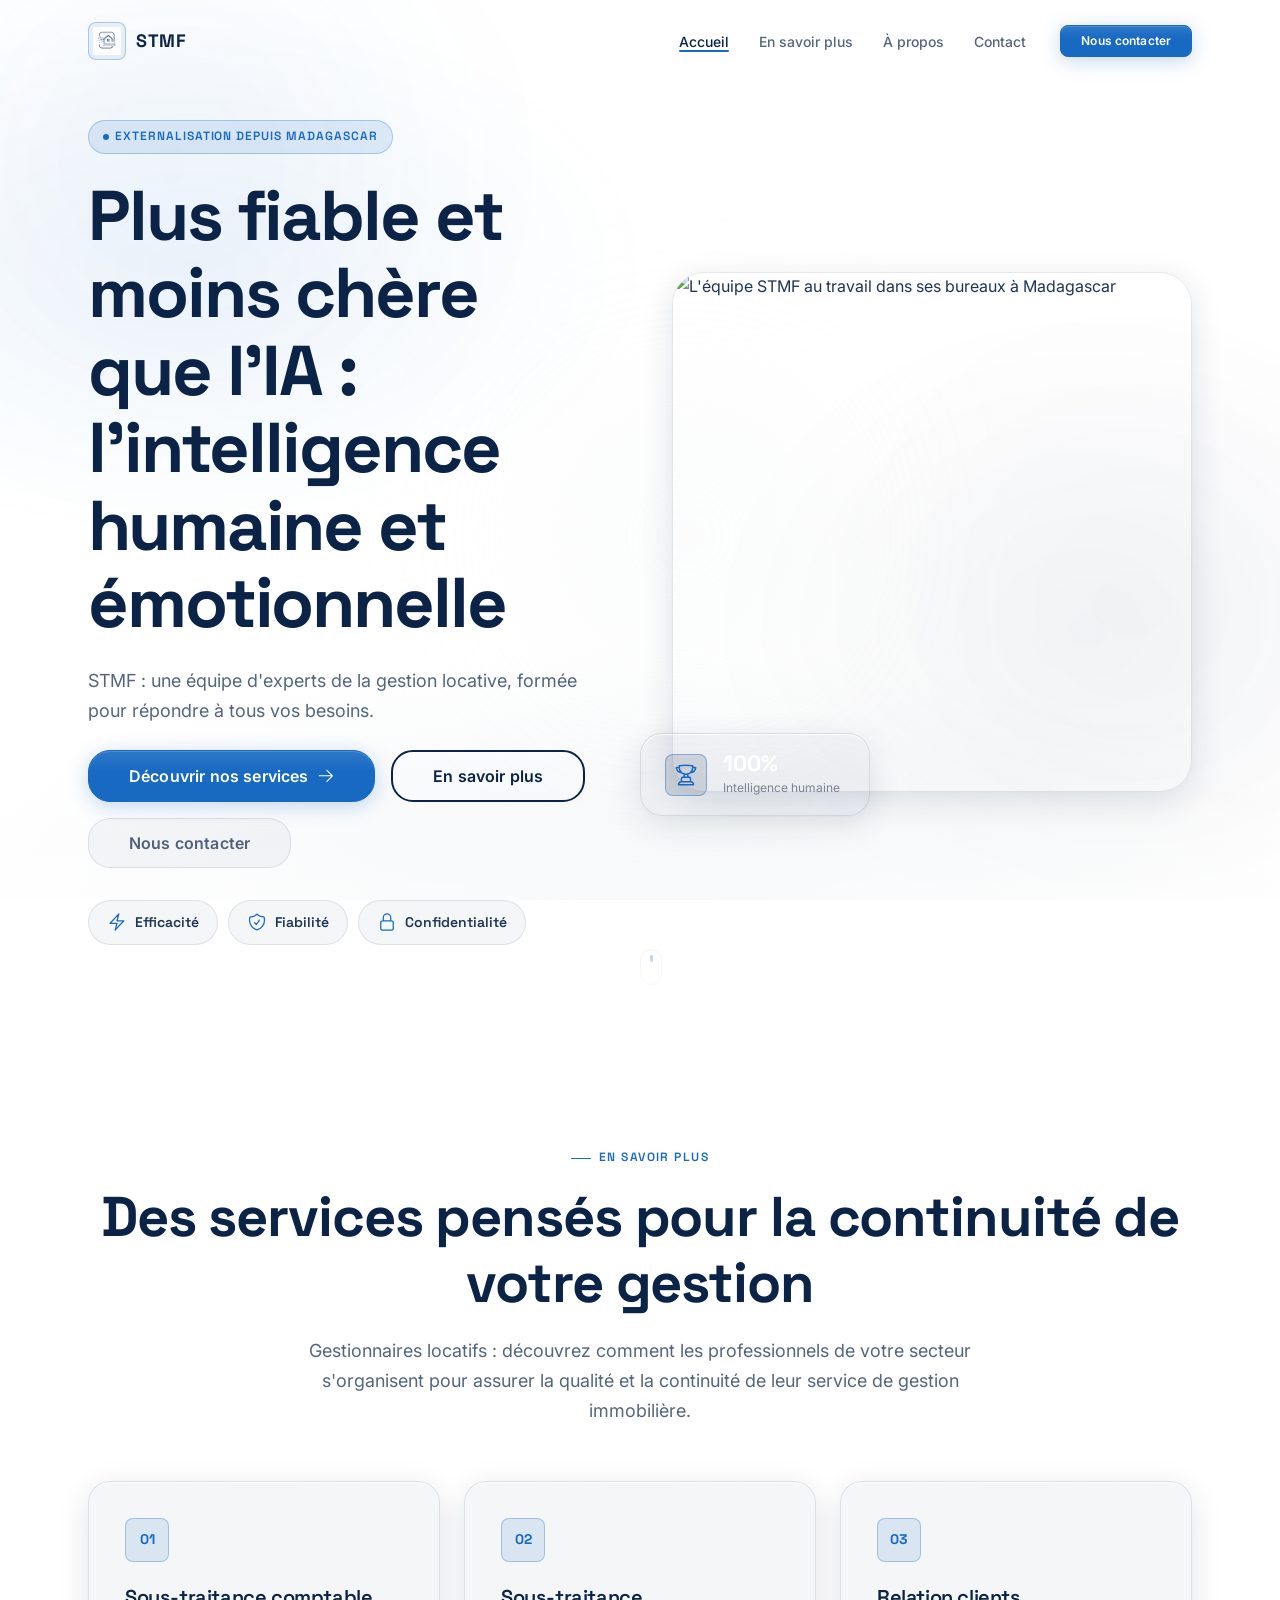
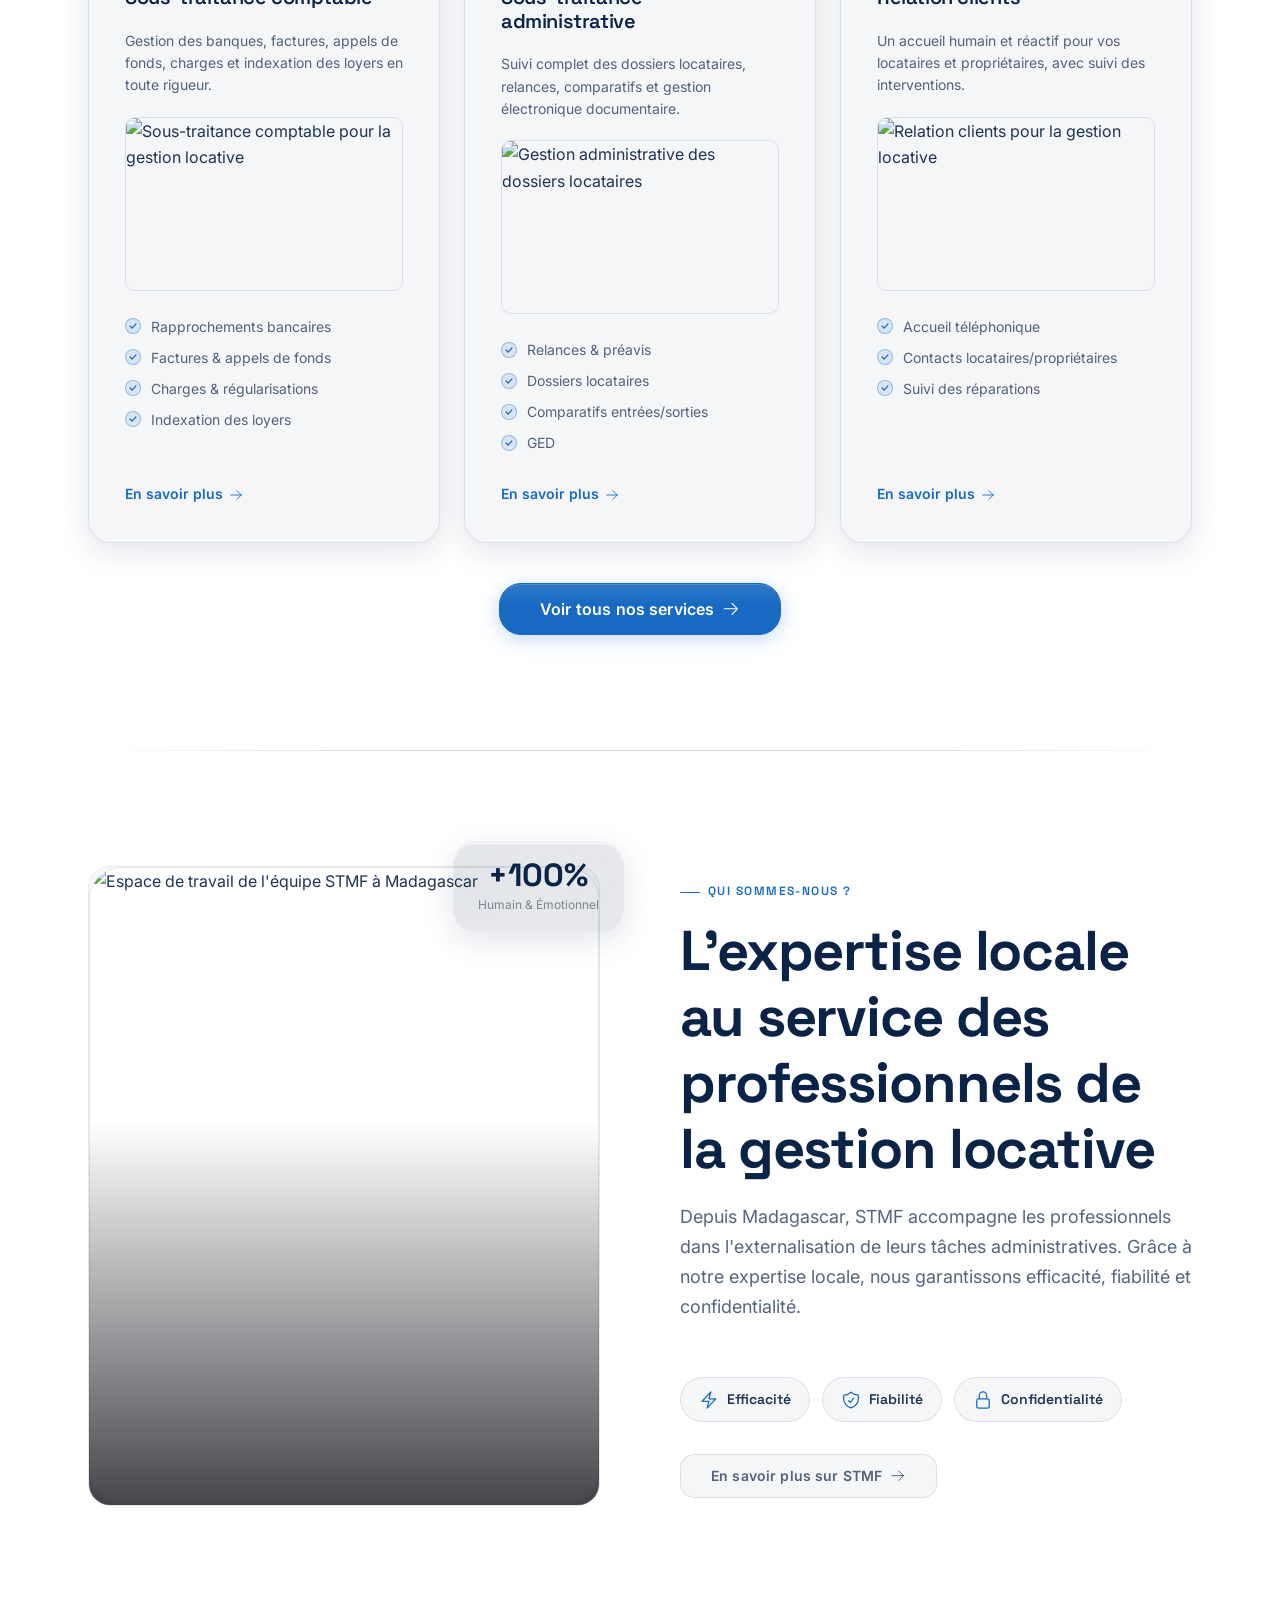
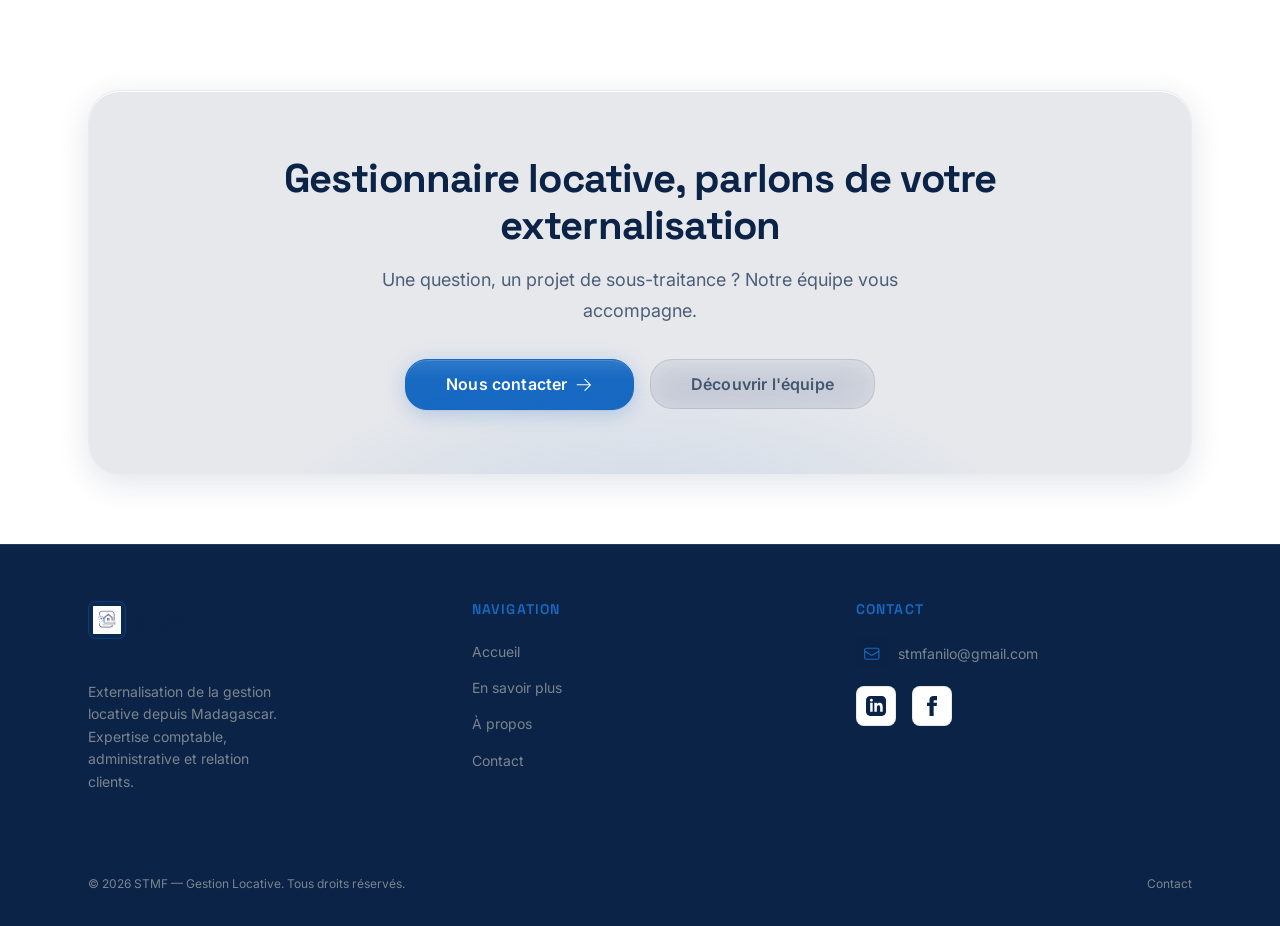
==== index.html @ 400646bc "Site STMF v2 - nouvelle charte graphique" ====
<!DOCTYPE html>
<html lang="fr">
<head>
  <meta charset="UTF-8" />
  <meta name="viewport" content="width=device-width, initial-scale=1.0" />
  <meta http-equiv="X-UA-Compatible" content="IE=edge" />

  <!-- ─── SEO ─── -->
  <title>STMF — Externalisation Gestion Locative | Comptabilité &amp; Administration depuis Madagascar</title>
  <meta name="description" content="STMF accompagne les professionnels de la gestion locative en France avec une équipe d'experts basée à Madagascar. Sous-traitance comptable, administrative et relation clients — efficace, fiable, confidentielle." />
  <meta name="keywords" content="externalisation gestion locative, sous-traitance gestion locative, gestion locative Madagascar, administrateur de biens, externalisation comptable immobilière, sous-traitance administrative, STMF gestion locative" />
  <meta name="robots" content="index, follow, max-snippet:-1, max-image-preview:large, max-video-preview:-1" />
  <meta name="author" content="STMF — Gestion Locative" />
  <link rel="canonical" href="https://stmf-gestion-locative.com/" />

  <!-- ─── Open Graph ─── -->
  <meta property="og:type"         content="website" />
  <meta property="og:site_name"    content="STMF — Gestion Locative" />
  <meta property="og:url"          content="https://stmf-gestion-locative.com/" />
  <meta property="og:title"        content="STMF — Externalisation de la Gestion Locative depuis Madagascar" />
  <meta property="og:description"  content="STMF accompagne les professionnels de la gestion locative avec expertise comptable, administrative et relation clients depuis Madagascar." />
  <!-- 📸 OG IMAGE: Créer une image 1200×630px et remplacer l'URL ci-dessous par URL Cloudflare -->
  <meta property="og:image"        content="CLOUDFLARE_URL_OG_IMAGE" />
  <meta property="og:image:width"  content="1200" />
  <meta property="og:image:height" content="630" />
  <meta property="og:image:alt"    content="STMF — Externalisation de la gestion locative depuis Madagascar" />
  <meta property="og:locale"       content="fr_FR" />

  <!-- ─── Twitter Card ─── -->
  <meta name="twitter:card"        content="summary_large_image" />
  <meta name="twitter:title"       content="STMF — Externalisation de la Gestion Locative" />
  <meta name="twitter:description" content="Externalisation comptable et administrative pour la gestion locative depuis Madagascar." />
  <meta name="twitter:image"       content="CLOUDFLARE_URL_OG_IMAGE" />

  <!-- ─── Structured Data — Organisation & WebSite ─── -->
  <script type="application/ld+json">
  {
    "@context": "https://schema.org",
    "@type": "ProfessionalService",
    "@id": "https://stmf-gestion-locative.com/#organisation",
    "name": "STMF — Gestion Locative",
    "description": "STMF accompagne les professionnels de la gestion locative française avec une équipe d'experts basée à Madagascar. Services de sous-traitance comptable, administrative et relation clients.",
    "url": "https://stmf-gestion-locative.com",
    "email": "stmfanilo@gmail.com",
    "address": {
      "@type": "PostalAddress",
      "addressCountry": "MG",
      "addressLocality": "Madagascar"
    },
    "areaServed": [
      {"@type": "Country", "name": "France"},
      {"@type": "Country", "name": "Belgique"},
      {"@type": "Country", "name": "Suisse"}
    ],
    "serviceType": [
      "Externalisation gestion locative",
      "Sous-traitance comptable immobilière",
      "Sous-traitance administrative",
      "Relation clients gestion locative"
    ],
    "hasOfferCatalog": {
      "@type": "OfferCatalog",
      "name": "Services d'externalisation STMF",
      "itemListElement": [
        {
          "@type": "Offer",
          "itemOffered": {"@type": "Service", "name": "Sous-traitance comptable", "description": "Rapprochements bancaires, factures, appels de fonds, charges et indexation des loyers."}
        },
        {
          "@type": "Offer",
          "itemOffered": {"@type": "Service", "name": "Sous-traitance administrative", "description": "Gestion des dossiers locataires, relances, comparatifs entrées/sorties et GED."}
        },
        {
          "@type": "Offer",
          "itemOffered": {"@type": "Service", "name": "Relation clients", "description": "Accueil téléphonique, contacts locataires et propriétaires, suivi des réparations."}
        }
      ]
    }
  }
  </script>
  <script type="application/ld+json">
  {
    "@context": "https://schema.org",
    "@type": "WebSite",
    "name": "STMF — Gestion Locative",
    "url": "https://stmf-gestion-locative.com",
    "description": "Site officiel de STMF, spécialiste de l'externalisation de la gestion locative depuis Madagascar.",
    "inLanguage": "fr-FR",
    "publisher": {"@id": "https://stmf-gestion-locative.com/#organisation"}
  }
  </script>

  <!-- ─── Favicons ─── -->
  <link rel="icon"             type="image/x-icon" href="assets/favicon/favicon.ico" />
  <link rel="icon"             type="image/png"    href="assets/favicon/favicon-32x32.png" sizes="32x32" />
  <link rel="icon"             type="image/png"    href="assets/favicon/favicon-16x16.png" sizes="16x16" />
  <link rel="apple-touch-icon"                     href="assets/favicon/apple-touch-icon.png" />
  <link rel="manifest"                             href="site.webmanifest" />
  <meta name="theme-color"    content="#0B2346" />

  <!-- ─── Preconnect fonts ─── -->
  <link rel="preconnect" href="https://fonts.googleapis.com" />
  <link rel="preconnect" href="https://fonts.gstatic.com" crossorigin />

  <!-- ─── Styles ─── -->
  <link rel="stylesheet" href="css/global.css" />
  <link rel="stylesheet" href="css/layout.css" />
  <link rel="stylesheet" href="css/components.css" />
  <link rel="stylesheet" href="css/animations.css" />
  <link rel="stylesheet" href="css/pages.css" />
</head>
<body>

<!-- Filtre SVG pour l'effet liquid glass (progressive enhancement) -->
<svg class="svg-filters" aria-hidden="true" focusable="false">
  <defs>
    <filter id="glass-distort" color-interpolation-filters="sRGB" x="-20%" y="-20%" width="140%" height="140%">
      <feTurbulence type="fractalNoise" baseFrequency="0.015 0.012" numOctaves="2" seed="4" result="noise"/>
      <feDisplacementMap in="SourceGraphic" in2="noise" scale="5" xChannelSelector="R" yChannelSelector="G"/>
    </filter>
  </defs>
</svg>

<!-- Orbes de fond animés -->
<div class="bg-orbs" aria-hidden="true">
  <div class="bg-orb bg-orb-1"></div>
  <div class="bg-orb bg-orb-2"></div>
  <div class="bg-orb bg-orb-3"></div>
</div>

<div class="site-wrap">

  <!-- ════════════════════════════════════
       NAVBAR
  ════════════════════════════════════ -->
  <header>
    <nav class="navbar" id="navbar" role="navigation" aria-label="Navigation principale">
      <div class="container navbar__inner">

        <a href="index.html" class="navbar__brand" aria-label="STMF — Retour à l'accueil">
          <div class="brand-logo">
            <img src="assets/favicon/favicon-32x32.png" alt="Logo STMF" width="28" height="28" />
          </div>
          <span class="brand-name">STMF</span>
        </a>

        <div class="navbar__menu" role="menubar" aria-label="Liens de navigation">
          <ul class="nav-links" role="none">
            <li role="none"><a href="index.html"          class="nav-link" role="menuitem">Accueil</a></li>
            <li role="none"><a href="en-savoir-plus.html" class="nav-link" role="menuitem">En savoir plus</a></li>
            <li role="none"><a href="a-propos.html"       class="nav-link" role="menuitem">À propos</a></li>
            <li role="none"><a href="contact.html"        class="nav-link" role="menuitem">Contact</a></li>
          </ul>
          <div class="navbar__cta">
            <a href="contact.html" class="btn btn--primary btn--sm">Nous contacter</a>
          </div>
        </div>

        <button class="navbar__toggle" id="navToggle"
                aria-label="Ouvrir le menu de navigation"
                aria-expanded="false"
                aria-controls="navOverlay">
          <span class="toggle-bar"></span>
          <span class="toggle-bar"></span>
          <span class="toggle-bar"></span>
        </button>
      </div>
    </nav>

    <!-- Menu mobile overlay -->
    <div class="nav-overlay" id="navOverlay" role="dialog" aria-modal="true" aria-label="Menu de navigation">
      <ul>
        <li><a href="index.html"          class="nav-link">Accueil</a></li>
        <li><a href="en-savoir-plus.html" class="nav-link">En savoir plus</a></li>
        <li><a href="a-propos.html"       class="nav-link">À propos</a></li>
        <li><a href="contact.html"        class="nav-link">Contact</a></li>
      </ul>
      <a href="contact.html" class="btn btn--primary btn--lg" style="margin-top:2rem;">Nous contacter</a>
    </div>
  </header>

  <!-- ════════════════════════════════════
       MAIN
  ════════════════════════════════════ -->
  <main class="page" id="main" tabindex="-1">

    <!-- ── HERO ────────────────────────── -->
    <section class="hero" aria-labelledby="hero-title">
      <div class="container">
        <div class="hero__inner">

          <!-- Contenu texte -->
          <div class="hero__content">
            <div class="hero__eyebrow">
              <span class="badge badge--red">
                <span class="badge__dot" aria-hidden="true"></span>
                Externalisation depuis Madagascar
              </span>
            </div>

            <h1 class="hero__title" id="hero-title">
              Plus fiable et moins chère que l'IA&nbsp;: <mark>l'intelligence humaine et émotionnelle</mark>
            </h1>

            <p class="hero__subtitle">
              STMF&nbsp;: une équipe d'experts de la gestion locative, formée pour répondre à tous vos besoins.
            </p>

            <div class="hero__actions">
              <a href="en-savoir-plus.html" class="btn btn--primary btn--lg">
                Découvrir nos services
                <span class="btn__icon" aria-hidden="true"><svg class="icon-svg" xmlns="http://www.w3.org/2000/svg" fill="none" viewBox="0 0 24 24" stroke-width="1.5" stroke="currentColor" aria-hidden="true"><path stroke-linecap="round" stroke-linejoin="round" d="M13.5 4.5L21 12m0 0l-7.5 7.5M21 12H3"/></svg></span>
              </a>
              <a href="a-propos.html" class="btn btn--outline btn--lg">En savoir plus</a>
              <a href="contact.html" class="btn btn--ghost btn--lg">Nous contacter</a>
            </div>

            <div class="hero__values" role="list" aria-label="Nos engagements">
              <div class="value-pill" role="listitem">
                <span class="value-pill__icon" aria-hidden="true"><svg class="icon-svg" xmlns="http://www.w3.org/2000/svg" fill="none" viewBox="0 0 24 24" stroke-width="1.5" stroke="currentColor" aria-hidden="true"><path stroke-linecap="round" stroke-linejoin="round" d="M3.75 13.5l10.5-11.25L12 10.5h8.25L9.75 21.75 12 13.5H3.75z"/></svg></span>
                <span class="value-pill__label">Efficacité</span>
              </div>
              <div class="value-pill" role="listitem">
                <span class="value-pill__icon" aria-hidden="true"><svg class="icon-svg" xmlns="http://www.w3.org/2000/svg" fill="none" viewBox="0 0 24 24" stroke-width="1.5" stroke="currentColor" aria-hidden="true"><path stroke-linecap="round" stroke-linejoin="round" d="M9 12.75L11.25 15 15 9.75m-3-7.036A11.959 11.959 0 013.598 6 11.99 11.99 0 003 9.749c0 5.592 3.824 10.29 9 11.623 5.176-1.332 9-6.03 9-11.622 0-1.31-.21-2.571-.598-3.751h-.152c-3.196 0-6.1-1.248-8.25-3.285z"/></svg></span>
                <span class="value-pill__label">Fiabilité</span>
              </div>
              <div class="value-pill" role="listitem">
                <span class="value-pill__icon" aria-hidden="true"><svg class="icon-svg" xmlns="http://www.w3.org/2000/svg" fill="none" viewBox="0 0 24 24" stroke-width="1.5" stroke="currentColor" aria-hidden="true"><path stroke-linecap="round" stroke-linejoin="round" d="M16.5 10.5V6.75a4.5 4.5 0 10-9 0v3.75m-.75 11.25h10.5a2.25 2.25 0 002.25-2.25v-6.75a2.25 2.25 0 00-2.25-2.25H6.75a2.25 2.25 0 00-2.25 2.25v6.75a2.25 2.25 0 002.25 2.25z"/></svg></span>
                <span class="value-pill__label">Confidentialité</span>
              </div>
            </div>
          </div>

          <!-- Média (desktop) -->
          <div class="hero__media" aria-hidden="true">
            <div class="hero__media-stack">
              <div class="hero__img-main">
                <!-- 📸 IMAGE HERO: bureau 1.png | Remplacer src par votre URL Cloudflare -->
                <img
                  src="CLOUDFLARE_URL_BUREAU_1"
                  alt="L'équipe STMF au travail dans ses bureaux à Madagascar"
                  width="600"
                  height="520"
                  loading="eager"
                  decoding="sync"
                />
              </div>
              <div class="hero__float-card glass-card float-anim">
                <div class="hero__float-card-icon" aria-hidden="true"><svg class="icon-svg" xmlns="http://www.w3.org/2000/svg" fill="none" viewBox="0 0 24 24" stroke-width="1.5" stroke="currentColor" aria-hidden="true"><path stroke-linecap="round" stroke-linejoin="round" d="M16.5 18.75h-9m9 0a3 3 0 013 3h-15a3 3 0 013-3m9 0v-3.375c0-.621-.503-1.125-1.125-1.125h-.871M7.5 18.75v-3.375c0-.621.504-1.125 1.125-1.125h.872m5.007 0H9.497m5.007 0a7.454 7.454 0 01-.982-3.172M9.497 14.25a7.454 7.454 0 00.981-3.172M5.25 4.236c-.982.143-1.954.317-2.916.52A6.003 6.003 0 007.73 9.728M5.25 4.236V4.5c0 2.108.966 3.99 2.48 5.228M5.25 4.236V2.721C7.456 2.41 9.71 2.25 12 2.25c2.291 0 4.545.16 6.75.47v1.516M7.73 9.728a6.726 6.726 0 002.748 1.35m8.272-6.842V4.5c0 2.108-.966 3.99-2.48 5.228m2.48-5.492a46.32 46.32 0 012.916.52 6.003 6.003 0 01-5.395 4.972m0 0a6.726 6.726 0 01-2.749 1.35m0 0a6.772 6.772 0 01-3.044 0"/></svg></div>
                <div>
                  <div class="hero__float-card-val">100%</div>
                  <div class="hero__float-card-label">Intelligence humaine</div>
                </div>
              </div>
            </div>
          </div>

        </div>
      </div>

      <!-- Scroll indicator -->
      <div class="hero__scroll" aria-hidden="true">
        <div class="scroll-indicator">
          <div class="scroll-indicator__mouse">
            <div class="scroll-indicator__wheel"></div>
          </div>
        </div>
      </div>
    </section>

    <!-- ── NOS SERVICES (EN SAVOIR PLUS) ───────────────── -->
    <section class="section" aria-labelledby="services-title">
      <div class="container">

        <div class="section__header" data-reveal="up">
          <span class="section__eyebrow">En savoir plus</span>
          <h2 class="section__title" id="services-title">Des services pensés pour la continuité de votre gestion</h2>
          <p class="section__subtitle">
            Gestionnaires locatifs&nbsp;: découvrez comment les professionnels de votre secteur s'organisent pour assurer la qualité et la continuité de leur service de gestion immobilière.
          </p>
        </div>

        <div class="services-grid">

          <!-- Service 1 — Comptabilité -->
          <article class="glass-card glass-card--red service-card" data-reveal="up" data-reveal-delay="100">
            <div class="service-card__num" aria-hidden="true">01</div>
            <h3 class="service-card__title">Sous-traitance comptable</h3>
            <p class="service-card__desc">
              Gestion des banques, factures, appels de fonds, charges et indexation des loyers en toute rigueur.
            </p>
            <div class="service-card__img" style="overflow:hidden;border-radius:10px;">
              <!-- 📸 IMAGE SERVICE 1: stmf comptabilité.jpg | Remplacer src par votre URL Cloudflare -->
              <img
                src="CLOUDFLARE_URL_COMPTABILITE"
                alt="Sous-traitance comptable pour la gestion locative"
                width="400"
                height="250"
                loading="lazy"
                decoding="async"
                style="width:100%;height:100%;object-fit:cover;display:block;"
              />
            </div>
            <ul class="service-card__features" aria-label="Prestations de sous-traitance comptable">
              <li class="service-card__feature">Rapprochements bancaires</li>
              <li class="service-card__feature">Factures &amp; appels de fonds</li>
              <li class="service-card__feature">Charges &amp; régularisations</li>
              <li class="service-card__feature">Indexation des loyers</li>
            </ul>
            <a href="en-savoir-plus.html#comptable" class="service-card__link">
              En savoir plus <span aria-hidden="true"><svg class="icon-svg" xmlns="http://www.w3.org/2000/svg" fill="none" viewBox="0 0 24 24" stroke-width="1.5" stroke="currentColor" aria-hidden="true"><path stroke-linecap="round" stroke-linejoin="round" d="M13.5 4.5L21 12m0 0l-7.5 7.5M21 12H3"/></svg></span>
            </a>
          </article>

          <!-- Service 2 — Administration -->
          <article class="glass-card glass-card--red service-card" data-reveal="up" data-reveal-delay="200">
            <div class="service-card__num" aria-hidden="true">02</div>
            <h3 class="service-card__title">Sous-traitance administrative</h3>
            <p class="service-card__desc">
              Suivi complet des dossiers locataires, relances, comparatifs et gestion électronique documentaire.
            </p>
            <div class="service-card__img" style="overflow:hidden;border-radius:10px;">
              <!-- 📸 IMAGE SERVICE 2: dossiers locataires 2.jpeg | Remplacer src par votre URL Cloudflare -->
              <img
                src="CLOUDFLARE_URL_DOSSIERS_LOCATAIRES"
                alt="Gestion administrative des dossiers locataires"
                width="400"
                height="250"
                loading="lazy"
                decoding="async"
                style="width:100%;height:100%;object-fit:cover;display:block;"
              />
            </div>
            <ul class="service-card__features" aria-label="Prestations de sous-traitance administrative">
              <li class="service-card__feature">Relances &amp; préavis</li>
              <li class="service-card__feature">Dossiers locataires</li>
              <li class="service-card__feature">Comparatifs entrées/sorties</li>
              <li class="service-card__feature">GED</li>
            </ul>
            <a href="en-savoir-plus.html#administrative" class="service-card__link">
              En savoir plus <span aria-hidden="true"><svg class="icon-svg" xmlns="http://www.w3.org/2000/svg" fill="none" viewBox="0 0 24 24" stroke-width="1.5" stroke="currentColor" aria-hidden="true"><path stroke-linecap="round" stroke-linejoin="round" d="M13.5 4.5L21 12m0 0l-7.5 7.5M21 12H3"/></svg></span>
            </a>
          </article>

          <!-- Service 3 — Relation clients -->
          <article class="glass-card glass-card--red service-card" data-reveal="up" data-reveal-delay="300">
            <div class="service-card__num" aria-hidden="true">03</div>
            <h3 class="service-card__title">Relation clients</h3>
            <p class="service-card__desc">
              Un accueil humain et réactif pour vos locataires et propriétaires, avec suivi des interventions.
            </p>
            <div class="service-card__img" style="overflow:hidden;border-radius:10px;">
              <!-- 📸 IMAGE SERVICE 3: Relation clients.jpg | Remplacer src par votre URL Cloudflare -->
              <img
                src="CLOUDFLARE_URL_RELATION_CLIENTS"
                alt="Relation clients pour la gestion locative"
                width="400"
                height="250"
                loading="lazy"
                decoding="async"
                style="width:100%;height:100%;object-fit:cover;display:block;"
              />
            </div>
            <ul class="service-card__features" aria-label="Prestations de relation clients">
              <li class="service-card__feature">Accueil téléphonique</li>
              <li class="service-card__feature">Contacts locataires/propriétaires</li>
              <li class="service-card__feature">Suivi des réparations</li>
            </ul>
            <a href="en-savoir-plus.html#relation-clients" class="service-card__link">
              En savoir plus <span aria-hidden="true"><svg class="icon-svg" xmlns="http://www.w3.org/2000/svg" fill="none" viewBox="0 0 24 24" stroke-width="1.5" stroke="currentColor" aria-hidden="true"><path stroke-linecap="round" stroke-linejoin="round" d="M13.5 4.5L21 12m0 0l-7.5 7.5M21 12H3"/></svg></span>
            </a>
          </article>

        </div>

        <div class="services-cta" data-reveal="up">
          <a href="en-savoir-plus.html" class="btn btn--primary btn--lg">
            Voir tous nos services
            <span class="btn__icon" aria-hidden="true"><svg class="icon-svg" xmlns="http://www.w3.org/2000/svg" fill="none" viewBox="0 0 24 24" stroke-width="1.5" stroke="currentColor" aria-hidden="true"><path stroke-linecap="round" stroke-linejoin="round" d="M13.5 4.5L21 12m0 0l-7.5 7.5M21 12H3"/></svg></span>
          </a>
        </div>

      </div>
    </section>

    <div class="container"><div class="divider"></div></div>

    <!-- ── QUI SOMMES-NOUS ────────────── -->
    <section class="section" aria-labelledby="qui-title">
      <div class="container">
        <div class="who-grid">

          <!-- Média -->
          <div class="who-media" aria-hidden="true" data-reveal="left">
            <div class="img-card">
              <!-- 📸 IMAGE QUI: bureau 5.png | Remplacer src par votre URL Cloudflare -->
              <img
                class="who-img-primary"
                src="CLOUDFLARE_URL_BUREAU_5"
                alt="Espace de travail de l'équipe STMF à Madagascar"
                width="480"
                height="600"
                loading="lazy"
                decoding="async"
              />
              <div class="img-card__overlay" aria-hidden="true"></div>
            </div>
            <div class="who-img-badge glass-card glass-card--strong">
              <div class="who-img-badge__val">+100%</div>
              <div class="who-img-badge__label">Humain &amp; Émotionnel</div>
            </div>
          </div>

          <!-- Contenu -->
          <div data-reveal="right">
            <div class="section__header section__header--left">
              <span class="section__eyebrow">Qui sommes-nous ?</span>
              <h2 class="section__title" id="qui-title">
                L'expertise locale au service des professionnels de la gestion locative
              </h2>
              <p class="section__subtitle section__subtitle--left">
                Depuis Madagascar, STMF accompagne les professionnels dans l'externalisation de leurs tâches administratives. Grâce à notre expertise locale, nous garantissons efficacité, fiabilité et confidentialité.
              </p>
            </div>

            <div class="who-values-row" role="list" aria-label="Nos valeurs">
              <div class="value-pill" role="listitem" data-reveal="up" data-reveal-delay="100">
                <span class="value-pill__icon" aria-hidden="true"><svg class="icon-svg" xmlns="http://www.w3.org/2000/svg" fill="none" viewBox="0 0 24 24" stroke-width="1.5" stroke="currentColor" aria-hidden="true"><path stroke-linecap="round" stroke-linejoin="round" d="M3.75 13.5l10.5-11.25L12 10.5h8.25L9.75 21.75 12 13.5H3.75z"/></svg></span>
                <span class="value-pill__label">Efficacité</span>
              </div>
              <div class="value-pill" role="listitem" data-reveal="up" data-reveal-delay="200">
                <span class="value-pill__icon" aria-hidden="true"><svg class="icon-svg" xmlns="http://www.w3.org/2000/svg" fill="none" viewBox="0 0 24 24" stroke-width="1.5" stroke="currentColor" aria-hidden="true"><path stroke-linecap="round" stroke-linejoin="round" d="M9 12.75L11.25 15 15 9.75m-3-7.036A11.959 11.959 0 013.598 6 11.99 11.99 0 003 9.749c0 5.592 3.824 10.29 9 11.623 5.176-1.332 9-6.03 9-11.622 0-1.31-.21-2.571-.598-3.751h-.152c-3.196 0-6.1-1.248-8.25-3.285z"/></svg></span>
                <span class="value-pill__label">Fiabilité</span>
              </div>
              <div class="value-pill" role="listitem" data-reveal="up" data-reveal-delay="300">
                <span class="value-pill__icon" aria-hidden="true"><svg class="icon-svg" xmlns="http://www.w3.org/2000/svg" fill="none" viewBox="0 0 24 24" stroke-width="1.5" stroke="currentColor" aria-hidden="true"><path stroke-linecap="round" stroke-linejoin="round" d="M16.5 10.5V6.75a4.5 4.5 0 10-9 0v3.75m-.75 11.25h10.5a2.25 2.25 0 002.25-2.25v-6.75a2.25 2.25 0 00-2.25-2.25H6.75a2.25 2.25 0 00-2.25 2.25v6.75a2.25 2.25 0 002.25 2.25z"/></svg></span>
                <span class="value-pill__label">Confidentialité</span>
              </div>
            </div>

            <div style="margin-top:2rem;">
              <a href="a-propos.html" class="btn btn--ghost">
                En savoir plus sur STMF
                <span class="btn__icon" aria-hidden="true"><svg class="icon-svg" xmlns="http://www.w3.org/2000/svg" fill="none" viewBox="0 0 24 24" stroke-width="1.5" stroke="currentColor" aria-hidden="true"><path stroke-linecap="round" stroke-linejoin="round" d="M13.5 4.5L21 12m0 0l-7.5 7.5M21 12H3"/></svg></span>
              </a>
            </div>
          </div>

        </div>
      </div>
    </section>

    <!-- ── CTA BAND ──────────────────── -->
    <section class="section section--sm" aria-labelledby="cta-home-title">
      <div class="container">
        <div class="glass-card glass-card--strong cta-band" data-reveal="scale">
          <h2 class="cta-band__title" id="cta-home-title">Gestionnaire locative, parlons de votre externalisation</h2>
          <p class="cta-band__desc">
            Une question, un projet de sous-traitance&nbsp;? Notre équipe vous accompagne.
          </p>
          <div class="cta-band__actions">
            <a href="contact.html" class="btn btn--primary btn--lg glow-pulse">
              Nous contacter
              <span class="btn__icon" aria-hidden="true"><svg class="icon-svg" xmlns="http://www.w3.org/2000/svg" fill="none" viewBox="0 0 24 24" stroke-width="1.5" stroke="currentColor" aria-hidden="true"><path stroke-linecap="round" stroke-linejoin="round" d="M13.5 4.5L21 12m0 0l-7.5 7.5M21 12H3"/></svg></span>
            </a>
            <a href="a-propos.html" class="btn btn--ghost btn--lg">
              Découvrir l'équipe
            </a>
          </div>
        </div>
      </div>
    </section>

  </main>

  <!-- ════════════════════════════════════
       FOOTER
  ════════════════════════════════════ -->
  <footer class="footer" role="contentinfo">
    <div class="container">
      <div class="footer__grid">

        <div class="footer__brand">
          <a href="index.html" style="display:inline-flex;gap:0.625rem;align-items:center;margin-bottom:0.875rem;text-decoration:none;" aria-label="STMF — Accueil">
            <div class="brand-logo">
              <img src="assets/favicon/favicon-32x32.png" alt="Logo STMF" width="28" height="28" />
            </div>
            <span class="brand-name">STMF</span>
          </a>
          <p class="footer__desc">Externalisation de la gestion locative depuis Madagascar. Expertise comptable, administrative et relation clients.</p>
        </div>

        <nav aria-label="Liens secondaires">
          <h3 class="footer__heading">Navigation</h3>
          <ul class="footer__links">
            <li><a href="index.html"          class="footer__link">Accueil</a></li>
            <li><a href="en-savoir-plus.html" class="footer__link">En savoir plus</a></li>
            <li><a href="a-propos.html"       class="footer__link">À propos</a></li>
            <li><a href="contact.html"        class="footer__link">Contact</a></li>
          </ul>
        </nav>

        <div>
          <h3 class="footer__heading">Contact</h3>
          <a href="mailto:stmfanilo@gmail.com" class="footer__contact-item">
            <span class="footer__contact-icon" aria-hidden="true"><svg class="icon-svg" xmlns="http://www.w3.org/2000/svg" fill="none" viewBox="0 0 24 24" stroke-width="1.5" stroke="currentColor" aria-hidden="true"><path stroke-linecap="round" stroke-linejoin="round" d="M21.75 6.75v10.5a2.25 2.25 0 01-2.25 2.25h-15a2.25 2.25 0 01-2.25-2.25V6.75m19.5 0A2.25 2.25 0 0019.5 4.5h-15a2.25 2.25 0 00-2.25 2.25m19.5 0v.243a2.25 2.25 0 01-1.07 1.916l-7.5 4.615a2.25 2.25 0 01-2.36 0L3.32 8.91a2.25 2.25 0 01-1.07-1.916V6.75"/></svg></span>
            <span>stmfanilo@gmail.com</span>
          </a>
          <div class="footer__socials" style="margin-top: 1rem; display: flex; gap: 1rem;">
            <a href="https://www.linkedin.com/in/stmf-fanilo-374832287/" target="_blank" rel="noopener noreferrer" class="footer__social-link" aria-label="LinkedIn STMF" style="display: inline-flex; align-items: center; justify-content: center; width: 40px; height: 40px; background: #ffffff; border-radius: 8px; border: 1px solid rgba(11, 35, 70, 0.1); transition: all 0.3s ease;">
              <svg xmlns="http://www.w3.org/2000/svg" width="20" height="20" viewBox="0 0 24 24" fill="#0B2346"><path d="M19 0h-14c-2.761 0-5 2.239-5 5v14c0 2.761 2.239 5 5 5h14c2.762 0 5-2.239 5-5v-14c0-2.761-2.238-5-5-5zm-11 19h-3v-11h3v11zm-1.5-12.268c-.966 0-1.75-.79-1.75-1.764s.784-1.764 1.75-1.764 1.75.79 1.75 1.764-.783 1.764-1.75 1.764zm13.5 12.268h-3v-5.604c0-3.368-4-3.113-4 0v5.604h-3v-11h3v1.765c1.396-2.586 7-2.777 7 2.476v6.759z"/></svg>
            </a>
            <a href="https://www.facebook.com/profile.php?id=61573559982621" target="_blank" rel="noopener noreferrer" class="footer__social-link" aria-label="Facebook STMF" style="display: inline-flex; align-items: center; justify-content: center; width: 40px; height: 40px; background: #ffffff; border-radius: 8px; border: 1px solid rgba(11, 35, 70, 0.1); transition: all 0.3s ease;">
              <svg xmlns="http://www.w3.org/2000/svg" width="20" height="20" viewBox="0 0 24 24" fill="#0B2346"><path d="M9 8h-3v4h3v12h5v-12h3.642l.358-4h-4v-1.667c0-.955.192-1.333 1.115-1.333h2.885v-5h-3.808c-3.596 0-5.192 1.583-5.192 4.615v3.385z"/></svg>
            </a>
          </div>
        </div>

      </div>

      <div class="footer__bottom">
        <p class="footer__copy">© 2026 STMF — Gestion Locative. Tous droits réservés.</p>
        <div class="footer__legal">
          <a href="contact.html">Contact</a>
        </div>
      </div>
    </div>
  </footer>

</div><!-- /site-wrap -->

<!-- Scripts — defer garantit l'exécution après le parsing HTML -->
<script src="js/app.js" defer></script>
<script src="js/ui.js"  defer></script>

</body>
</html>
---- css/global.css ----
/* ============================================================
   STMF — GESTION LOCATIVE | global.css
   Design tokens, reset, typography
   © 2026 STMF — Architecture: Andry / Dev
   ============================================================ */

/* ─── Google Fonts ─── */
@import url('https://fonts.googleapis.com/css2?family=Space+Grotesk:wght@400;500;600;700&family=Inter:wght@400;500;600&display=swap');

/* ─── Design Tokens ─── */
:root {
  /* Palette STMF - Charte graphique */
  --c-bg:          #ffffff;
  --c-bg-2:        #EEF1F4;
  --c-bg-3:        #f8f9fa;
  --c-primary:     #0B2346;
  --c-primary-light: #1769C2;
  --c-primary-dim: rgba(11, 35, 70, 0.14);
  --c-primary-glow: rgba(23, 105, 194, 0.28);
  --c-white:       #ffffff;
  --c-text:        rgba(11, 35, 70, 0.92);
  --c-text-sec:    rgba(11, 35, 70, 0.70);
  --c-text-muted:  #7B858F;

  /* Legacy aliases for compatibility */
  --c-red:         #0B2346;
  --c-red-light:   #1769C2;
  --c-red-dim:     rgba(11, 35, 70, 0.14);
  --c-red-glow:    rgba(23, 105, 194, 0.28);

  /* Glass system - Light mode */
  --g-bg:          rgba(11, 35, 70, 0.04);
  --g-bg-hover:    rgba(11, 35, 70, 0.08);
  --g-bg-strong:   rgba(11, 35, 70, 0.10);
  --g-border:      rgba(11, 35, 70, 0.10);
  --g-border-h:    rgba(11, 35, 70, 0.18);
  --g-border-red:  rgba(23, 105, 194, 0.40);
  --g-blur:        blur(28px) saturate(160%);
  --g-blur-sm:     blur(16px) saturate(140%);
  --g-shadow:      0 8px 32px rgba(11, 35, 70, 0.12), inset 0 1px 0 rgba(255,255,255,0.9);
  --g-shadow-h:    0 20px 56px rgba(11, 35, 70, 0.18), inset 0 1px 0 rgba(255,255,255,0.95);
  --g-shadow-red:  0 0 40px rgba(23, 105, 194, 0.15);

  /* Typography */
  --ff-display:    'Space Grotesk', -apple-system, sans-serif;
  --ff-body:       'Inter', -apple-system, sans-serif;

  /* Scale */
  --ts-xs:   0.75rem;   /* 12px */
  --ts-sm:   0.875rem;  /* 14px */
  --ts-base: 1rem;      /* 16px */
  --ts-lg:   1.125rem;  /* 18px */
  --ts-xl:   1.25rem;   /* 20px */
  --ts-2xl:  1.5rem;    /* 24px */
  --ts-3xl:  1.875rem;  /* 30px */
  --ts-4xl:  clamp(2rem, 3.5vw, 2.5rem);
  --ts-5xl:  clamp(2.5rem, 4.5vw, 3.5rem);
  --ts-hero: clamp(2.75rem, 5.5vw, 4.5rem);

  /* Radius */
  --r-sm:   8px;
  --r-md:   14px;
  --r-lg:   22px;
  --r-xl:   32px;
  --r-pill: 9999px;

  /* Spacing */
  --sp-section: clamp(5rem, 9vw, 8rem);
  --sp-nav:     88px; /* navbar height compensation */

  /* Transitions */
  --t-fast:   0.18s ease;
  --t-base:   0.30s cubic-bezier(0.4, 0, 0.2, 1);
  --t-slow:   0.55s cubic-bezier(0.4, 0, 0.2, 1);

  /* Container */
  --max-w: 1200px;
  --gutter: clamp(1.25rem, 5vw, 3rem);
}

/* ─── Reset ─── */
*,
*::before,
*::after {
  box-sizing: border-box;
  margin: 0;
  padding: 0;
}

html {
  scroll-behavior: smooth;
  -webkit-text-size-adjust: 100%;
  text-size-adjust: 100%;
}

body {
  font-family: var(--ff-body);
  font-size: var(--ts-base);
  line-height: 1.65;
  color: var(--c-text);
  background-color: var(--c-bg);
  min-height: 100vh;
  overflow-x: hidden;
  -webkit-font-smoothing: antialiased;
  -moz-osx-font-smoothing: grayscale;
}

/* ─── Animated background ─── */
body::before {
  content: '';
  position: fixed;
  inset: 0;
  z-index: 0;
  pointer-events: none;
  background:
    radial-gradient(ellipse 60% 50% at 15% 30%,  rgba(23, 105, 194, 0.06)  0%, transparent 60%),
    radial-gradient(ellipse 50% 60% at 85% 70%,  rgba(11, 35, 70, 0.04)   0%, transparent 60%),
    radial-gradient(ellipse 80% 40% at 50% 100%, rgba(238, 241, 244, 0.8) 0%, transparent 70%);
}

/* ─── Global layout wrapper ─── */
.site-wrap {
  position: relative;
  z-index: 1;
  min-height: 100vh;
}

/* ─── Typography ─── */
h1, h2, h3, h4, h5, h6 {
  font-family: var(--ff-display);
  font-weight: 700;
  line-height: 1.18;
  letter-spacing: -0.02em;
  color: var(--c-primary);
}

h1 { font-size: var(--ts-hero); }
h2 { font-size: var(--ts-5xl); }
h3 { font-size: var(--ts-3xl); }
h4 { font-size: var(--ts-2xl); }
h5 { font-size: var(--ts-xl);  }
h6 { font-size: var(--ts-lg);  }

p {
  color: var(--c-text-sec);
  line-height: 1.70;
}

a {
  color: inherit;
  text-decoration: none;
}

img, picture, video, canvas, svg {
  display: block;
  max-width: 100%;
}

ul, ol { list-style: none; }

button, input, textarea, select {
  font-family: var(--ff-body);
  font-size: var(--ts-base);
}

button { cursor: pointer; border: none; background: none; }

/* ─── Utilities ─── */
.sr-only {
  position: absolute;
  width: 1px; height: 1px;
  padding: 0; margin: -1px;
  overflow: hidden;
  clip: rect(0,0,0,0);
  white-space: nowrap;
  border: 0;
}

.container {
  width: 100%;
  max-width: var(--max-w);
  margin-inline: auto;
  padding-inline: var(--gutter);
}

/* Text utilities */
.text-red     { color: var(--c-red); }
.text-muted   { color: var(--c-text-muted); }
.text-center  { text-align: center; }
.font-display { font-family: var(--ff-display); }

/* SVG filter for liquid glass distortion (progressive enhancement) */
.svg-filters {
  position: absolute;
  width: 0;
  height: 0;
  overflow: hidden;
  pointer-events: none;
}

/* ─── Focus / Accessibility ─── */
:focus-visible {
  outline: 2px solid var(--c-primary-light);
  outline-offset: 3px;
  border-radius: 4px;
}

/* ─── Selection ─── */
::selection {
  background: var(--c-primary-dim);
  color: var(--c-primary);
}

/* ─── Scrollbar (Webkit) ─── */
::-webkit-scrollbar { width: 6px; }
::-webkit-scrollbar-track { background: var(--c-bg); }
::-webkit-scrollbar-thumb { background: rgba(23, 105, 194, 0.4); border-radius: var(--r-pill); }
::-webkit-scrollbar-thumb:hover { background: var(--c-primary-light); }

/* ─── Reduced motion ─── */
@media (prefers-reduced-motion: reduce) {
  *, *::before, *::after {
    animation-duration: 0.01ms !important;
    animation-iteration-count: 1 !important;
    transition-duration: 0.01ms !important;
  }
  html { scroll-behavior: auto; }
}
---- css/layout.css ----
/* ============================================================
   STMF — GESTION LOCATIVE | layout.css
   Navigation, footer, section structure, grid, breadcrumb
   ============================================================ */

/* ─── Background orbs (decorative, fixed) ─── */
.bg-orbs {
  position: fixed;
  inset: 0;
  z-index: 0;
  pointer-events: none;
  overflow: hidden;
}

.bg-orb {
  position: absolute;
  border-radius: 50%;
  filter: blur(90px);
  will-change: transform;
  animation: orb-drift 25s ease-in-out infinite alternate;
}

.bg-orb-1 {
  width: min(600px, 60vw);
  height: min(600px, 60vw);
  background: radial-gradient(circle, rgba(23, 105, 194, 0.06) 0%, transparent 70%);
  top: -15%;
  left: -10%;
  animation-duration: 28s;
}

.bg-orb-2 {
  width: min(500px, 50vw);
  height: min(500px, 50vw);
  background: radial-gradient(circle, rgba(11, 35, 70, 0.04) 0%, transparent 70%);
  bottom: 5%;
  right: -8%;
  animation-duration: 22s;
  animation-delay: -10s;
}

.bg-orb-3 {
  width: min(350px, 35vw);
  height: min(350px, 35vw);
  background: radial-gradient(circle, rgba(238, 241, 244, 0.5) 0%, transparent 70%);
  top: 40%;
  left: 40%;
  animation-duration: 32s;
  animation-delay: -18s;
}

/* ─── NAVBAR ─── */
.navbar {
  position: fixed;
  top: 0;
  left: 0;
  right: 0;
  z-index: 1000;
  padding-block: 1.375rem;
  background: transparent;
  border-bottom: 1px solid transparent;
  transition:
    background var(--t-base),
    border-color var(--t-base),
    padding-block var(--t-base),
    backdrop-filter var(--t-base);
}

.navbar.is-scrolled {
  background: rgba(255, 255, 255, 0.95);
  backdrop-filter: var(--g-blur);
  -webkit-backdrop-filter: var(--g-blur);
  border-bottom-color: var(--g-border);
  padding-block: 1rem;
  box-shadow: 0 2px 8px rgba(11, 35, 70, 0.08);
}

.navbar__inner {
  display: flex;
  align-items: center;
  justify-content: space-between;
  gap: 2rem;
}

/* Brand */
.navbar__brand {
  display: flex;
  align-items: center;
  gap: 0.625rem;
  flex-shrink: 0;
}

.brand-logo {
  display: flex;
  align-items: center;
  justify-content: center;
  width: 38px;
  height: 38px;
  border-radius: var(--r-sm);
  overflow: hidden;
  border: 1px solid rgba(23, 105, 194, 0.3);
  background: rgba(23, 105, 194, 0.08);
}

.brand-logo img {
  width: 28px;
  height: 28px;
  object-fit: contain;
}

.brand-name {
  font-family: var(--ff-display);
  font-weight: 700;
  font-size: 1.125rem;
  letter-spacing: 0.04em;
  color: #0B2346;
}

.brand-tagline {
  font-size: var(--ts-xs);
  color: var(--c-text-muted);
  letter-spacing: 0.02em;
  display: none;
}

/* Nav links */
.navbar__menu {
  display: flex;
  align-items: center;
  gap: 0.25rem;
}

.nav-links {
  display: flex;
  align-items: center;
  gap: 0.125rem;
}

.nav-link {
  position: relative;
  padding: 0.5rem 0.875rem;
  font-size: var(--ts-sm);
  font-weight: 500;
  color: var(--c-text-sec);
  border-radius: var(--r-sm);
  transition: color var(--t-fast), background var(--t-fast);
}

.nav-link::after {
  content: '';
  position: absolute;
  bottom: 6px;
  left: 50%;
  transform: translateX(-50%) scaleX(0);
  width: calc(100% - 1.75rem);
  height: 1.5px;
  background: #1769C2;
  border-radius: var(--r-pill);
  transition: transform var(--t-base);
  transform-origin: center;
}

.nav-link:hover {
  color: #0B2346;
  background: rgba(11, 35, 70, 0.05);
}

.nav-link:hover::after,
.nav-link.is-active::after {
  transform: translateX(-50%) scaleX(1);
}

.nav-link.is-active {
  color: #0B2346;
}

.navbar__cta {
  margin-left: 1rem;
}

/* Hamburger toggle */
.navbar__toggle {
  display: none;
  flex-direction: column;
  justify-content: center;
  gap: 5px;
  width: 40px;
  height: 40px;
  padding: 0.5rem;
  border-radius: var(--r-sm);
  background: var(--g-bg);
  border: 1px solid var(--g-border);
  cursor: pointer;
  transition: background var(--t-fast);
}

.navbar__toggle:hover {
  background: var(--g-bg-hover);
}

.toggle-bar {
  display: block;
  width: 100%;
  height: 1.5px;
  background: var(--c-text);
  border-radius: var(--r-pill);
  transition: transform var(--t-base), opacity var(--t-fast), width var(--t-fast);
  transform-origin: center;
}

.navbar__toggle[aria-expanded="true"] .toggle-bar:nth-child(1) {
  transform: translateY(6.5px) rotate(45deg);
}

.navbar__toggle[aria-expanded="true"] .toggle-bar:nth-child(2) {
  opacity: 0;
  width: 0;
}

.navbar__toggle[aria-expanded="true"] .toggle-bar:nth-child(3) {
  transform: translateY(-6.5px) rotate(-45deg);
}

/* Mobile nav overlay */
.nav-overlay {
  display: none;
  position: fixed;
  inset: 0;
  background: rgba(255, 255, 255, 0.98);
  backdrop-filter: var(--g-blur);
  -webkit-backdrop-filter: var(--g-blur);
  z-index: 999;
  flex-direction: column;
  align-items: center;
  justify-content: center;
  gap: 0.5rem;
  opacity: 0;
  transition: opacity var(--t-base);
}

.nav-overlay.is-open {
  display: flex;
  opacity: 1;
}

.nav-overlay .nav-link {
  font-size: var(--ts-2xl);
  font-family: var(--ff-display);
  font-weight: 600;
  padding: 0.75rem 2rem;
  color: var(--c-text-sec);
}

.nav-overlay .nav-link:hover,
.nav-overlay .nav-link.is-active {
  color: #0B2346;
}

.nav-overlay .btn {
  margin-top: 1rem;
  font-size: var(--ts-lg);
}

/* ─── FOOTER ─── */
.footer {
  position: relative;
  z-index: 1;
  background: #0B2346;
  border-top: 1px solid rgba(255, 255, 255, 0.1);
  padding-block: 3.5rem 2rem;
}

.footer__grid {
  display: grid;
  grid-template-columns: 1fr 1fr 1fr;
  gap: 3rem;
  margin-bottom: 3rem;
}

.footer__brand .brand-logo {
  margin-bottom: 1rem;
}

.footer__brand .brand-name {
  margin-bottom: 0.375rem;
}

.footer__desc {
  font-size: var(--ts-sm);
  color: var(--c-text-muted);
  line-height: 1.6;
  margin-top: 0.75rem;
  max-width: 22ch;
}

.footer__heading {
  font-family: var(--ff-display);
  font-size: var(--ts-sm);
  font-weight: 600;
  letter-spacing: 0.08em;
  text-transform: uppercase;
  color: #1769C2;
  margin-bottom: 1.25rem;
}

.footer__links {
  display: flex;
  flex-direction: column;
  gap: 0.625rem;
}

.footer__link {
  font-size: var(--ts-sm);
  color: var(--c-text-muted);
  transition: color var(--t-fast);
}

.footer__link:hover { color: #ffffff; }

.footer__contact-item {
  display: flex;
  align-items: center;
  gap: 0.625rem;
  font-size: var(--ts-sm);
  color: var(--c-text-muted);
  margin-bottom: 0.625rem;
  transition: color var(--t-fast);
}

.footer__contact-item:hover { color: #ffffff; }

.footer__contact-icon {
  flex-shrink: 0;
  width: 32px;
  height: 32px;
  display: flex;
  align-items: center;
  justify-content: center;
  background: var(--g-bg);
  border: 1px solid var(--g-border);
  border-radius: var(--r-sm);
  font-size: 0.875rem;
}

.footer__bottom {
  display: flex;
  align-items: center;
  justify-content: space-between;
  gap: 1rem;
  padding-top: 2rem;
  border-top: 1px solid var(--g-border);
}

.footer__copy {
  font-size: var(--ts-xs);
  color: var(--c-text-muted);
}

.footer__legal {
  display: flex;
  gap: 1.5rem;
}

.footer__legal a {
  font-size: var(--ts-xs);
  color: var(--c-text-muted);
  transition: color var(--t-fast);
}

.footer__legal a:hover { color: #ffffff; }

/* ─── PAGE WRAPPER (content below fixed nav) ─── */
.page {
  position: relative;
  z-index: 1;
  min-height: 100vh;
}

.page-content {
  padding-top: var(--sp-nav);
}

/* ─── SECTION BASE ─── */
.section {
  padding-block: var(--sp-section);
}

.section--sm { padding-block: calc(var(--sp-section) * 0.6); }
.section--lg { padding-block: calc(var(--sp-section) * 1.25); }

.section__header {
  text-align: center;
  margin-bottom: 3.5rem;
}

.section__header--left { text-align: left; }

.section__eyebrow {
  display: inline-flex;
  align-items: center;
  gap: 0.5rem;
  font-family: var(--ff-display);
  font-size: var(--ts-xs);
  font-weight: 600;
  letter-spacing: 0.12em;
  text-transform: uppercase;
  color: #1769C2;
  margin-bottom: 1rem;
}

.section__eyebrow::before {
  content: '';
  display: block;
  width: 20px;
  height: 1.5px;
  background: #1769C2;
  border-radius: var(--r-pill);
}

.section__title {
  margin-bottom: 1.25rem;
}

.section__subtitle {
  font-size: var(--ts-lg);
  color: var(--c-text-sec);
  max-width: 62ch;
  line-height: 1.65;
  margin-inline: auto;
}

.section__subtitle--left { margin-inline: 0; }

/* ─── BREADCRUMB ─── */
.breadcrumb {
  padding-block: 1.25rem;
  border-bottom: 1px solid var(--g-border);
  margin-bottom: 0;
  background: rgba(238, 241, 244, 0.8);
  backdrop-filter: blur(12px);
  -webkit-backdrop-filter: blur(12px);
}

.breadcrumb__list {
  display: flex;
  align-items: center;
  gap: 0.5rem;
  flex-wrap: wrap;
}

.breadcrumb__item {
  display: flex;
  align-items: center;
  gap: 0.5rem;
  font-size: var(--ts-sm);
  color: var(--c-text-muted);
}

.breadcrumb__item a {
  color: var(--c-text-muted);
  transition: color var(--t-fast);
}

.breadcrumb__item a:hover { color: #1769C2; }

.breadcrumb__item--active { color: var(--c-text-sec); }

.breadcrumb__sep {
  color: var(--c-text-muted);
  font-size: 0.625rem;
}

/* ─── PAGE HERO BANNER (sub-pages) ─── */
.page-hero {
  padding-block: 5rem 4rem;
  text-align: center;
}

.page-hero__title {
  font-size: clamp(2rem, 4vw, 3rem);
  margin-bottom: 1.25rem;
}

.page-hero__desc {
  font-size: var(--ts-lg);
  color: var(--c-text-sec);
  max-width: 60ch;
  margin-inline: auto;
}

/* ─── RESPONSIVE ─── */
@media (max-width: 960px) {
  .navbar__menu {
    display: none;
  }

  .navbar__toggle {
    display: flex;
  }

  .footer__grid {
    grid-template-columns: 1fr 1fr;
    gap: 2rem;
  }

  .footer__brand {
    grid-column: 1 / -1;
  }
}

@media (max-width: 600px) {
  .footer__grid {
    grid-template-columns: 1fr;
  }

  .footer__bottom {
    flex-direction: column;
    text-align: center;
    gap: 0.75rem;
  }

  .footer__legal {
    justify-content: center;
  }
}
---- css/components.css ----
/* ============================================================
   STMF — GESTION LOCATIVE | components.css
   Buttons, glass cards, badges, form, icons, feature lists
   ============================================================ */

/* ═══════════════════════════════════════════════
   BUTTONS
═══════════════════════════════════════════════ */

.btn {
  display: inline-flex;
  align-items: center;
  justify-content: center;
  gap: 0.5rem;
  padding: 0.8125rem 1.875rem;
  font-family: var(--ff-body);
  font-size: var(--ts-sm);
  font-weight: 600;
  line-height: 1;
  border-radius: var(--r-md);
  text-decoration: none;
  white-space: nowrap;
  cursor: pointer;
  transition: all var(--t-base);
  position: relative;
  overflow: hidden;
  letter-spacing: 0.01em;
}

.btn::before {
  content: '';
  position: absolute;
  top: 0;
  left: 0;
  right: 0;
  height: 42%;
  background: linear-gradient(180deg, rgba(255,255,255,0.10), transparent);
  pointer-events: none;
  transition: opacity var(--t-fast);
}

/* Primary: Blue STMF */
.btn--primary {
  background: #1769C2;
  border: 1px solid #1769C2;
  color: #ffffff;
  backdrop-filter: var(--g-blur-sm);
  -webkit-backdrop-filter: var(--g-blur-sm);
  box-shadow: 0 4px 20px rgba(23, 105, 194, 0.25), inset 0 1px 0 rgba(255,255,255,0.15);
}

.btn--primary:hover {
  background: #0B2346;
  border-color: #0B2346;
  box-shadow: 0 8px 32px rgba(11, 35, 70, 0.35), inset 0 1px 0 rgba(255,255,255,0.18);
  transform: translateY(-2px);
}

.btn--primary:active {
  transform: translateY(0);
}

/* Outline: Border style */
.btn--outline {
  background: transparent;
  border: 2px solid #0B2346;
  color: #0B2346;
}

.btn--outline:hover {
  background: #0B2346;
  color: #ffffff;
  transform: translateY(-2px);
}

/* Ghost: transparent glass */
.btn--ghost {
  background: var(--g-bg);
  border: 1px solid var(--g-border);
  color: var(--c-text-sec);
  backdrop-filter: var(--g-blur-sm);
  -webkit-backdrop-filter: var(--g-blur-sm);
}

.btn--ghost:hover {
  background: var(--g-bg-hover);
  border-color: var(--g-border-h);
  color: var(--c-primary);
  transform: translateY(-2px);
}

/* Sizes */
.btn--sm {
  padding: 0.5625rem 1.25rem;
  font-size: var(--ts-xs);
  border-radius: var(--r-sm);
}

.btn--lg {
  padding: 1rem 2.5rem;
  font-size: var(--ts-base);
  border-radius: var(--r-lg);
}

/* Icon inside button */
.btn__icon {
  display: inline-flex;
  align-items: center;
  font-style: normal;
  transition: transform var(--t-fast);
}

.btn:hover .btn__icon { transform: translateX(3px); }

/* ═══════════════════════════════════════════════
   GLASS CARD
═══════════════════════════════════════════════ */

.glass-card {
  position: relative;
  background: var(--g-bg);
  backdrop-filter: var(--g-blur);
  -webkit-backdrop-filter: var(--g-blur);
  border: 1px solid var(--g-border);
  border-radius: var(--r-lg);
  box-shadow: var(--g-shadow);
  transition: all var(--t-base);
  overflow: hidden;
}

/* Top inner highlight line */
.glass-card::before {
  content: '';
  position: absolute;
  top: 0;
  left: 0;
  right: 0;
  height: 1px;
  background: linear-gradient(90deg, transparent 0%, rgba(255,255,255,0.18) 40%, rgba(255,255,255,0.18) 60%, transparent 100%);
  pointer-events: none;
}

.glass-card:hover {
  background: var(--g-bg-hover);
  border-color: var(--g-border-h);
  box-shadow: var(--g-shadow-h);
  transform: translateY(-5px);
}

/* Red accent variant */
.glass-card--red:hover {
  border-color: var(--g-border-red);
  box-shadow: var(--g-shadow-h), var(--g-shadow-red);
}

/* Stronger variant */
.glass-card--strong {
  background: var(--g-bg-strong);
  border-color: rgba(255,255,255,0.12);
}

/* Static (no hover transform) */
.glass-card--static:hover {
  transform: none;
  background: var(--g-bg-hover);
}

/* ═══════════════════════════════════════════════
   BADGE / PILL
═══════════════════════════════════════════════ */

.badge {
  display: inline-flex;
  align-items: center;
  gap: 0.375rem;
  padding: 0.375rem 0.875rem;
  font-family: var(--ff-display);
  font-size: var(--ts-xs);
  font-weight: 600;
  letter-spacing: 0.08em;
  text-transform: uppercase;
  border-radius: var(--r-pill);
  border: 1px solid;
}

.badge--red {
  color: #1769C2;
  background: rgba(23, 105, 194, 0.12);
  border-color: rgba(23, 105, 194, 0.28);
}

.badge--glass {
  color: var(--c-text-sec);
  background: var(--g-bg);
  border-color: var(--g-border);
}

.badge__dot {
  width: 6px;
  height: 6px;
  border-radius: 50%;
  background: currentColor;
  animation: pulse-dot 2.4s ease-in-out infinite;
}

/* ═══════════════════════════════════════════════
   SERVICE CARD
═══════════════════════════════════════════════ */

.service-card {
  padding: 2.25rem;
  display: flex;
  flex-direction: column;
  gap: 1.25rem;
}

.service-card__num {
  display: flex;
  align-items: center;
  justify-content: center;
  width: 44px;
  height: 44px;
  border-radius: var(--r-sm);
  background: rgba(23, 105, 194, 0.12);
  border: 1px solid rgba(23, 105, 194, 0.30);
  font-family: var(--ff-display);
  font-size: var(--ts-sm);
  font-weight: 700;
  color: #1769C2;
  flex-shrink: 0;
  margin-bottom: 0.25rem;
}

.service-card__title {
  font-size: var(--ts-xl);
  font-weight: 600;
  color: #0B2346;
  margin: 0;
}

.service-card__desc {
  font-size: var(--ts-sm);
  color: var(--c-text-sec);
  line-height: 1.6;
  margin: 0;
}

.service-card__img {
  width: 100%;
  aspect-ratio: 16 / 10;
  object-fit: cover;
  border-radius: var(--r-md);
  border: 1px solid var(--g-border);
  transition: transform var(--t-slow);
  overflow: hidden;
}

.glass-card:hover .service-card__img {
  transform: scale(1.03);
}

.service-card__features {
  display: flex;
  flex-direction: column;
  gap: 0.5rem;
  margin-top: 0.25rem;
}

.service-card__feature {
  display: flex;
  align-items: center;
  gap: 0.625rem;
  font-size: var(--ts-sm);
  color: var(--c-text-sec);
}

.service-card__feature::before {
  content: '';
  display: block;
  width: 16px;
  height: 16px;
  flex-shrink: 0;
  border-radius: 50%;
  background: rgba(23, 105, 194, 0.12);
  border: 1px solid rgba(23, 105, 194, 0.35);
  background-image: url("data:image/svg+xml,%3Csvg xmlns='http://www.w3.org/2000/svg' viewBox='0 0 12 12' fill='none'%3E%3Cpath d='M2.5 6L5 8.5L9.5 3.5' stroke='%231769C2' stroke-width='1.5' stroke-linecap='round' stroke-linejoin='round'/%3E%3C/svg%3E");
  background-size: 10px;
  background-position: center;
  background-repeat: no-repeat;
}

.service-card__link {
  display: inline-flex;
  align-items: center;
  gap: 0.375rem;
  font-size: var(--ts-sm);
  font-weight: 600;
  color: #1769C2;
  margin-top: auto;
  padding-top: 0.5rem;
  transition: gap var(--t-fast), color var(--t-fast);
}

.service-card__link:hover {
  gap: 0.625rem;
  color: #0B2346;
}

/* ═══════════════════════════════════════════════
   VALUE PILL (efficacité / fiabilité / confidentielle)
═══════════════════════════════════════════════ */

.value-pill {
  display: inline-flex;
  align-items: center;
  gap: 0.5rem;
  padding: 0.625rem 1.125rem;
  background: var(--g-bg);
  border: 1px solid var(--g-border);
  border-radius: var(--r-pill);
  backdrop-filter: var(--g-blur-sm);
  -webkit-backdrop-filter: var(--g-blur-sm);
  transition: all var(--t-fast);
}

.value-pill:hover {
  background: var(--g-bg-hover);
  border-color: var(--g-border-red);
  box-shadow: 0 0 16px var(--c-red-dim);
}

.value-pill__icon {
  font-size: 1.125rem;
}

.value-pill__label {
  font-family: var(--ff-display);
  font-size: var(--ts-sm);
  font-weight: 600;
  color: var(--c-text);
}

/* ═══════════════════════════════════════════════
   STAT BLOCK
═══════════════════════════════════════════════ */

.stats-row {
  display: flex;
  align-items: center;
  justify-content: center;
  gap: 0.5rem;
  flex-wrap: wrap;
  margin-top: 2.5rem;
}

.stat {
  padding: 1.25rem 2rem;
  text-align: center;
}

.stat__val {
  font-family: var(--ff-display);
  font-size: var(--ts-4xl);
  font-weight: 700;
  color: var(--c-white);
  line-height: 1;
  margin-bottom: 0.375rem;
}

.stat__val span {
  color: #1769C2;
}

.stat__label {
  font-size: var(--ts-xs);
  color: var(--c-text-muted);
  letter-spacing: 0.04em;
}

/* ═══════════════════════════════════════════════
   IMAGE CARD (photo with glass overlay)
═══════════════════════════════════════════════ */

.img-card {
  position: relative;
  border-radius: var(--r-lg);
  overflow: hidden;
  border: 1px solid var(--g-border);
}

.img-card img {
  width: 100%;
  height: 100%;
  object-fit: cover;
  display: block;
  transition: transform var(--t-slow);
}

.img-card:hover img {
  transform: scale(1.04);
}

.img-card__overlay {
  position: absolute;
  inset: 0;
  background: linear-gradient(180deg, transparent 40%, rgba(7,8,15,0.75) 100%);
}

.img-card__caption {
  position: absolute;
  bottom: 0;
  left: 0;
  right: 0;
  padding: 1.25rem;
}

.img-card__caption-label {
  display: inline-block;
  padding: 0.25rem 0.625rem;
  background: rgba(23, 105, 194, 0.12);
  border: 1px solid rgba(23, 105, 194, 0.40);
  border-radius: var(--r-pill);
  font-size: var(--ts-xs);
  font-weight: 600;
  color: #1769C2;
  margin-bottom: 0.375rem;
}

.img-card__caption-text {
  font-size: var(--ts-sm);
  font-weight: 600;
  color: var(--c-white);
}

/* ═══════════════════════════════════════════════
   CONTACT FORM
═══════════════════════════════════════════════ */

.form-group {
  display: flex;
  flex-direction: column;
  gap: 0.5rem;
}

.form-label {
  font-size: var(--ts-sm);
  font-weight: 500;
  color: var(--c-text-sec);
}

.form-label span {
  color: var(--c-text-muted);
  font-weight: 400;
}

.form-control {
  width: 100%;
  padding: 0.8125rem 1.125rem;
  background: var(--g-bg);
  border: 1px solid var(--g-border);
  border-radius: var(--r-md);
  color: var(--c-white);
  font-size: var(--ts-base);
  font-family: var(--ff-body);
  transition: border-color var(--t-fast), box-shadow var(--t-fast), background var(--t-fast);
  appearance: none;
  -webkit-appearance: none;
  backdrop-filter: blur(8px);
  -webkit-backdrop-filter: blur(8px);
}

.form-control::placeholder {
  color: var(--c-text-muted);
}

.form-control:focus {
  outline: none;
  border-color: #1769C2;
  background: rgba(23, 105, 194, 0.06);
  box-shadow: 0 0 0 3px rgba(23, 105, 194, 0.12), 0 4px 16px rgba(0,0,0,0.1);
}

.form-control.has-error {
  border-color: #dc2626;
  box-shadow: 0 0 0 2px rgba(220, 38, 38, 0.15);
}

.form-error {
  font-size: var(--ts-xs);
  color: var(--c-red);
  min-height: 1rem;
}

textarea.form-control {
  resize: vertical;
  min-height: 140px;
}

.form-row {
  display: grid;
  grid-template-columns: 1fr 1fr;
  gap: 1rem;
}

.form-status {
  padding: 1rem 1.25rem;
  border-radius: var(--r-md);
  font-size: var(--ts-sm);
  font-weight: 500;
  display: none;
}

.form-status.success {
  display: block;
  background: rgba(0, 160, 60, 0.12);
  border: 1px solid rgba(0, 160, 60, 0.30);
  color: #4ade80;
}

.form-status.error {
  display: block;
  background: rgba(220, 38, 38, 0.1);
  border: 1px solid rgba(220, 38, 38, 0.35);
  color: #dc2626;
}

/* ═══════════════════════════════════════════════
   DIVIDER
═══════════════════════════════════════════════ */

.divider {
  height: 1px;
  background: linear-gradient(90deg, transparent, var(--g-border-h) 30%, var(--g-border-h) 70%, transparent);
  margin-block: 0;
}

/* ═══════════════════════════════════════════════
   CTA BAND
═══════════════════════════════════════════════ */

.cta-band {
  position: relative;
  border-radius: var(--r-xl);
  padding: clamp(2.5rem, 5vw, 4rem) clamp(2rem, 5vw, 4rem);
  text-align: center;
  overflow: hidden;
}

.cta-band::after {
  content: '';
  position: absolute;
  inset: 0;
  background: radial-gradient(ellipse 60% 80% at 50% 120%, rgba(23, 105, 194, 0.12) 0%, transparent 60%);
  pointer-events: none;
}

.cta-band__title {
  font-size: clamp(1.75rem, 3.5vw, 2.5rem);
  margin-bottom: 1rem;
}

.cta-band__desc {
  font-size: var(--ts-lg);
  color: var(--c-text-sec);
  max-width: 55ch;
  margin-inline: auto;
  margin-bottom: 2rem;
}

.cta-band__actions {
  display: flex;
  align-items: center;
  justify-content: center;
  gap: 1rem;
  flex-wrap: wrap;
}

/* ═══════════════════════════════════════════════
   SCROLL INDICATOR
═══════════════════════════════════════════════ */

.scroll-indicator {
  display: flex;
  flex-direction: column;
  align-items: center;
  gap: 0.5rem;
  color: var(--c-text-muted);
  font-size: var(--ts-xs);
  letter-spacing: 0.06em;
  text-transform: uppercase;
  cursor: default;
}

.scroll-indicator__mouse {
  width: 22px;
  height: 36px;
  border: 1.5px solid var(--g-border-h);
  border-radius: 12px;
  position: relative;
  display: flex;
  justify-content: center;
  padding-top: 5px;
}

.scroll-indicator__wheel {
  width: 3px;
  height: 7px;
  border-radius: var(--r-pill);
  background: #1769C2;
  animation: scroll-wheel 2s ease-in-out infinite;
}

/* ═══════════════════════════════════════════════
   ICON CIRCLE (for features/benefits)
═══════════════════════════════════════════════ */

.icon-circle {
  display: flex;
  align-items: center;
  justify-content: center;
  width: 48px;
  height: 48px;
  border-radius: 50%;
  background: rgba(23, 105, 194, 0.12);
  border: 1px solid rgba(23, 105, 194, 0.28);
  flex-shrink: 0;
  font-size: 1.25rem;
}

/* ═══════════════════════════════════════════════
   SEPARATOR — visual red line
═══════════════════════════════════════════════ */

.sep {
  display: flex;
  align-items: center;
  gap: 0.75rem;
  margin-block: 2rem;
}

.sep::before,
.sep::after {
  content: '';
  flex: 1;
  height: 1px;
  background: var(--g-border);
}

.sep__dot {
  width: 6px;
  height: 6px;
  border-radius: 50%;
  background: #1769C2;
}

/* ═══════════════════════════════════════════════
   ICONES SVG HEROICONS (outline, style iPhone)
═══════════════════════════════════════════════ */

/* Icône inline dans un conteneur texte */
.icon-svg {
  display: inline-block;
  width: 1em;
  height: 1em;
  vertical-align: -0.15em;
  flex-shrink: 0;
}

/* Icône dans un btn__icon (flèche) */
.btn__icon .icon-svg {
  width: 1.1em;
  height: 1.1em;
  transition: transform var(--t-fast);
}

.btn:hover .btn__icon .icon-svg {
  transform: translateX(3px);
}

/* Icône dans value-pill */
.value-pill__icon .icon-svg,
.value-pill__icon {
  display: flex;
  align-items: center;
  justify-content: center;
  width: 1.25rem;
  height: 1.25rem;
  color: #1769C2;
}

/* Icône dans icon-circle */
.icon-circle .icon-svg {
  width: 1.4rem;
  height: 1.4rem;
  color: #1769C2;
}

/* Icône dans value-card__icon */
.value-card__icon .icon-svg {
  width: 2rem;
  height: 2rem;
  color: #1769C2;
}

/* Icône dans footer__contact-icon */
.footer__contact-icon .icon-svg,
.contact-channel__icon .icon-svg {
  width: 1.1rem;
  height: 1.1rem;
  color: #1769C2;
}

/* hero float card icon */
.hero__float-card-icon .icon-svg {
  width: 1.5rem;
  height: 1.5rem;
  color: #1769C2;
}

/* icon-inline dans contact.html (remplace les spans inline-style) */
.icon-inline {
  display: inline-flex;
  align-items: center;
  color: #1769C2;
  flex-shrink: 0;
}

.icon-inline .icon-svg {
  width: 1rem;
  height: 1rem;
}

/* ═══════════════════════════════════════════════
   LOADER spinner (form submit)
═══════════════════════════════════════════════ */

.spinner {
  display: inline-block;
  width: 16px;
  height: 16px;
  border: 2px solid rgba(255,255,255,0.25);
  border-top-color: white;
  border-radius: 50%;
  animation: spin 0.7s linear infinite;
}

/* ═══════════════════════════════════════════════
   RESPONSIVE
═══════════════════════════════════════════════ */

@media (max-width: 640px) {
  .form-row {
    grid-template-columns: 1fr;
  }

  .btn--lg {
    padding: 0.875rem 1.75rem;
    font-size: var(--ts-sm);
  }

  .service-card { padding: 1.5rem; }
  .cta-band { padding: 2rem 1.5rem; }
}
---- css/animations.css ----
/* ============================================================
   STMF — GESTION LOCATIVE | animations.css
   Keyframes, scroll-reveal, entrance effects
   ============================================================ */

/* ─── Keyframes ─── */

@keyframes orb-drift {
  0%   { transform: translate(0, 0) scale(1); }
  50%  { transform: translate(40px, -30px) scale(1.06); }
  100% { transform: translate(-20px, 25px) scale(0.96); }
}

@keyframes pulse-dot {
  0%, 100% { opacity: 1; transform: scale(1); }
  50%       { opacity: 0.5; transform: scale(0.75); }
}

@keyframes scroll-wheel {
  0%   { transform: translateY(0); opacity: 1; }
  100% { transform: translateY(14px); opacity: 0; }
}

@keyframes spin {
  to { transform: rotate(360deg); }
}

@keyframes fade-in-up {
  from { opacity: 0; transform: translateY(24px); }
  to   { opacity: 1; transform: translateY(0); }
}

@keyframes fade-in-left {
  from { opacity: 0; transform: translateX(-24px); }
  to   { opacity: 1; transform: translateX(0); }
}

@keyframes fade-in-right {
  from { opacity: 0; transform: translateX(24px); }
  to   { opacity: 1; transform: translateX(0); }
}

@keyframes fade-in-scale {
  from { opacity: 0; transform: scale(0.95); }
  to   { opacity: 1; transform: scale(1); }
}

@keyframes hero-line-draw {
  from { width: 0; }
  to   { width: 100%; }
}

@keyframes float-y {
  0%, 100% { transform: translateY(0); }
  50%       { transform: translateY(-10px); }
}

@keyframes glow-pulse {
  0%, 100% { box-shadow: 0 0 20px rgba(212,0,9,0.20); }
  50%       { box-shadow: 0 0 40px rgba(212,0,9,0.38); }
}

@keyframes timeline-grow {
  from { height: 0; }
  to   { height: 100%; }
}

/* ─── Scroll-Reveal System ─── */
/* Elements with [data-reveal] start hidden and animate in when visible */

[data-reveal] {
  opacity: 0;
  will-change: opacity, transform;
}

[data-reveal="up"]      { transform: translateY(32px); }
[data-reveal="left"]    { transform: translateX(-32px); }
[data-reveal="right"]   { transform: translateX(32px); }
[data-reveal="scale"]   { transform: scale(0.94); }
[data-reveal="fade"]    { transform: none; }

[data-reveal].is-visible {
  opacity: 1;
  transform: none;
  transition:
    opacity  0.65s cubic-bezier(0.4, 0, 0.2, 1),
    transform 0.65s cubic-bezier(0.4, 0, 0.2, 1);
}

/* Stagger delays */
[data-reveal-delay="100"].is-visible { transition-delay: 100ms; }
[data-reveal-delay="150"].is-visible { transition-delay: 150ms; }
[data-reveal-delay="200"].is-visible { transition-delay: 200ms; }
[data-reveal-delay="300"].is-visible { transition-delay: 300ms; }
[data-reveal-delay="400"].is-visible { transition-delay: 400ms; }
[data-reveal-delay="500"].is-visible { transition-delay: 500ms; }
[data-reveal-delay="600"].is-visible { transition-delay: 600ms; }

/* ─── Hero entrance (immediate, no scroll) ─── */

.hero__eyebrow  { animation: fade-in-up   0.55s 0.10s both cubic-bezier(0.4,0,0.2,1); }
.hero__title    { animation: fade-in-up   0.65s 0.20s both cubic-bezier(0.4,0,0.2,1); }
.hero__subtitle { animation: fade-in-up   0.65s 0.35s both cubic-bezier(0.4,0,0.2,1); }
.hero__actions  { animation: fade-in-up   0.65s 0.48s both cubic-bezier(0.4,0,0.2,1); }
.hero__values   { animation: fade-in-up   0.65s 0.60s both cubic-bezier(0.4,0,0.2,1); }
.hero__media    { animation: fade-in-scale 0.75s 0.30s both cubic-bezier(0.4,0,0.2,1); }
.hero__scroll   { animation: fade-in-up   0.65s 0.80s both cubic-bezier(0.4,0,0.2,1); }

/* ─── Floating image animation ─── */
.float-anim { animation: float-y 5s ease-in-out infinite; }

/* ─── Glow pulse (CTA buttons with red glow) ─── */
.glow-pulse { animation: glow-pulse 3s ease-in-out infinite; }

/* ─── Timeline line grow ─── */
.timeline-line-inner { animation: timeline-grow 1.2s var(--t-slow) both; }

/* ─── Page transition ─── */
.page {
  animation: fade-in-scale 0.4s cubic-bezier(0.4,0,0.2,1) both;
}

/* ─── Reduced motion override ─── */
@media (prefers-reduced-motion: reduce) {
  [data-reveal],
  [data-reveal].is-visible {
    opacity: 1;
    transform: none;
    transition: none;
  }

  .hero__eyebrow,
  .hero__title,
  .hero__subtitle,
  .hero__actions,
  .hero__values,
  .hero__media,
  .hero__scroll,
  .float-anim,
  .glow-pulse,
  .page {
    animation: none;
  }
}
---- css/pages.css ----
/* ============================================================
   STMF — GESTION LOCATIVE | pages.css
   Page-specific sections: home, services, about, contact
   ============================================================ */

/* ═══════════════════════════════════════════════
   HOME PAGE
═══════════════════════════════════════════════ */

/* ── Hero ── */
.hero {
  position: relative;
  min-height: 100svh;
  display: flex;
  align-items: center;
  overflow: hidden;
  padding-block: calc(var(--sp-nav) + 2rem) 5rem;
}

.hero__inner {
  display: grid;
  grid-template-columns: 1fr 1fr;
  gap: 4rem;
  align-items: center;
}

.hero__content {
  display: flex;
  flex-direction: column;
  gap: 1.5rem;
  max-width: 580px;
}

.hero__title {
  font-size: var(--ts-hero);
  font-weight: 700;
  letter-spacing: -0.03em;
  line-height: 1.10;
}

.hero__title mark {
  background: none;
  color: var(--c-red);
  display: inline;
}

.hero__subtitle {
  font-size: var(--ts-lg);
  color: var(--c-text-sec);
  max-width: 50ch;
  line-height: 1.65;
}

.hero__actions {
  display: flex;
  align-items: center;
  gap: 1rem;
  flex-wrap: wrap;
}

.hero__values {
  display: flex;
  gap: 0.625rem;
  flex-wrap: wrap;
  margin-top: 0.5rem;
}

.hero__scroll {
  position: absolute;
  bottom: 2.5rem;
  left: 50%;
  transform: translateX(-50%);
}

/* Hero media (right side) */
.hero__media {
  position: relative;
}

.hero__media-stack {
  position: relative;
  height: 520px;
}

.hero__img-main {
  position: absolute;
  top: 0;
  left: 0;
  right: 0;
  height: 100%;
  border-radius: var(--r-xl);
  overflow: hidden;
  border: 1px solid var(--g-border);
  box-shadow: var(--g-shadow);
}

.hero__img-main img {
  width: 100%;
  height: 100%;
  object-fit: cover;
}

/* Floating card over hero image */
.hero__float-card {
  position: absolute;
  bottom: -1.5rem;
  left: -2rem;
  z-index: 2;
  padding: 1.125rem 1.5rem;
  display: flex;
  align-items: center;
  gap: 1rem;
  min-width: 230px;
}

.hero__float-card-icon {
  width: 42px;
  height: 42px;
  border-radius: var(--r-sm);
  background: var(--c-red-dim);
  border: 1px solid var(--g-border-red);
  display: flex;
  align-items: center;
  justify-content: center;
  font-size: 1.25rem;
  flex-shrink: 0;
}

.hero__float-card-val {
  font-family: var(--ff-display);
  font-size: 1.375rem;
  font-weight: 700;
  color: var(--c-white);
  line-height: 1;
}

.hero__float-card-label {
  font-size: var(--ts-xs);
  color: var(--c-text-muted);
  margin-top: 0.25rem;
}

/* Accent gradient on hero background */
.hero::after {
  content: '';
  position: absolute;
  bottom: 0;
  left: 0;
  right: 0;
  height: 25%;
  background: linear-gradient(0deg, var(--c-bg) 0%, transparent 100%);
  pointer-events: none;
  z-index: 0;
}

.hero > .container { position: relative; z-index: 1; }

/* ── Who We Are (home) ── */
.who-grid {
  display: grid;
  grid-template-columns: 1fr 1fr;
  gap: 5rem;
  align-items: center;
}

.who-values-row {
  display: flex;
  gap: 0.75rem;
  flex-wrap: wrap;
  margin-top: 2rem;
}

.who-media {
  position: relative;
}

.who-img-primary {
  width: 100%;
  aspect-ratio: 4 / 5;
  object-fit: cover;
  border-radius: var(--r-xl);
  border: 1px solid var(--g-border);
  box-shadow: var(--g-shadow);
  display: block;
}

.who-img-badge {
  position: absolute;
  top: -1.5rem;
  right: -1.5rem;
  padding: 1rem 1.5rem;
  text-align: center;
  min-width: 120px;
}

.who-img-badge__val {
  font-family: var(--ff-display);
  font-size: 2rem;
  font-weight: 700;
  color: var(--c-red);
  line-height: 1;
}

.who-img-badge__label {
  font-size: var(--ts-xs);
  color: var(--c-text-muted);
  margin-top: 0.25rem;
}

/* ── Services Grid (home) ── */
.services-grid {
  display: grid;
  grid-template-columns: repeat(3, 1fr);
  gap: 1.5rem;
}

.services-cta {
  text-align: center;
  margin-top: 2.5rem;
}

/* ═══════════════════════════════════════════════
   EN SAVOIR PLUS — SERVICES PAGE
═══════════════════════════════════════════════ */

/* Services detail alternating layout */
.service-detail {
  display: grid;
  grid-template-columns: 1fr 1fr;
  gap: 4rem;
  align-items: center;
  padding-block: 4rem;
}

.service-detail:not(:last-child) {
  border-bottom: 1px solid var(--g-border);
}

.service-detail--reverse {
  direction: rtl;
}

.service-detail--reverse > * {
  direction: ltr;
}

.service-detail__content {
  display: flex;
  flex-direction: column;
  gap: 1.5rem;
}

.service-detail__num {
  font-family: var(--ff-display);
  font-size: 4rem;
  font-weight: 700;
  color: rgba(212,0,9,0.15);
  line-height: 1;
  letter-spacing: -0.04em;
}

.service-detail__title {
  font-size: var(--ts-4xl);
  line-height: 1.15;
  margin-top: -0.75rem;
}

.service-detail__desc {
  font-size: var(--ts-lg);
  color: var(--c-text-sec);
  line-height: 1.65;
}

.service-detail__list {
  display: flex;
  flex-direction: column;
  gap: 0.875rem;
}

.service-detail__item {
  display: flex;
  align-items: flex-start;
  gap: 0.875rem;
}

.service-detail__item-icon {
  display: flex;
  align-items: center;
  justify-content: center;
  width: 28px;
  height: 28px;
  flex-shrink: 0;
  border-radius: 50%;
  background: var(--c-red-dim);
  border: 1px solid rgba(212,0,9,0.28);
  margin-top: 2px;
}

.service-detail__item-icon svg {
  width: 12px;
  height: 12px;
  stroke: var(--c-red);
  fill: none;
  stroke-width: 2;
  stroke-linecap: round;
  stroke-linejoin: round;
}

.service-detail__item-text {
  font-size: var(--ts-base);
  color: var(--c-text-sec);
  line-height: 1.5;
}

.service-detail__item-text strong {
  color: var(--c-text);
  font-weight: 600;
}

.service-detail__media {
  position: relative;
  border-radius: var(--r-xl);
  overflow: hidden;
  aspect-ratio: 4/3;
  border: 1px solid var(--g-border);
  box-shadow: var(--g-shadow);
}

.service-detail__media img {
  width: 100%;
  height: 100%;
  object-fit: cover;
  display: block;
  transition: transform var(--t-slow);
}

.service-detail__media:hover img {
  transform: scale(1.04);
}

/* Why STMF benefits grid */
.benefits-grid {
  display: grid;
  grid-template-columns: repeat(2, 1fr);
  gap: 1.25rem;
}

.benefit-item {
  padding: 1.75rem;
  display: flex;
  flex-direction: column;
  gap: 0.875rem;
}

.benefit-item__title {
  font-size: var(--ts-lg);
  font-weight: 600;
  color: var(--c-white);
}

.benefit-item__desc {
  font-size: var(--ts-sm);
  color: var(--c-text-sec);
  line-height: 1.6;
  margin: 0;
}

/* ═══════════════════════════════════════════════
   À PROPOS PAGE
═══════════════════════════════════════════════ */

/* Team grid */
.team-grid {
  display: grid;
  grid-template-columns: repeat(2, 1fr);
  gap: 1.5rem;
}

.team-img {
  position: relative;
  border-radius: var(--r-xl);
  overflow: hidden;
  border: 1px solid var(--g-border);
}

.team-img img {
  width: 100%;
  aspect-ratio: 4/3;
  object-fit: cover;
  display: block;
  transition: transform var(--t-slow);
}

.team-img:hover img {
  transform: scale(1.04);
}

.team-img--featured {
  grid-column: 1 / -1;
}

.team-img--featured img {
  aspect-ratio: 16/7;
}

/* About intro two-col */
.about-intro-grid {
  display: grid;
  grid-template-columns: 1fr 1fr;
  gap: 5rem;
  align-items: center;
}

/* Timeline */
.timeline {
  position: relative;
  padding-left: 2.5rem;
}

.timeline__line {
  position: absolute;
  left: 0;
  top: 0;
  bottom: 0;
  width: 1.5px;
  background: var(--g-border);
  border-radius: var(--r-pill);
  overflow: hidden;
}

.timeline__line-fill {
  position: absolute;
  top: 0;
  left: 0;
  right: 0;
  background: linear-gradient(180deg, var(--c-red) 0%, rgba(212,0,9,0.2) 100%);
  height: 0;
  transition: height 1.2s cubic-bezier(0.4, 0, 0.2, 1);
}

.timeline__line-fill.is-visible {
  height: 100%;
}

.timeline__item {
  position: relative;
  padding-bottom: 2.5rem;
}

.timeline__item:last-child {
  padding-bottom: 0;
}

.timeline__dot {
  position: absolute;
  left: -2.5rem;
  top: 0.25rem;
  transform: translateX(-50%);
  width: 12px;
  height: 12px;
  border-radius: 50%;
  background: var(--c-red);
  border: 2px solid var(--c-bg);
  box-shadow: 0 0 0 2px var(--c-red), 0 0 12px var(--c-red-glow);
  z-index: 1;
}

.timeline__dot--current {
  animation: glow-pulse 3s ease-in-out infinite;
}

.timeline__label {
  display: inline-block;
  font-family: var(--ff-display);
  font-size: var(--ts-xs);
  font-weight: 700;
  letter-spacing: 0.08em;
  text-transform: uppercase;
  color: var(--c-red);
  margin-bottom: 0.5rem;
}

.timeline__title {
  font-size: var(--ts-xl);
  font-weight: 600;
  color: var(--c-white);
  margin-bottom: 0.5rem;
  font-family: var(--ff-display);
}

.timeline__desc {
  font-size: var(--ts-sm);
  color: var(--c-text-sec);
  line-height: 1.6;
  margin: 0;
}

/* Values section (about) */
.values-grid {
  display: grid;
  grid-template-columns: repeat(3, 1fr);
  gap: 1.5rem;
}

.value-card {
  padding: 2rem;
  text-align: center;
  display: flex;
  flex-direction: column;
  align-items: center;
  gap: 1rem;
}

.value-card__icon {
  font-size: 2rem;
  width: 64px;
  height: 64px;
  display: flex;
  align-items: center;
  justify-content: center;
  background: var(--c-red-dim);
  border: 1px solid rgba(212,0,9,0.25);
  border-radius: var(--r-lg);
}

.value-card__title {
  font-size: var(--ts-xl);
  font-weight: 600;
  color: var(--c-white);
  margin: 0;
}

.value-card__desc {
  font-size: var(--ts-sm);
  color: var(--c-text-sec);
  line-height: 1.65;
  margin: 0;
}

/* ═══════════════════════════════════════════════
   CONTACT PAGE
═══════════════════════════════════════════════ */

.contact-grid {
  display: grid;
  grid-template-columns: 1fr 1.6fr;
  gap: 4rem;
  align-items: start;
}

.contact-info {
  display: flex;
  flex-direction: column;
  gap: 1.75rem;
  position: sticky;
  top: calc(var(--sp-nav) + 2rem);
}

.contact-info__title {
  font-size: var(--ts-3xl);
}

.contact-info__desc {
  font-size: var(--ts-base);
  color: var(--c-text-sec);
  line-height: 1.65;
  margin: 0;
}

.contact-channel {
  display: flex;
  align-items: center;
  gap: 1rem;
  padding: 1.125rem 1.25rem;
  border-radius: var(--r-md);
  text-decoration: none;
  color: var(--c-text-sec);
  transition: all var(--t-fast);
}

.contact-channel:hover {
  color: var(--c-white);
  transform: translateX(4px);
}

.contact-channel__icon {
  display: flex;
  align-items: center;
  justify-content: center;
  width: 44px;
  height: 44px;
  border-radius: var(--r-sm);
  background: var(--c-red-dim);
  border: 1px solid rgba(212,0,9,0.28);
  font-size: 1.25rem;
  flex-shrink: 0;
}

.contact-channel__label {
  font-size: var(--ts-xs);
  color: var(--c-text-muted);
  margin-bottom: 0.125rem;
}

.contact-channel__value {
  font-size: var(--ts-sm);
  font-weight: 600;
  color: inherit;
}

.contact-form-wrap {
  padding: 2.5rem;
}

.contact-form-wrap .form-group {
  margin-bottom: 1.25rem;
}

.contact-form-wrap .btn {
  width: 100%;
  justify-content: center;
}

/* ═══════════════════════════════════════════════
   RESPONSIVE — PAGES
═══════════════════════════════════════════════ */

@media (max-width: 1024px) {
  .hero__inner      { grid-template-columns: 1fr; gap: 3rem; }
  .hero__media-stack { height: 380px; }
  .hero__float-card { left: 1rem; bottom: -1rem; }
  .hero__content    { max-width: 100%; }
  .hero__title      { font-size: clamp(2.25rem, 5vw, 3.5rem); }

  .who-grid         { grid-template-columns: 1fr; gap: 3rem; }
  .who-media        { order: -1; }

  .services-grid    { grid-template-columns: 1fr; }

  .service-detail   { grid-template-columns: 1fr; gap: 2.5rem; }
  .service-detail--reverse { direction: ltr; }
  .benefits-grid    { grid-template-columns: 1fr; }

  .about-intro-grid { grid-template-columns: 1fr; gap: 3rem; }
  .team-grid        { grid-template-columns: 1fr; }
  .team-img--featured img { aspect-ratio: 16/9; }
  .values-grid      { grid-template-columns: 1fr; }

  .contact-grid     { grid-template-columns: 1fr; gap: 2.5rem; }
  .contact-info     { position: static; }
}

@media (max-width: 768px) {
  .hero__media      { display: none; }
  .hero             { min-height: auto; padding-block: calc(var(--sp-nav) + 3rem) 4rem; }
  .hero__scroll     { display: none; }
  .services-grid    { grid-template-columns: 1fr; }
  .team-grid        { grid-template-columns: 1fr; }
  .values-grid      { grid-template-columns: 1fr 1fr; }
}

@media (max-width: 500px) {
  .values-grid      { grid-template-columns: 1fr; }
  .contact-form-wrap { padding: 1.5rem; }
}
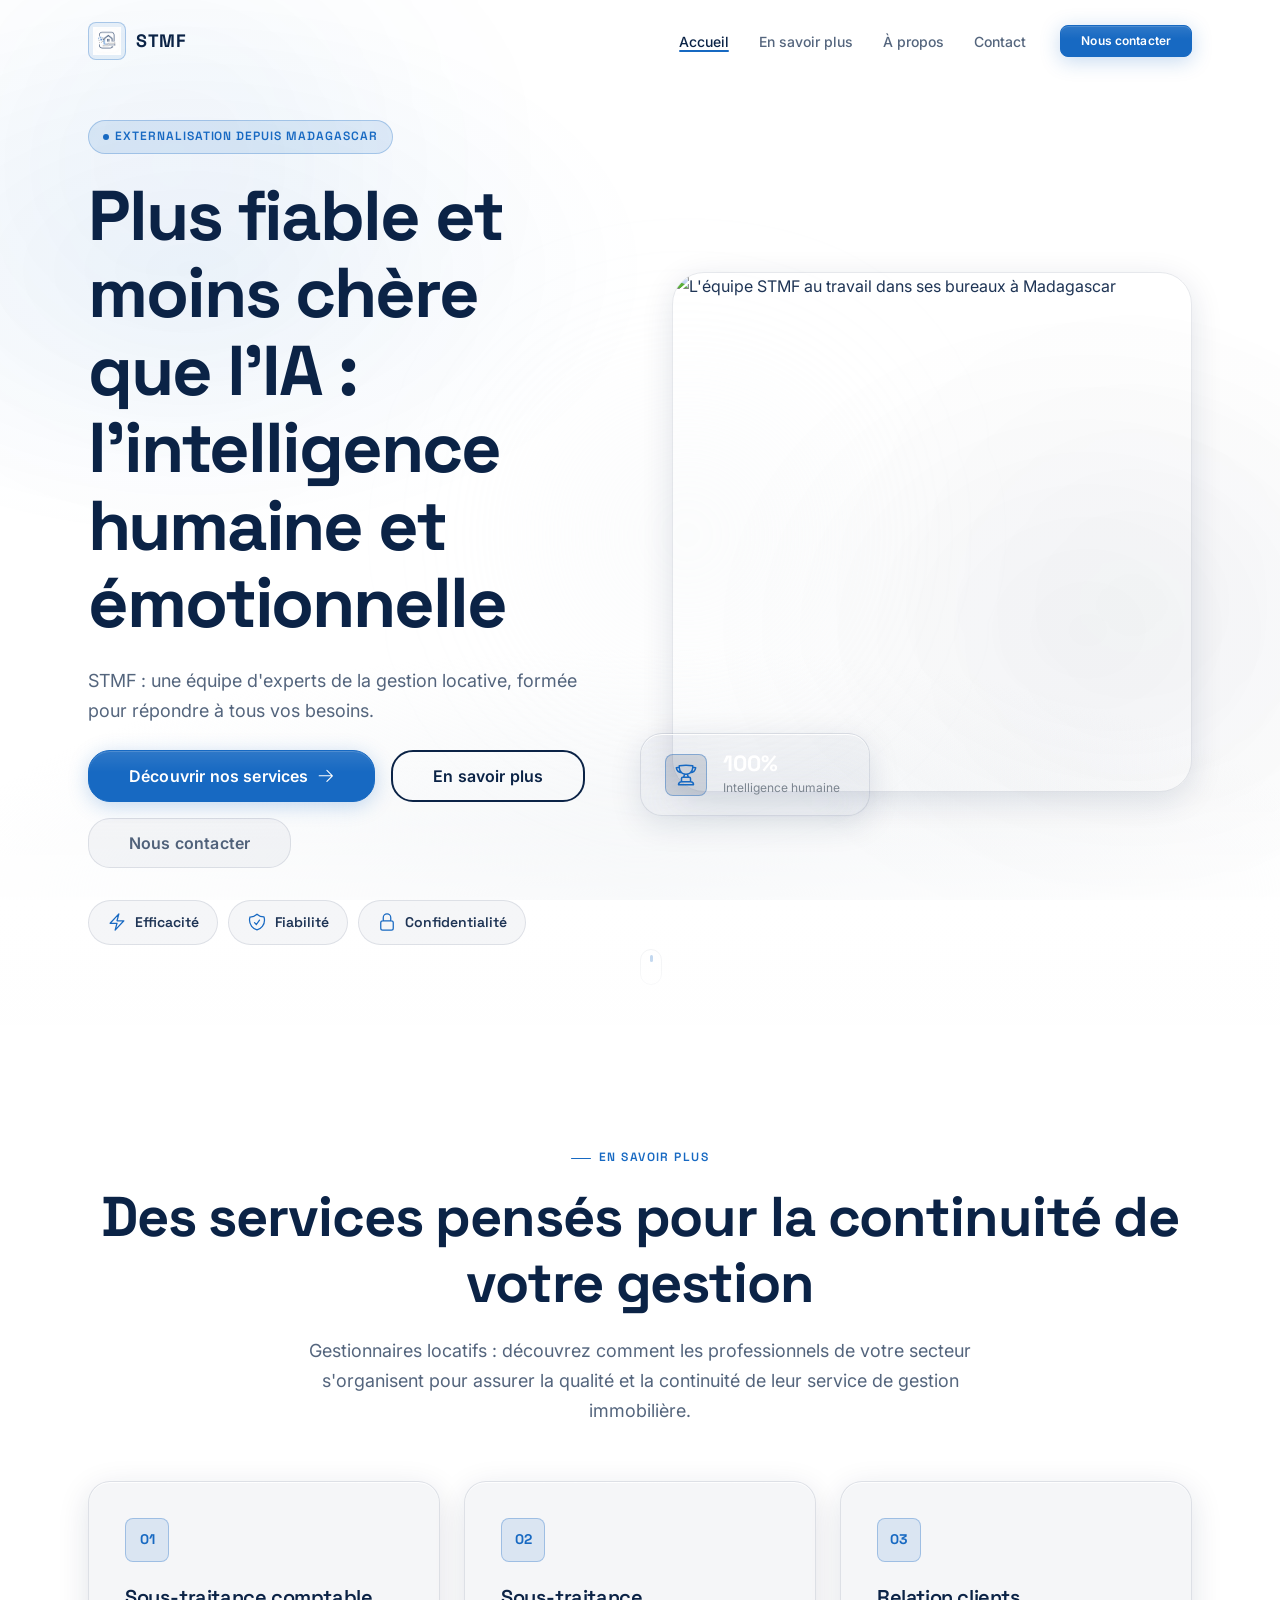
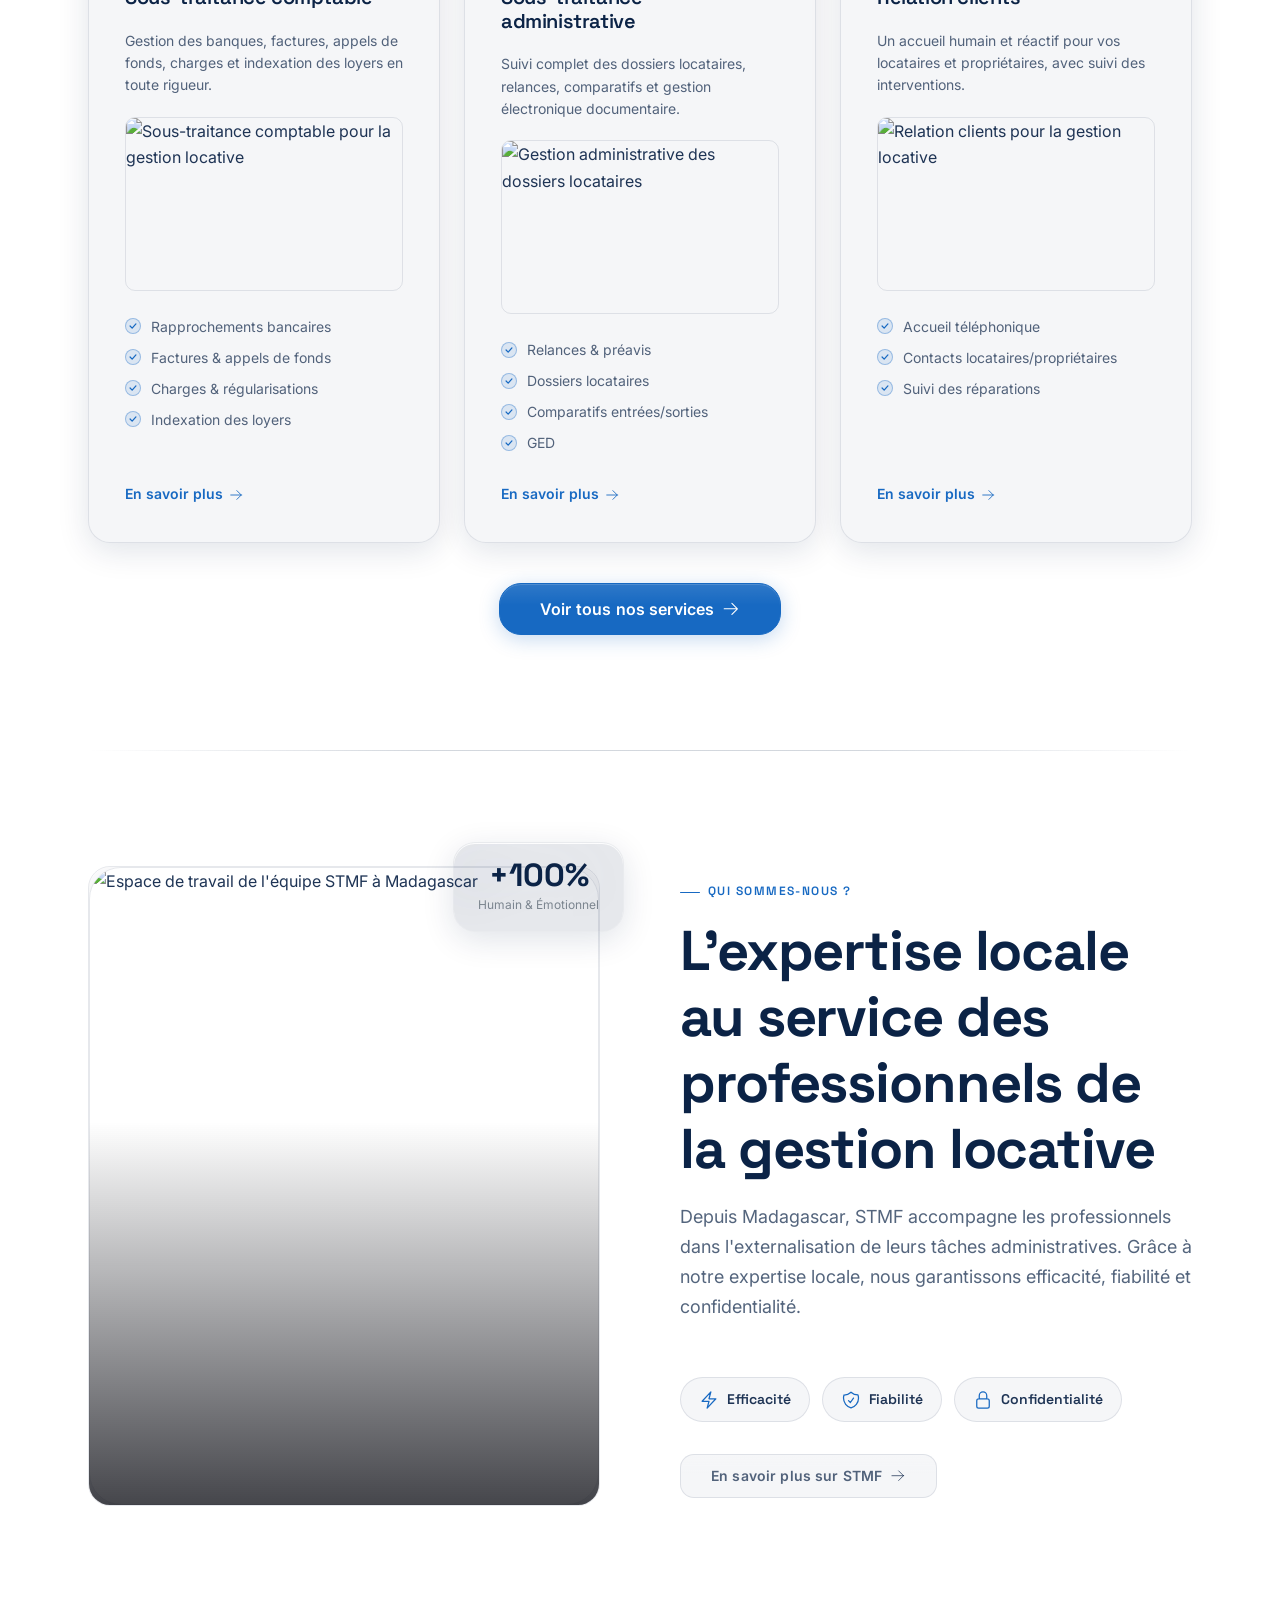
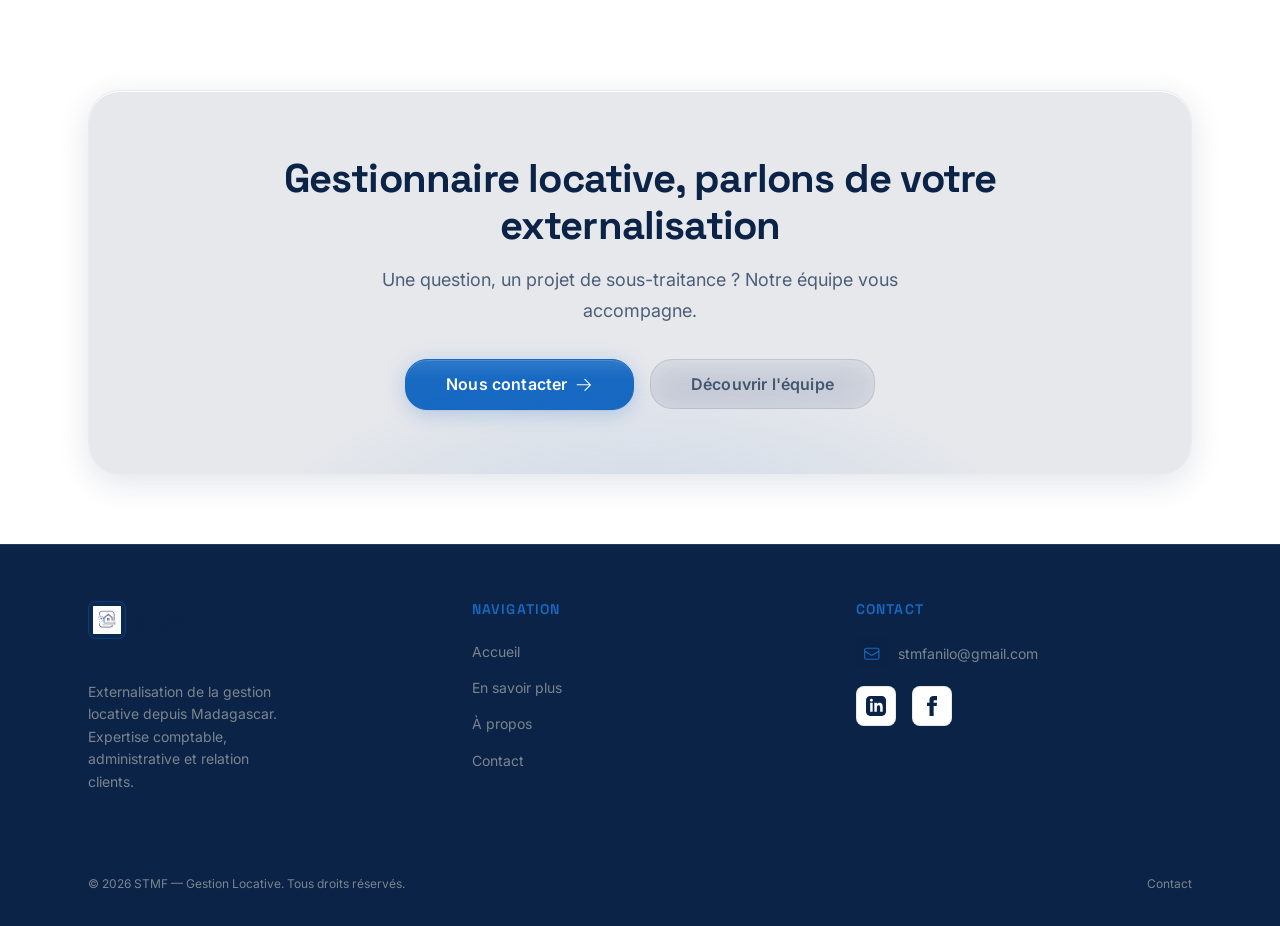
==== commit 627ce1d8: "Update index.html" ====
--- a/index.html
+++ b/index.html
@@ -20,7 +20,7 @@
   <meta property="og:title"        content="STMF — Externalisation de la Gestion Locative depuis Madagascar" />
   <meta property="og:description"  content="STMF accompagne les professionnels de la gestion locative avec expertise comptable, administrative et relation clients depuis Madagascar." />
   <!-- 📸 OG IMAGE: Créer une image 1200×630px et remplacer l'URL ci-dessous par URL Cloudflare -->
-  <meta property="og:image"        content="CLOUDFLARE_URL_OG_IMAGE" />
+  <meta property="og:image"        content="https://res.cloudinary.com/kd5ujryr/image/upload/v1786178468/og-image-stmf_krdywx.png" />
   <meta property="og:image:width"  content="1200" />
   <meta property="og:image:height" content="630" />
   <meta property="og:image:alt"    content="STMF — Externalisation de la gestion locative depuis Madagascar" />
@@ -30,7 +30,7 @@
   <meta name="twitter:card"        content="summary_large_image" />
   <meta name="twitter:title"       content="STMF — Externalisation de la Gestion Locative" />
   <meta name="twitter:description" content="Externalisation comptable et administrative pour la gestion locative depuis Madagascar." />
-  <meta name="twitter:image"       content="CLOUDFLARE_URL_OG_IMAGE" />
+  <meta name="twitter:image"       content="https://res.cloudinary.com/kd5ujryr/image/upload/v1786178468/og-image-stmf_krdywx.png" />
 
   <!-- ─── Structured Data — Organisation & WebSite ─── -->
   <script type="application/ld+json">
@@ -237,7 +237,7 @@
               <div class="hero__img-main">
                 <!-- 📸 IMAGE HERO: bureau 1.png | Remplacer src par votre URL Cloudflare -->
                 <img
-                  src="CLOUDFLARE_URL_BUREAU_1"
+                  src="https://res.cloudinary.com/kd5ujryr/image/upload/v1786176948/bureau_1_omhqzr.png"
                   alt="L'équipe STMF au travail dans ses bureaux à Madagascar"
                   width="600"
                   height="520"
@@ -292,7 +292,7 @@
             <div class="service-card__img" style="overflow:hidden;border-radius:10px;">
               <!-- 📸 IMAGE SERVICE 1: stmf comptabilité.jpg | Remplacer src par votre URL Cloudflare -->
               <img
-                src="CLOUDFLARE_URL_COMPTABILITE"
+                src="https://res.cloudinary.com/kd5ujryr/image/upload/v1786176945/stmf_comptabilit%C3%A9_to2rtd.jpg"
                 alt="Sous-traitance comptable pour la gestion locative"
                 width="400"
                 height="250"
@@ -322,7 +322,7 @@
             <div class="service-card__img" style="overflow:hidden;border-radius:10px;">
               <!-- 📸 IMAGE SERVICE 2: dossiers locataires 2.jpeg | Remplacer src par votre URL Cloudflare -->
               <img
-                src="CLOUDFLARE_URL_DOSSIERS_LOCATAIRES"
+                src="https://res.cloudinary.com/kd5ujryr/image/upload/v1786176944/dossiers_locataires_2_qbofan.jpg"
                 alt="Gestion administrative des dossiers locataires"
                 width="400"
                 height="250"
@@ -352,7 +352,7 @@
             <div class="service-card__img" style="overflow:hidden;border-radius:10px;">
               <!-- 📸 IMAGE SERVICE 3: Relation clients.jpg | Remplacer src par votre URL Cloudflare -->
               <img
-                src="CLOUDFLARE_URL_RELATION_CLIENTS"
+                src="https://res.cloudinary.com/kd5ujryr/image/upload/v1786176943/Relation_clients_uti0rm.jpg"
                 alt="Relation clients pour la gestion locative"
                 width="400"
                 height="250"
@@ -396,7 +396,7 @@
               <!-- 📸 IMAGE QUI: bureau 5.png | Remplacer src par votre URL Cloudflare -->
               <img
                 class="who-img-primary"
-                src="CLOUDFLARE_URL_BUREAU_5"
+                src="https://res.cloudinary.com/kd5ujryr/image/upload/v1786176950/bureau_5_sbch0p.png"
                 alt="Espace de travail de l'équipe STMF à Madagascar"
                 width="480"
                 height="600"
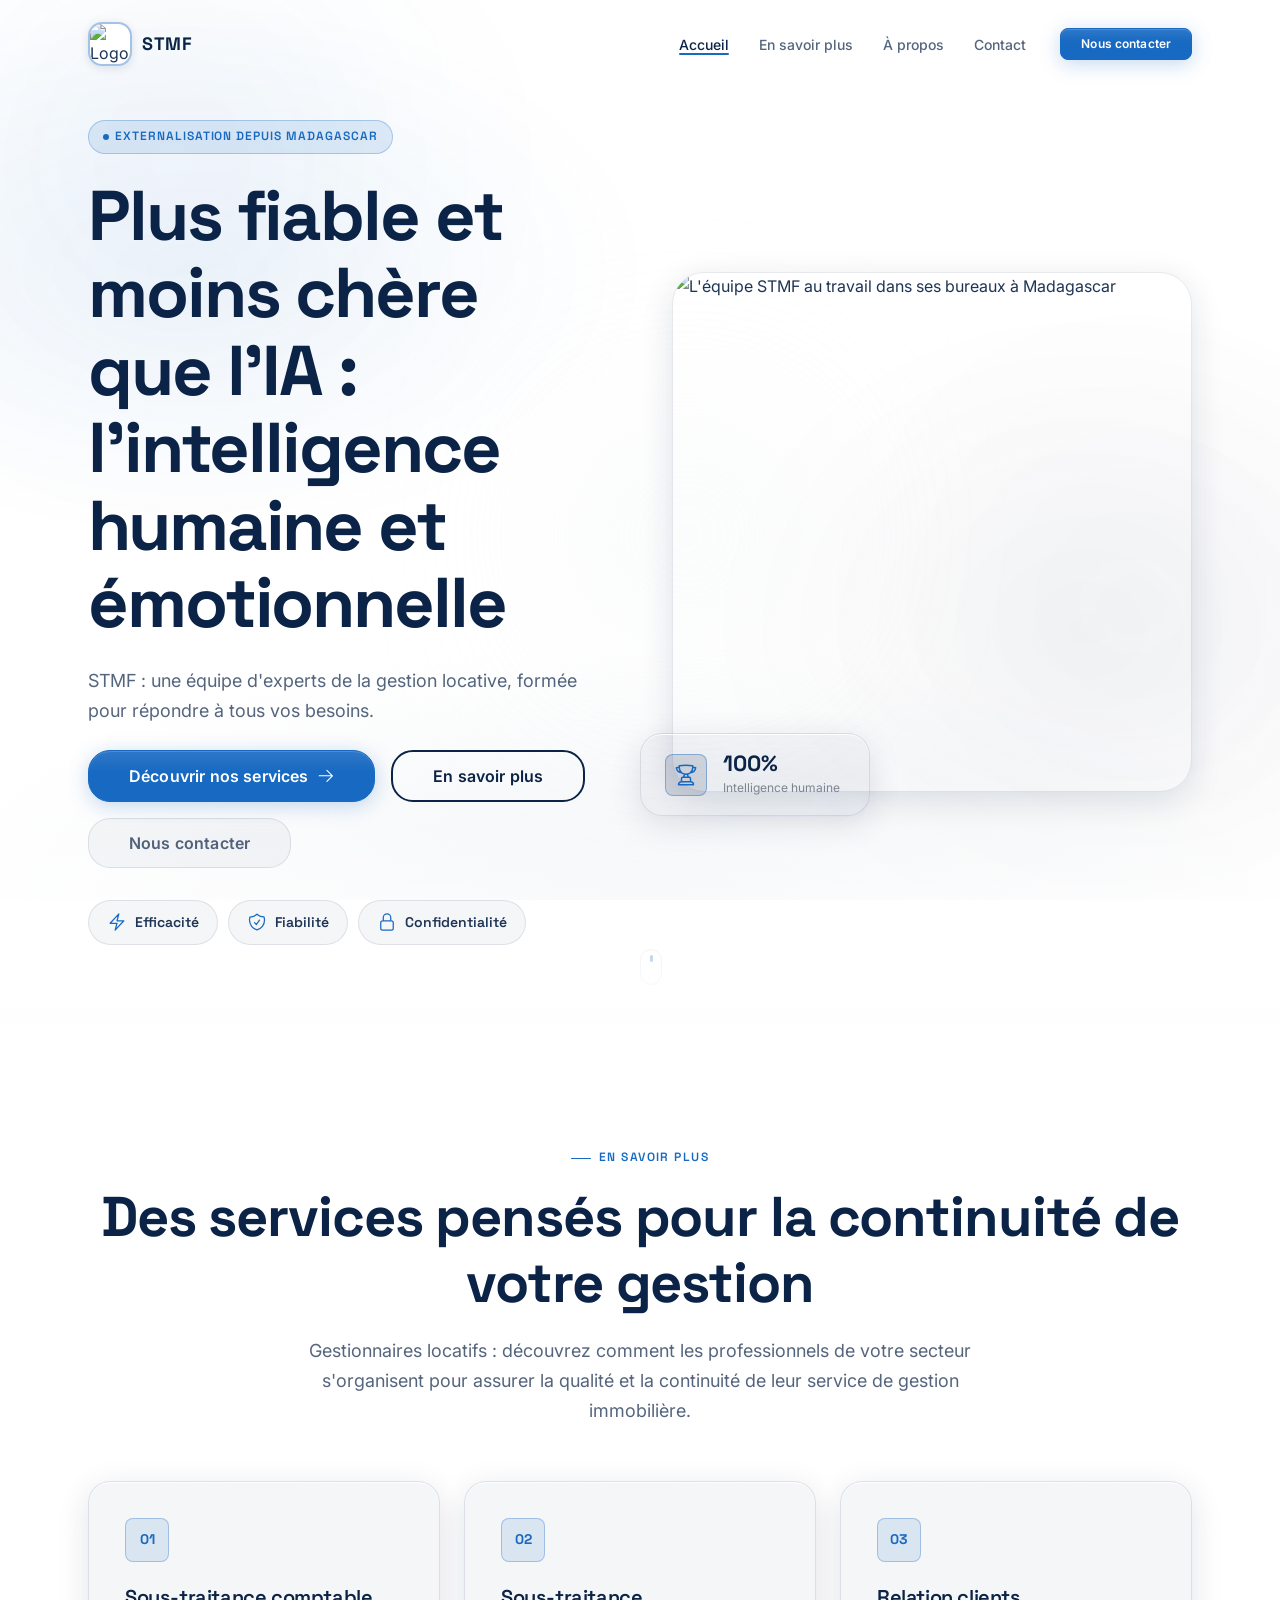
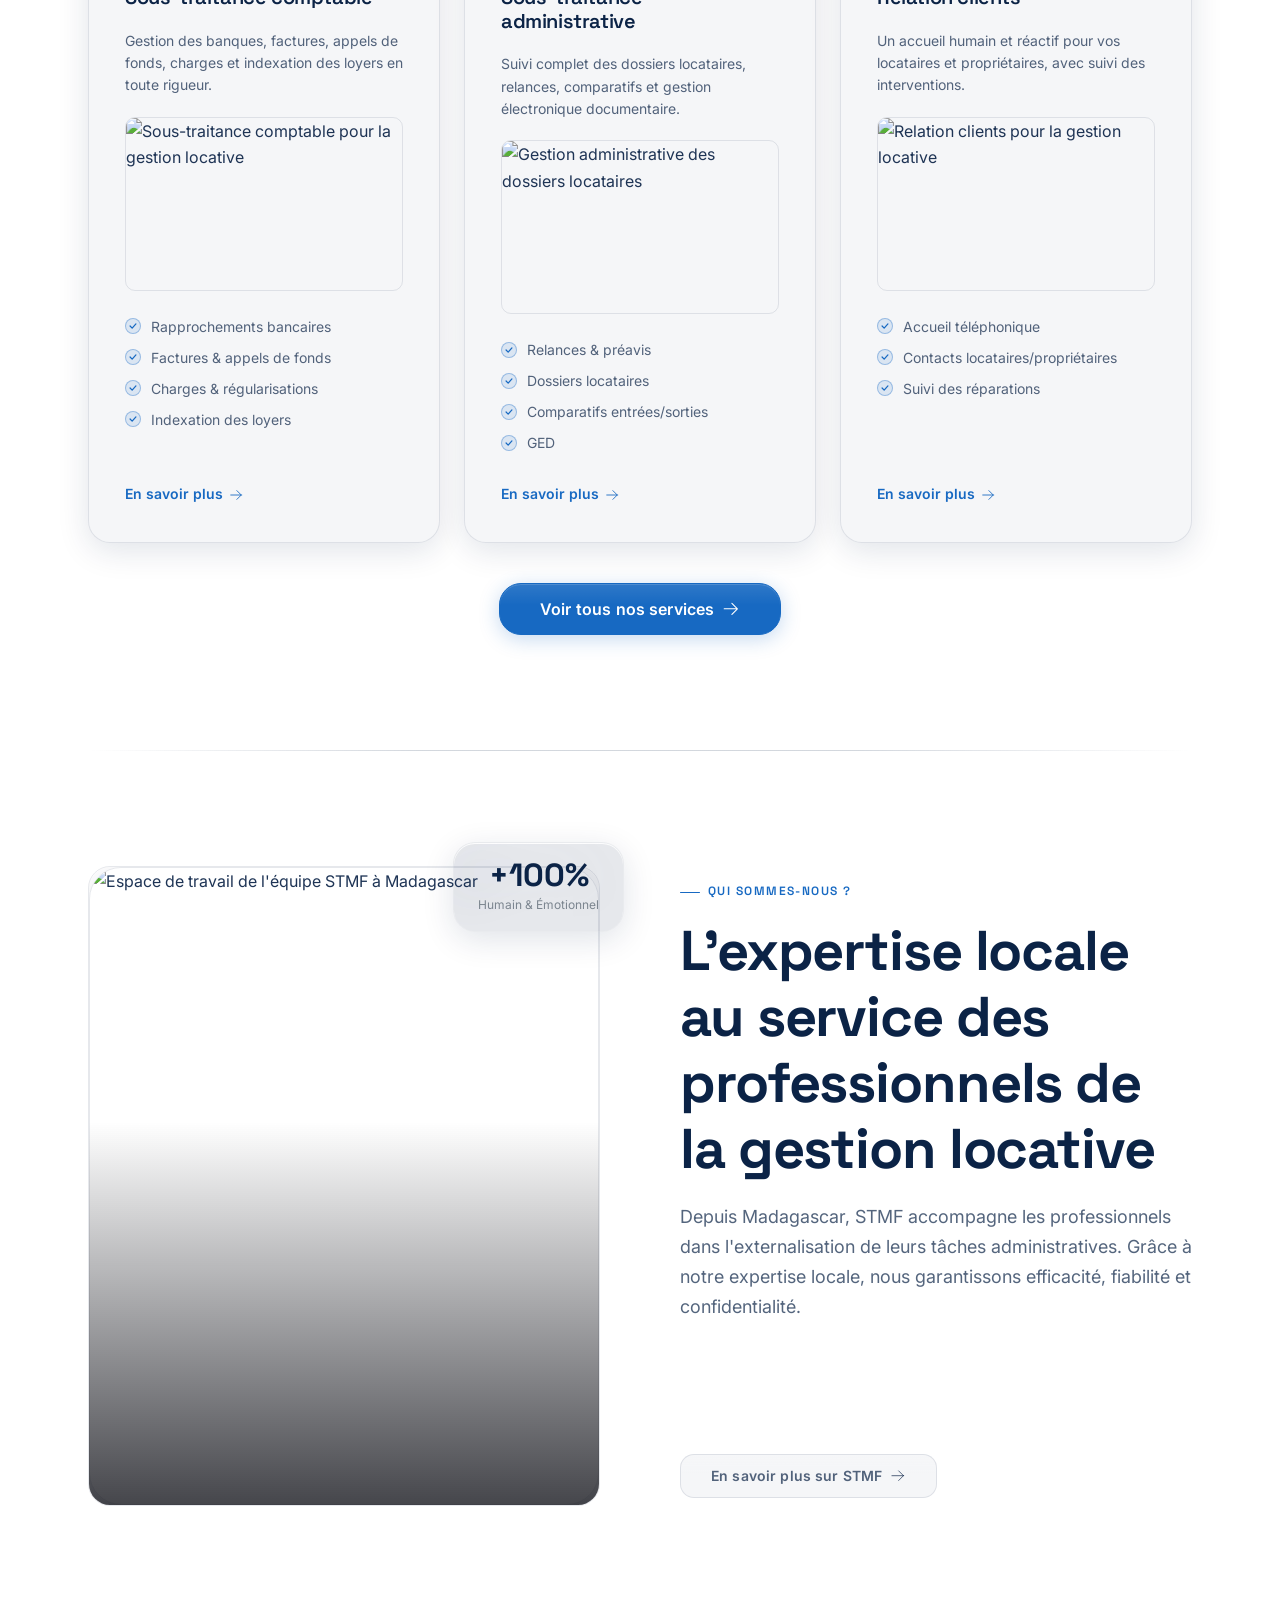
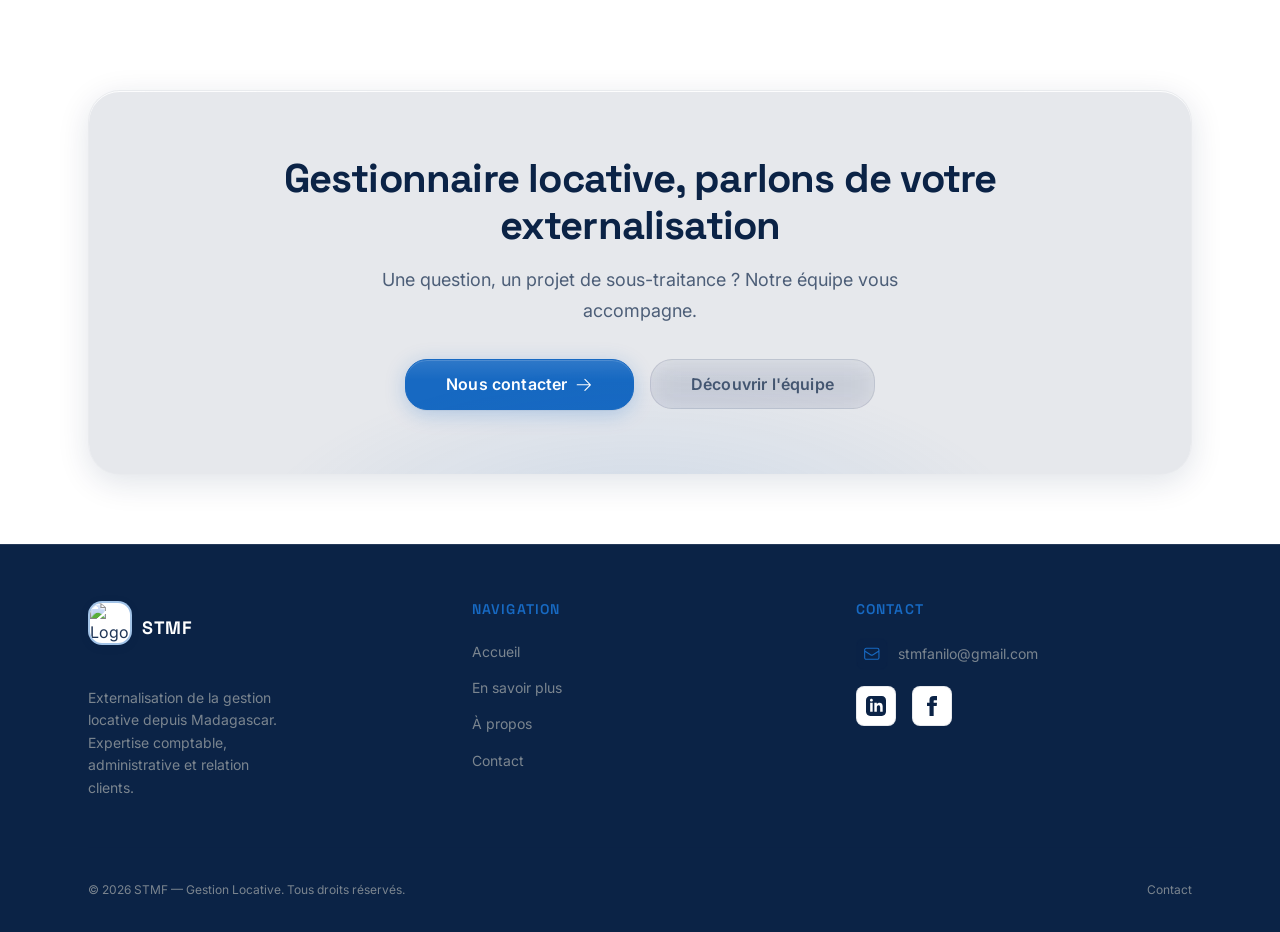
==== commit c9ec5ce5: "fix: Logo Cloudinary visible, texte formulaire lisible, SEO amélioré - Remplacement du favicon par l" ====
--- a/index.html
+++ b/index.html
@@ -6,12 +6,23 @@
   <meta http-equiv="X-UA-Compatible" content="IE=edge" />
 
   <!-- ─── SEO ─── -->
-  <title>STMF — Externalisation Gestion Locative | Comptabilité &amp; Administration depuis Madagascar</title>
-  <meta name="description" content="STMF accompagne les professionnels de la gestion locative en France avec une équipe d'experts basée à Madagascar. Sous-traitance comptable, administrative et relation clients — efficace, fiable, confidentielle." />
-  <meta name="keywords" content="externalisation gestion locative, sous-traitance gestion locative, gestion locative Madagascar, administrateur de biens, externalisation comptable immobilière, sous-traitance administrative, STMF gestion locative" />
+  <title>STMF — Externalisation Gestion Locative | Sous-traitance Comptable &amp; Administrative depuis Madagascar</title>
+  <meta name="description" content="STMF accompagne les professionnels de la gestion locative en France avec une équipe d'experts basée à Madagascar. Sous-traitance comptable, administrative et relation clients — efficace, fiable, confidentielle. Devis gratuit." />
+  <meta name="keywords" content="externalisation gestion locative, sous-traitance gestion locative, gestion locative Madagascar, administrateur de biens, externalisation comptable immobilière, sous-traitance administrative, STMF gestion locative, gestion locative France, syndic de copropriété externalisation" />
   <meta name="robots" content="index, follow, max-snippet:-1, max-image-preview:large, max-video-preview:-1" />
   <meta name="author" content="STMF — Gestion Locative" />
   <link rel="canonical" href="https://stmf-gestion-locative.com/" />
+
+  <!-- ─── SEO Avancé ─── -->
+  <link rel="alternate" hreflang="fr" href="https://stmf-gestion-locative.com/" />
+  <link rel="alternate" hreflang="x-default" href="https://stmf-gestion-locative.com/" />
+  <meta name="geo.region" content="FR" />
+  <meta name="geo.placename" content="France" />
+  <meta name="geo.position" content="46.603354;1.888334" />
+  <meta name="ICBM" content="46.603354, 1.888334" />
+  <meta name="revisit-after" content="7 days" />
+  <meta name="distribution" content="global" />
+  <meta name="rating" content="general" />
 
   <!-- ─── Open Graph ─── -->
   <meta property="og:type"         content="website" />
@@ -91,12 +102,16 @@
   </script>
 
   <!-- ─── Favicons ─── -->
-  <link rel="icon"             type="image/x-icon" href="assets/favicon/favicon.ico" />
-  <link rel="icon"             type="image/png"    href="assets/favicon/favicon-32x32.png" sizes="32x32" />
-  <link rel="icon"             type="image/png"    href="assets/favicon/favicon-16x16.png" sizes="16x16" />
-  <link rel="apple-touch-icon"                     href="assets/favicon/apple-touch-icon.png" />
-  <link rel="manifest"                             href="site.webmanifest" />
-  <meta name="theme-color"    content="#0B2346" />
+  <link rel="icon" href="/favicon.ico" sizes="48x48" />
+  <link rel="icon" type="image/x-icon" href="assets/favicon/favicon.ico" />
+  <link rel="icon" type="image/png" href="assets/favicon/favicon-32x32.png" sizes="32x32" />
+  <link rel="icon" type="image/png" href="assets/favicon/favicon-16x16.png" sizes="16x16" />
+  <link rel="icon" type="image/png" href="assets/favicon/android-chrome-192x192.png" sizes="192x192" />
+  <link rel="icon" type="image/png" href="assets/favicon/android-chrome-512x512.png" sizes="512x512" />
+  <link rel="apple-touch-icon" href="assets/favicon/apple-touch-icon.png" sizes="180x180" />
+  <link rel="manifest" href="site.webmanifest" />
+  <meta name="theme-color" content="#0B2346" />
+  <meta name="msapplication-TileColor" content="#0B2346" />
 
   <!-- ─── Preconnect fonts ─── -->
   <link rel="preconnect" href="https://fonts.googleapis.com" />
@@ -138,8 +153,8 @@
       <div class="container navbar__inner">
 
         <a href="index.html" class="navbar__brand" aria-label="STMF — Retour à l'accueil">
-          <div class="brand-logo">
-            <img src="assets/favicon/favicon-32x32.png" alt="Logo STMF" width="28" height="28" />
+          <div class="brand-logo brand-logo--full">
+            <img src="https://res.cloudinary.com/kd5ujryr/image/upload/v1786551389/4123cb2b-4754-453b-bf59-b930012e9a3b_rtkzir.jpg" alt="Logo STMF" width="38" height="38" />
           </div>
           <span class="brand-name">STMF</span>
         </a>
@@ -482,8 +497,8 @@
 
         <div class="footer__brand">
           <a href="index.html" style="display:inline-flex;gap:0.625rem;align-items:center;margin-bottom:0.875rem;text-decoration:none;" aria-label="STMF — Accueil">
-            <div class="brand-logo">
-              <img src="assets/favicon/favicon-32x32.png" alt="Logo STMF" width="28" height="28" />
+            <div class="brand-logo brand-logo--full">
+              <img src="https://res.cloudinary.com/kd5ujryr/image/upload/v1786551389/4123cb2b-4754-453b-bf59-b930012e9a3b_rtkzir.jpg" alt="Logo STMF" width="38" height="38" />
             </div>
             <span class="brand-name">STMF</span>
           </a>
--- a/css/layout.css
+++ b/css/layout.css
@@ -108,6 +108,23 @@
   object-fit: contain;
 }
 
+/* Full logo variant - visible at page load */
+.brand-logo--full {
+  width: 44px;
+  height: 44px;
+  border-radius: var(--r-md);
+  border: 2px solid rgba(23, 105, 194, 0.4);
+  background: #ffffff;
+  box-shadow: 0 2px 8px rgba(11, 35, 70, 0.12);
+}
+
+.brand-logo--full img {
+  width: 100%;
+  height: 100%;
+  object-fit: cover;
+  border-radius: calc(var(--r-md) - 2px);
+}
+
 .brand-name {
   font-family: var(--ff-display);
   font-weight: 700;
@@ -283,6 +300,12 @@
 
 .footer__brand .brand-name {
   margin-bottom: 0.375rem;
+  color: #ffffff;
+}
+
+/* Footer logo styling */
+.footer .brand-logo--full {
+  background: #ffffff;
 }
 
 .footer__desc {
--- a/css/components.css
+++ b/css/components.css
@@ -362,7 +362,7 @@
   font-family: var(--ff-display);
   font-size: var(--ts-4xl);
   font-weight: 700;
-  color: var(--c-white);
+  color: var(--c-primary);
   line-height: 1;
   margin-bottom: 0.375rem;
 }
@@ -456,10 +456,10 @@
 .form-control {
   width: 100%;
   padding: 0.8125rem 1.125rem;
-  background: var(--g-bg);
+  background: rgba(255, 255, 255, 0.95);
   border: 1px solid var(--g-border);
   border-radius: var(--r-md);
-  color: var(--c-white);
+  color: var(--c-primary);
   font-size: var(--ts-base);
   font-family: var(--ff-body);
   transition: border-color var(--t-fast), box-shadow var(--t-fast), background var(--t-fast);
@@ -476,7 +476,7 @@
 .form-control:focus {
   outline: none;
   border-color: #1769C2;
-  background: rgba(23, 105, 194, 0.06);
+  background: #ffffff;
   box-shadow: 0 0 0 3px rgba(23, 105, 194, 0.12), 0 4px 16px rgba(0,0,0,0.1);
 }
 
--- a/css/pages.css
+++ b/css/pages.css
@@ -130,7 +130,7 @@
   font-family: var(--ff-display);
   font-size: 1.375rem;
   font-weight: 700;
-  color: var(--c-white);
+  color: var(--c-primary);
   line-height: 1;
 }
 
@@ -355,7 +355,7 @@
 .benefit-item__title {
   font-size: var(--ts-lg);
   font-weight: 600;
-  color: var(--c-white);
+  color: var(--c-primary);
 }
 
 .benefit-item__desc {
@@ -483,7 +483,7 @@
 .timeline__title {
   font-size: var(--ts-xl);
   font-weight: 600;
-  color: var(--c-white);
+  color: var(--c-primary);
   margin-bottom: 0.5rem;
   font-family: var(--ff-display);
 }
@@ -526,7 +526,7 @@
 .value-card__title {
   font-size: var(--ts-xl);
   font-weight: 600;
-  color: var(--c-white);
+  color: var(--c-primary);
   margin: 0;
 }
 
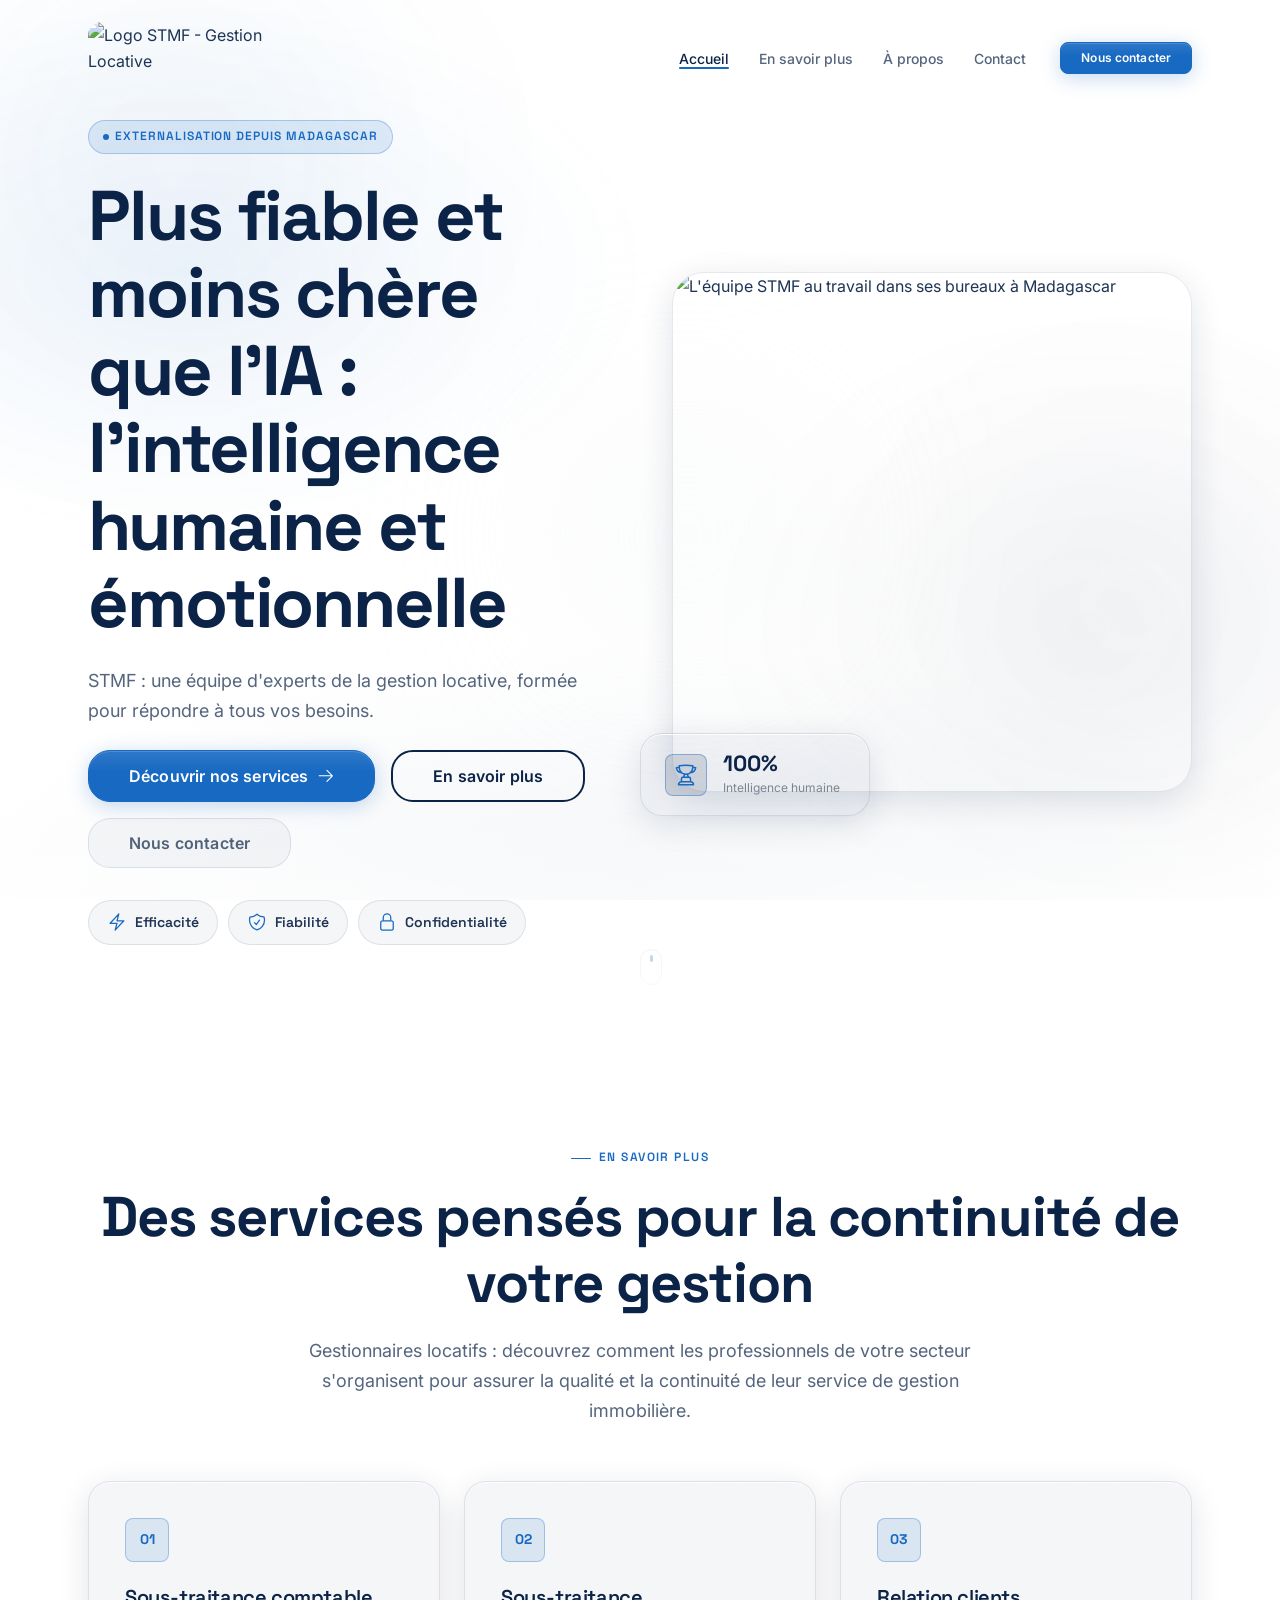
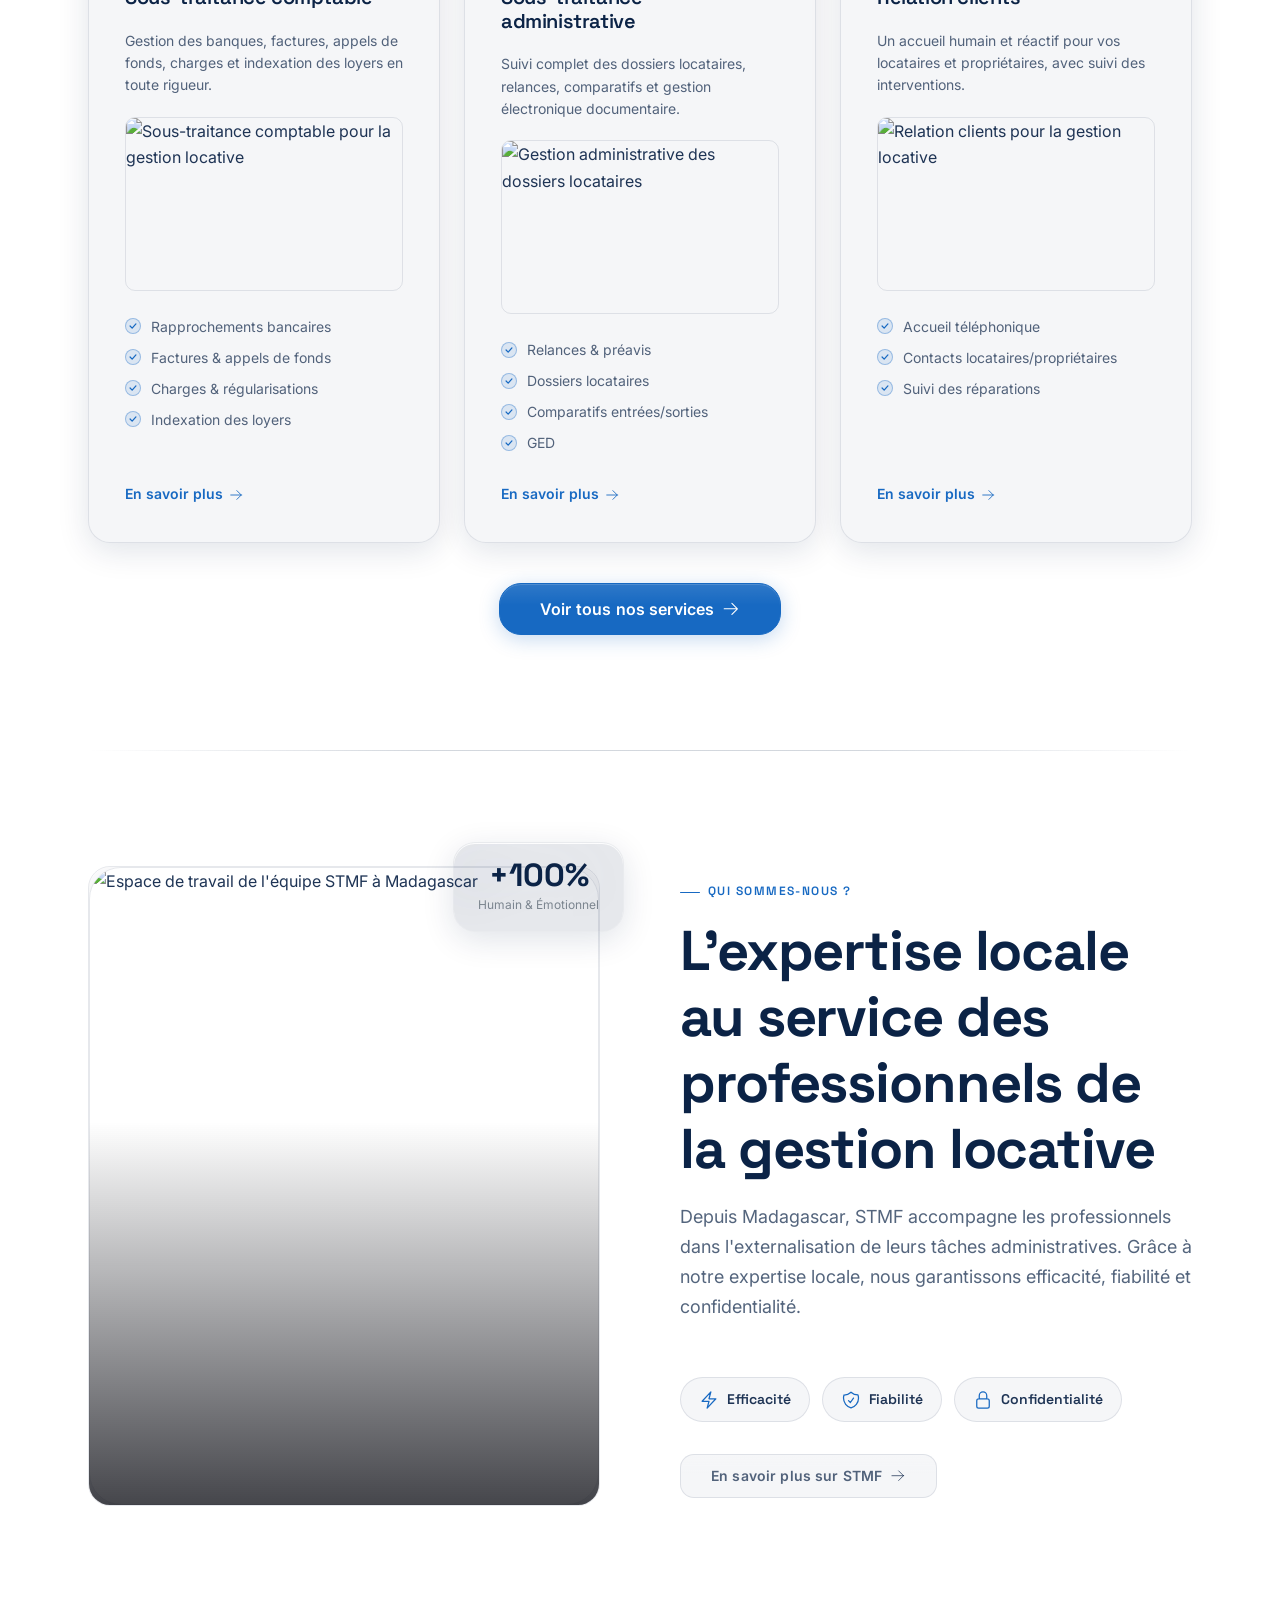
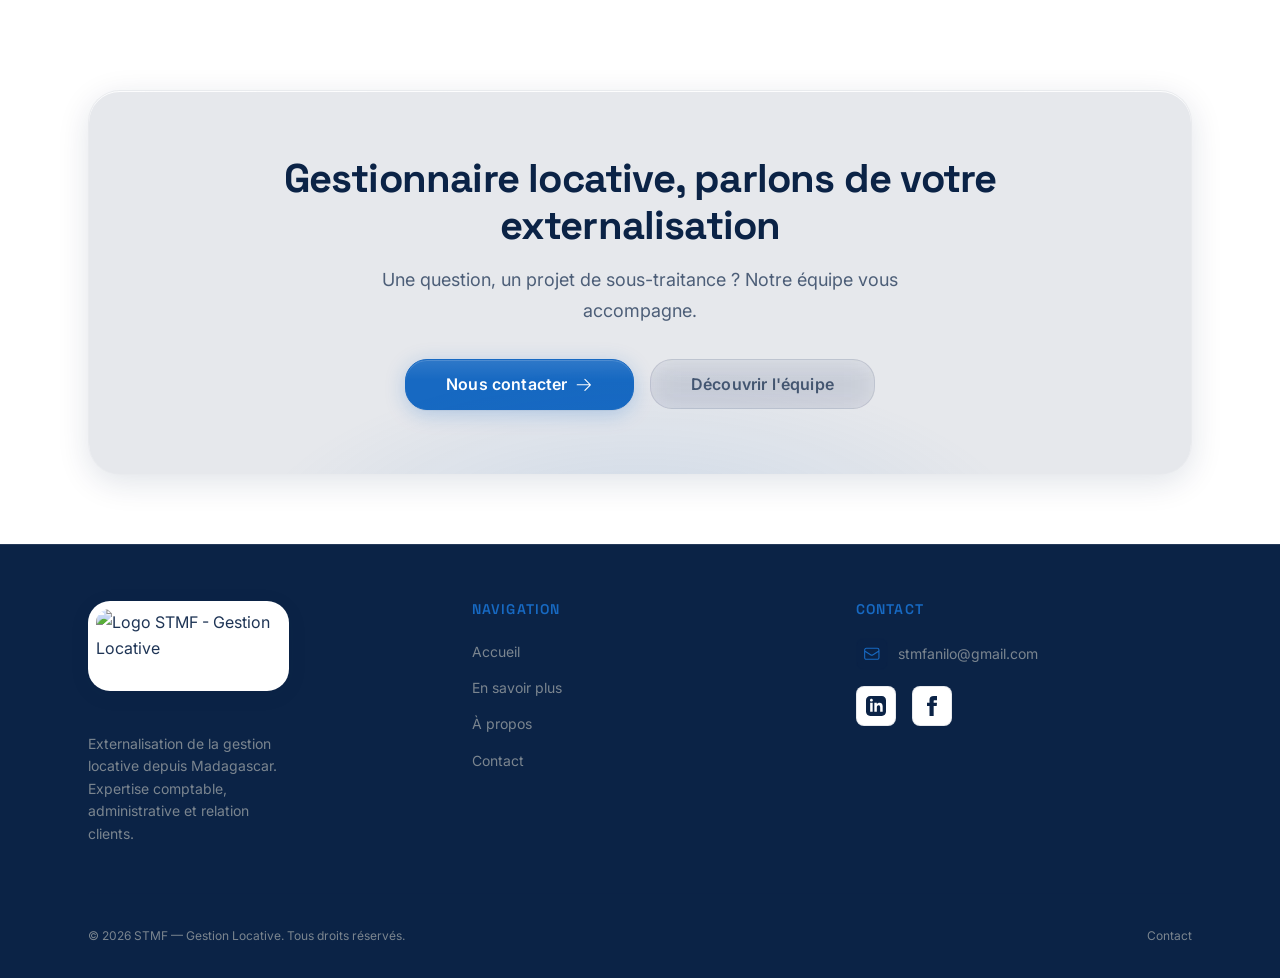
==== commit a0808e68: "fix: Logo agrandi et texte STMF redondant supprimé - Header logo: 72px (au lieu de 56px) - Footer lo" ====
--- a/index.html
+++ b/index.html
@@ -154,9 +154,8 @@
 
         <a href="index.html" class="navbar__brand" aria-label="STMF — Retour à l'accueil">
           <div class="brand-logo brand-logo--full">
-            <img src="https://res.cloudinary.com/kd5ujryr/image/upload/v1786551389/4123cb2b-4754-453b-bf59-b930012e9a3b_rtkzir.jpg" alt="Logo STMF" width="38" height="38" />
-          </div>
-          <span class="brand-name">STMF</span>
+            <img src="https://res.cloudinary.com/kd5ujryr/image/upload/v1786551389/4123cb2b-4754-453b-bf59-b930012e9a3b_rtkzir.jpg" alt="Logo STMF - Gestion Locative" width="180" height="72" />
+          </div>
         </a>
 
         <div class="navbar__menu" role="menubar" aria-label="Liens de navigation">
@@ -496,11 +495,10 @@
       <div class="footer__grid">
 
         <div class="footer__brand">
-          <a href="index.html" style="display:inline-flex;gap:0.625rem;align-items:center;margin-bottom:0.875rem;text-decoration:none;" aria-label="STMF — Accueil">
+          <a href="index.html" style="display:inline-flex;align-items:center;margin-bottom:0.875rem;text-decoration:none;" aria-label="STMF — Accueil">
             <div class="brand-logo brand-logo--full">
-              <img src="https://res.cloudinary.com/kd5ujryr/image/upload/v1786551389/4123cb2b-4754-453b-bf59-b930012e9a3b_rtkzir.jpg" alt="Logo STMF" width="38" height="38" />
-            </div>
-            <span class="brand-name">STMF</span>
+              <img src="https://res.cloudinary.com/kd5ujryr/image/upload/v1786551389/4123cb2b-4754-453b-bf59-b930012e9a3b_rtkzir.jpg" alt="Logo STMF - Gestion Locative" width="225" height="90" />
+            </div>
           </a>
           <p class="footer__desc">Externalisation de la gestion locative depuis Madagascar. Expertise comptable, administrative et relation clients.</p>
         </div>
--- a/css/layout.css
+++ b/css/layout.css
@@ -110,19 +110,38 @@
 
 /* Full logo variant - visible at page load */
 .brand-logo--full {
-  width: 44px;
-  height: 44px;
+  width: auto;
+  height: 72px;
   border-radius: var(--r-md);
-  border: 2px solid rgba(23, 105, 194, 0.4);
+  border: none;
+  background: transparent;
+  box-shadow: none;
+  transition: all var(--t-base);
+}
+
+.brand-logo--full img {
+  width: auto;
+  height: 100%;
+  object-fit: contain;
+  border-radius: var(--r-sm);
+}
+
+/* Logo plus petit au scroll */
+.navbar.is-scrolled .brand-logo--full {
+  height: 52px;
+}
+
+/* Footer logo - plus grand et bien visible */
+.footer .brand-logo--full {
+  height: 90px;
   background: #ffffff;
-  box-shadow: 0 2px 8px rgba(11, 35, 70, 0.12);
-}
-
-.brand-logo--full img {
-  width: 100%;
-  height: 100%;
-  object-fit: cover;
-  border-radius: calc(var(--r-md) - 2px);
+  border-radius: var(--r-lg);
+  padding: 8px;
+  box-shadow: 0 4px 20px rgba(11, 35, 70, 0.08);
+}
+
+.footer .brand-logo--full img {
+  border-radius: calc(var(--r-lg) - 8px);
 }
 
 .brand-name {
@@ -303,11 +322,6 @@
   color: #ffffff;
 }
 
-/* Footer logo styling */
-.footer .brand-logo--full {
-  background: #ffffff;
-}
-
 .footer__desc {
   font-size: var(--ts-sm);
   color: var(--c-text-muted);
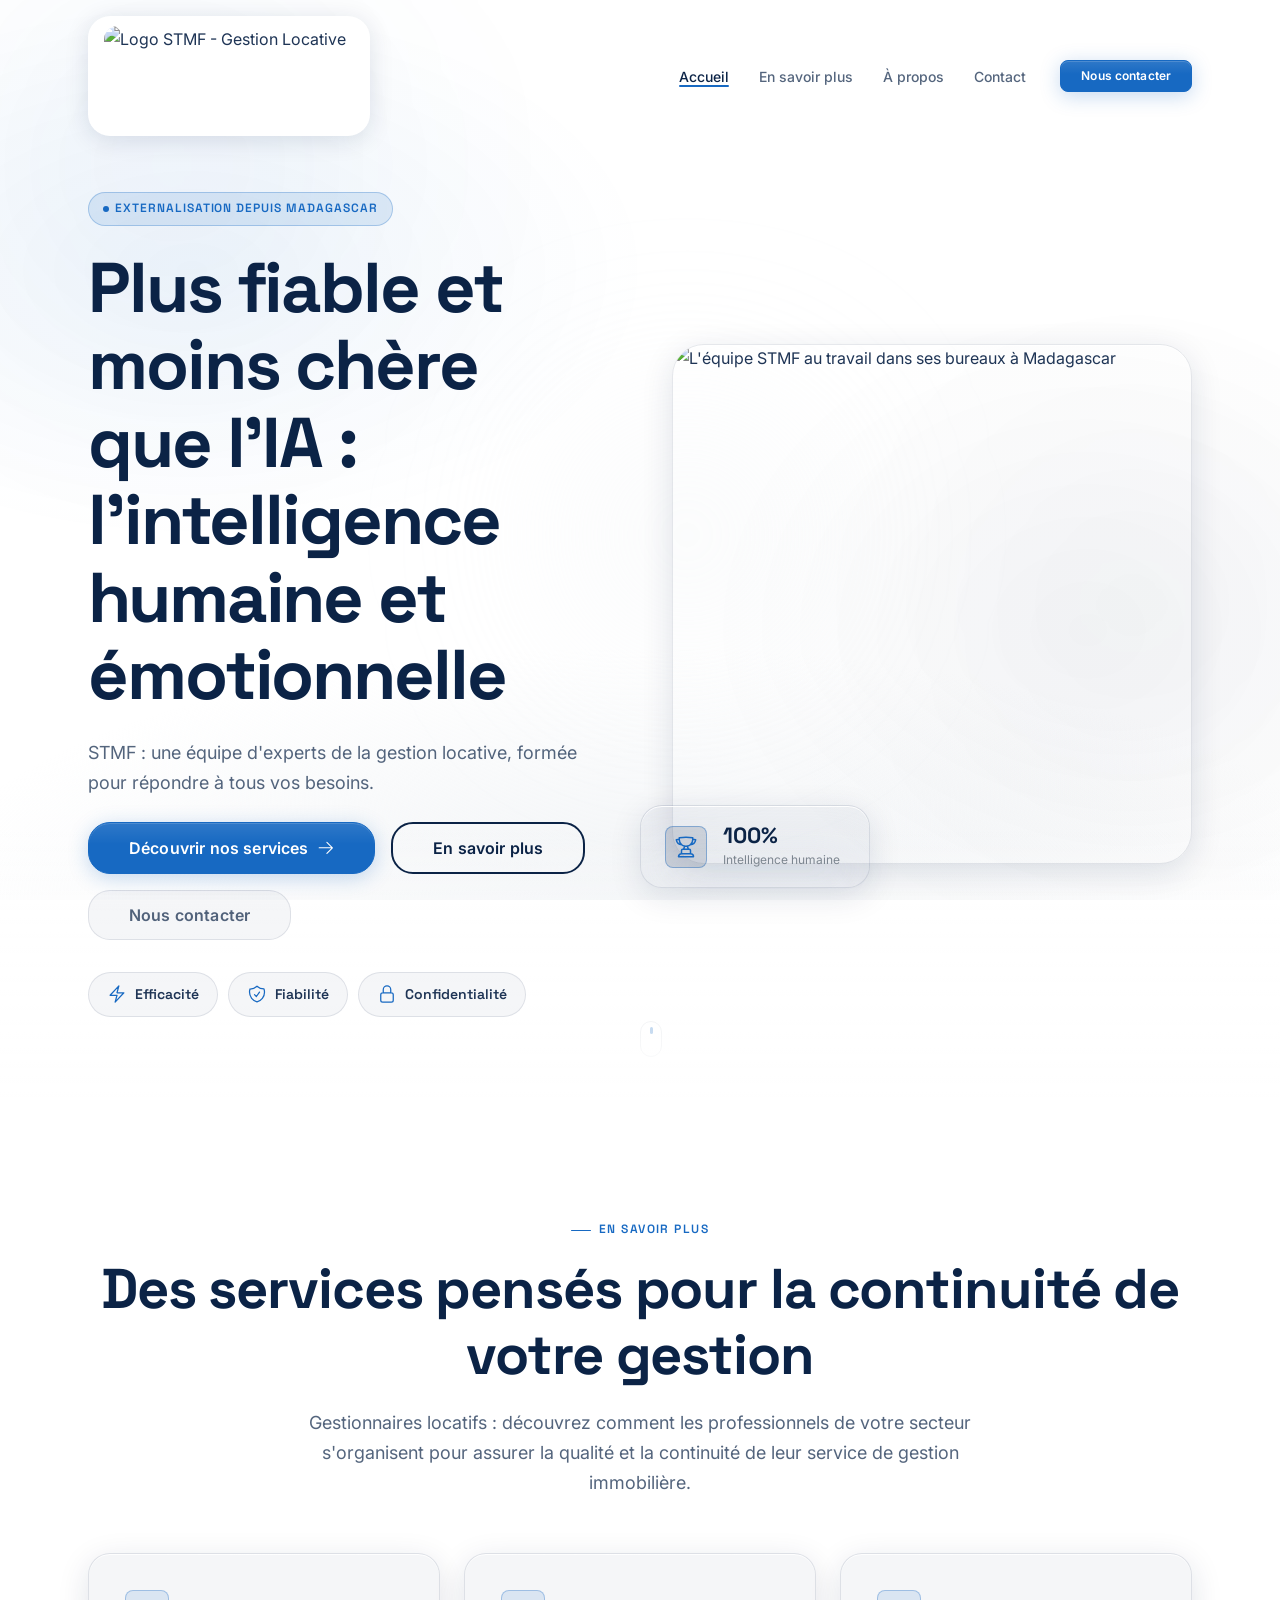
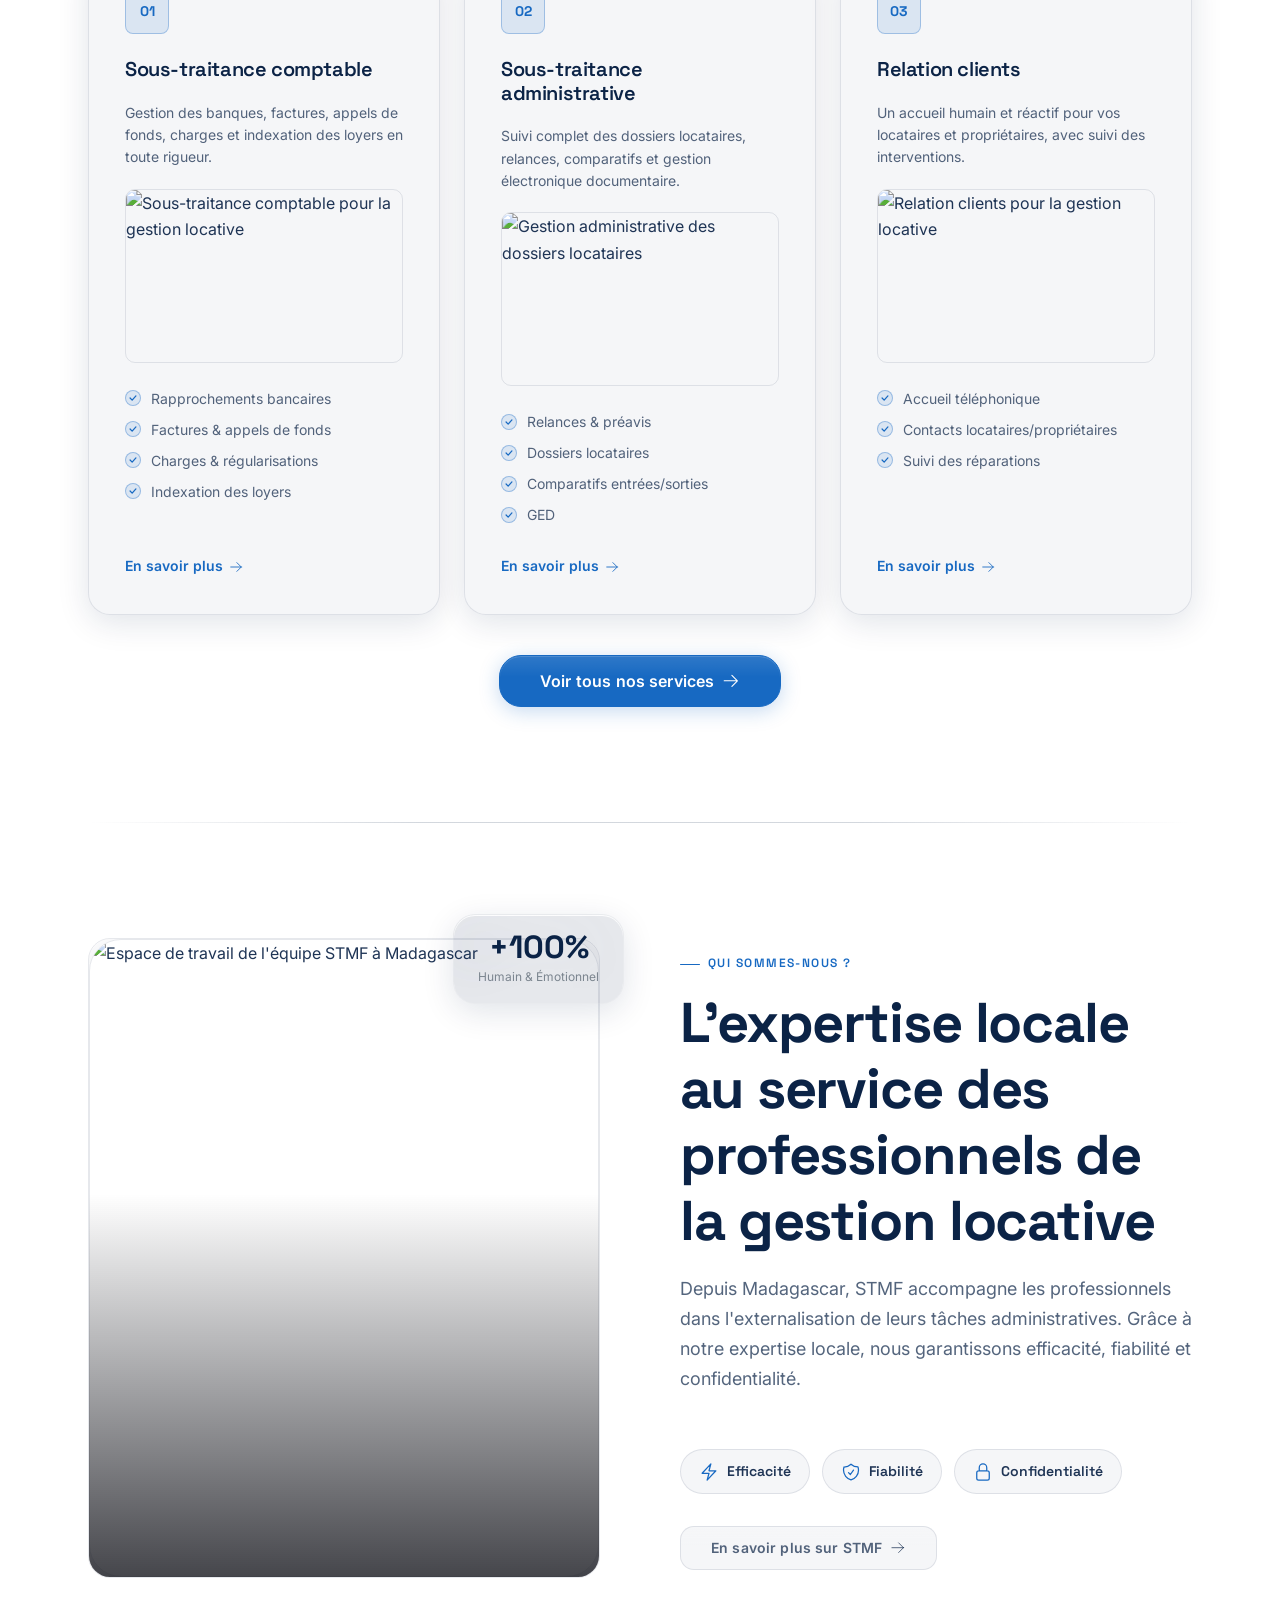
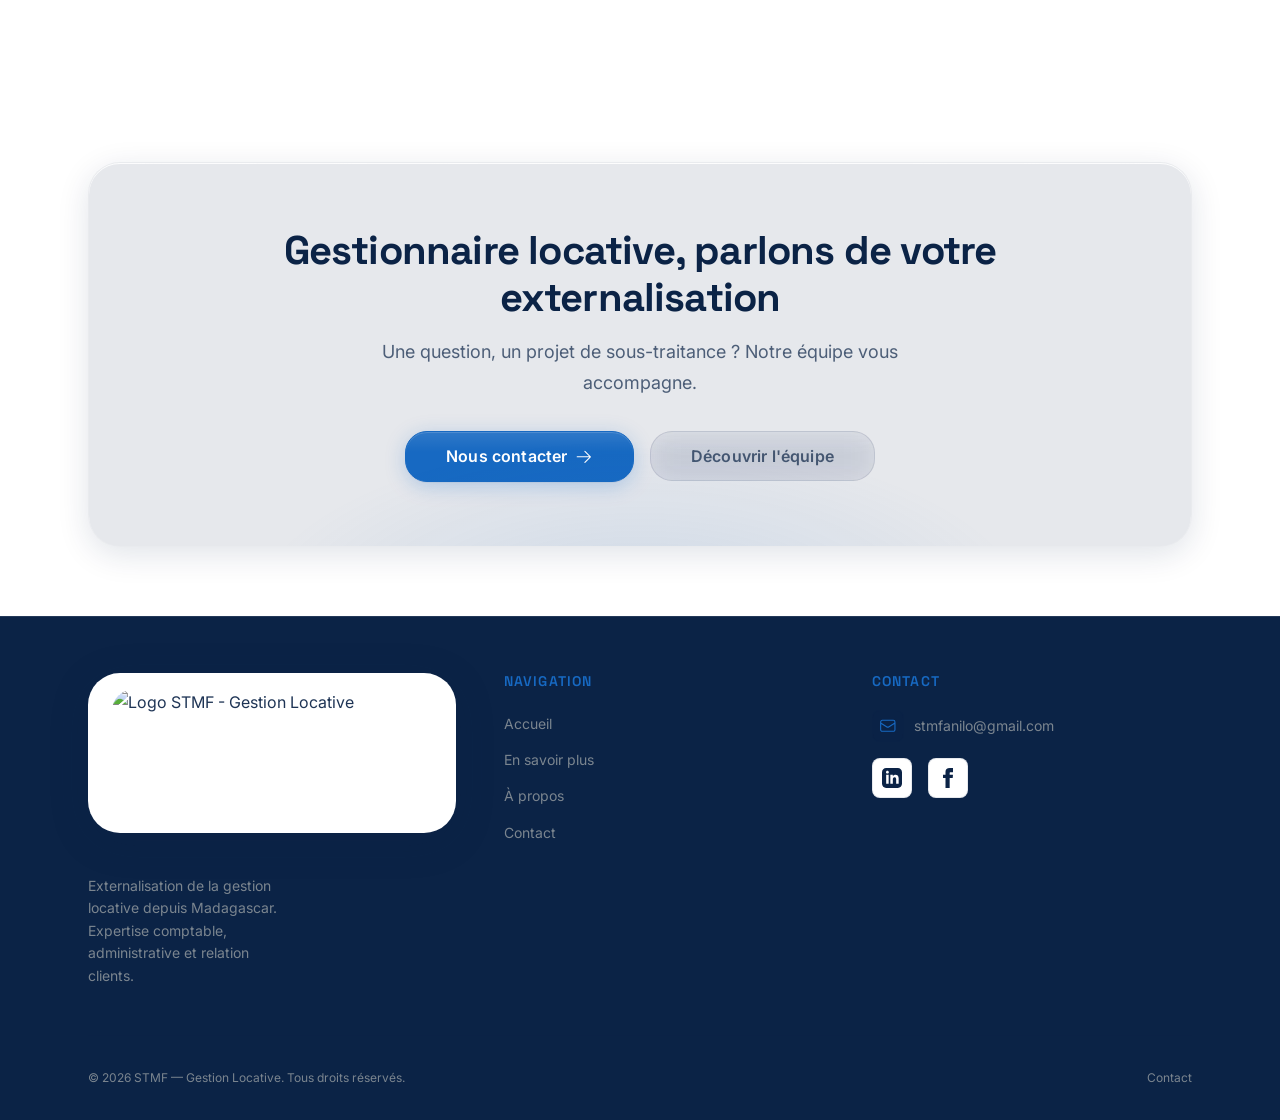
==== commit e6eac9cb: "feat: Logo TRÈS visible - refonte complète header/footer - Header logo: 120px (avec fond blanc et om" ====
--- a/index.html
+++ b/index.html
@@ -154,7 +154,7 @@
 
         <a href="index.html" class="navbar__brand" aria-label="STMF — Retour à l'accueil">
           <div class="brand-logo brand-logo--full">
-            <img src="https://res.cloudinary.com/kd5ujryr/image/upload/v1786551389/4123cb2b-4754-453b-bf59-b930012e9a3b_rtkzir.jpg" alt="Logo STMF - Gestion Locative" width="180" height="72" />
+            <img src="https://res.cloudinary.com/kd5ujryr/image/upload/v1786551389/4123cb2b-4754-453b-bf59-b930012e9a3b_rtkzir.jpg" alt="Logo STMF - Gestion Locative" width="300" height="120" />
           </div>
         </a>
 
@@ -497,7 +497,7 @@
         <div class="footer__brand">
           <a href="index.html" style="display:inline-flex;align-items:center;margin-bottom:0.875rem;text-decoration:none;" aria-label="STMF — Accueil">
             <div class="brand-logo brand-logo--full">
-              <img src="https://res.cloudinary.com/kd5ujryr/image/upload/v1786551389/4123cb2b-4754-453b-bf59-b930012e9a3b_rtkzir.jpg" alt="Logo STMF - Gestion Locative" width="225" height="90" />
+              <img src="https://res.cloudinary.com/kd5ujryr/image/upload/v1786551389/4123cb2b-4754-453b-bf59-b930012e9a3b_rtkzir.jpg" alt="Logo STMF - Gestion Locative" width="400" height="160" />
             </div>
           </a>
           <p class="footer__desc">Externalisation de la gestion locative depuis Madagascar. Expertise comptable, administrative et relation clients.</p>
--- a/css/global.css
+++ b/css/global.css
@@ -66,7 +66,7 @@
 
   /* Spacing */
   --sp-section: clamp(5rem, 9vw, 8rem);
-  --sp-nav:     88px; /* navbar height compensation */
+  --sp-nav:     160px; /* navbar height compensation - logo plus grand */
 
   /* Transitions */
   --t-fast:   0.18s ease;
--- a/css/layout.css
+++ b/css/layout.css
@@ -56,7 +56,7 @@
   left: 0;
   right: 0;
   z-index: 1000;
-  padding-block: 1.375rem;
+  padding-block: 1rem;
   background: transparent;
   border-bottom: 1px solid transparent;
   transition:
@@ -67,12 +67,12 @@
 }
 
 .navbar.is-scrolled {
-  background: rgba(255, 255, 255, 0.95);
+  background: rgba(255, 255, 255, 0.98);
   backdrop-filter: var(--g-blur);
   -webkit-backdrop-filter: var(--g-blur);
   border-bottom-color: var(--g-border);
-  padding-block: 1rem;
-  box-shadow: 0 2px 8px rgba(11, 35, 70, 0.08);
+  padding-block: 0.75rem;
+  box-shadow: 0 4px 20px rgba(11, 35, 70, 0.10);
 }
 
 .navbar__inner {
@@ -108,14 +108,15 @@
   object-fit: contain;
 }
 
-/* Full logo variant - visible at page load */
+/* Full logo variant - TRÈS VISIBLE au chargement */
 .brand-logo--full {
   width: auto;
-  height: 72px;
-  border-radius: var(--r-md);
+  height: 120px;
+  border-radius: var(--r-lg);
   border: none;
-  background: transparent;
-  box-shadow: none;
+  background: #ffffff;
+  padding: 10px 16px;
+  box-shadow: 0 4px 24px rgba(11, 35, 70, 0.12);
   transition: all var(--t-base);
 }
 
@@ -123,25 +124,27 @@
   width: auto;
   height: 100%;
   object-fit: contain;
-  border-radius: var(--r-sm);
-}
-
-/* Logo plus petit au scroll */
+  border-radius: var(--r-md);
+}
+
+/* Logo réduit au scroll mais toujours lisible */
 .navbar.is-scrolled .brand-logo--full {
-  height: 52px;
-}
-
-/* Footer logo - plus grand et bien visible */
+  height: 80px;
+  padding: 8px 12px;
+  box-shadow: 0 2px 12px rgba(11, 35, 70, 0.10);
+}
+
+/* Footer logo - MAXIMUM VISIBILITÉ */
 .footer .brand-logo--full {
-  height: 90px;
+  height: 160px;
   background: #ffffff;
+  border-radius: var(--r-xl);
+  padding: 16px 24px;
+  box-shadow: 0 8px 40px rgba(11, 35, 70, 0.15);
+}
+
+.footer .brand-logo--full img {
   border-radius: var(--r-lg);
-  padding: 8px;
-  box-shadow: 0 4px 20px rgba(11, 35, 70, 0.08);
-}
-
-.footer .brand-logo--full img {
-  border-radius: calc(var(--r-lg) - 8px);
 }
 
 .brand-name {
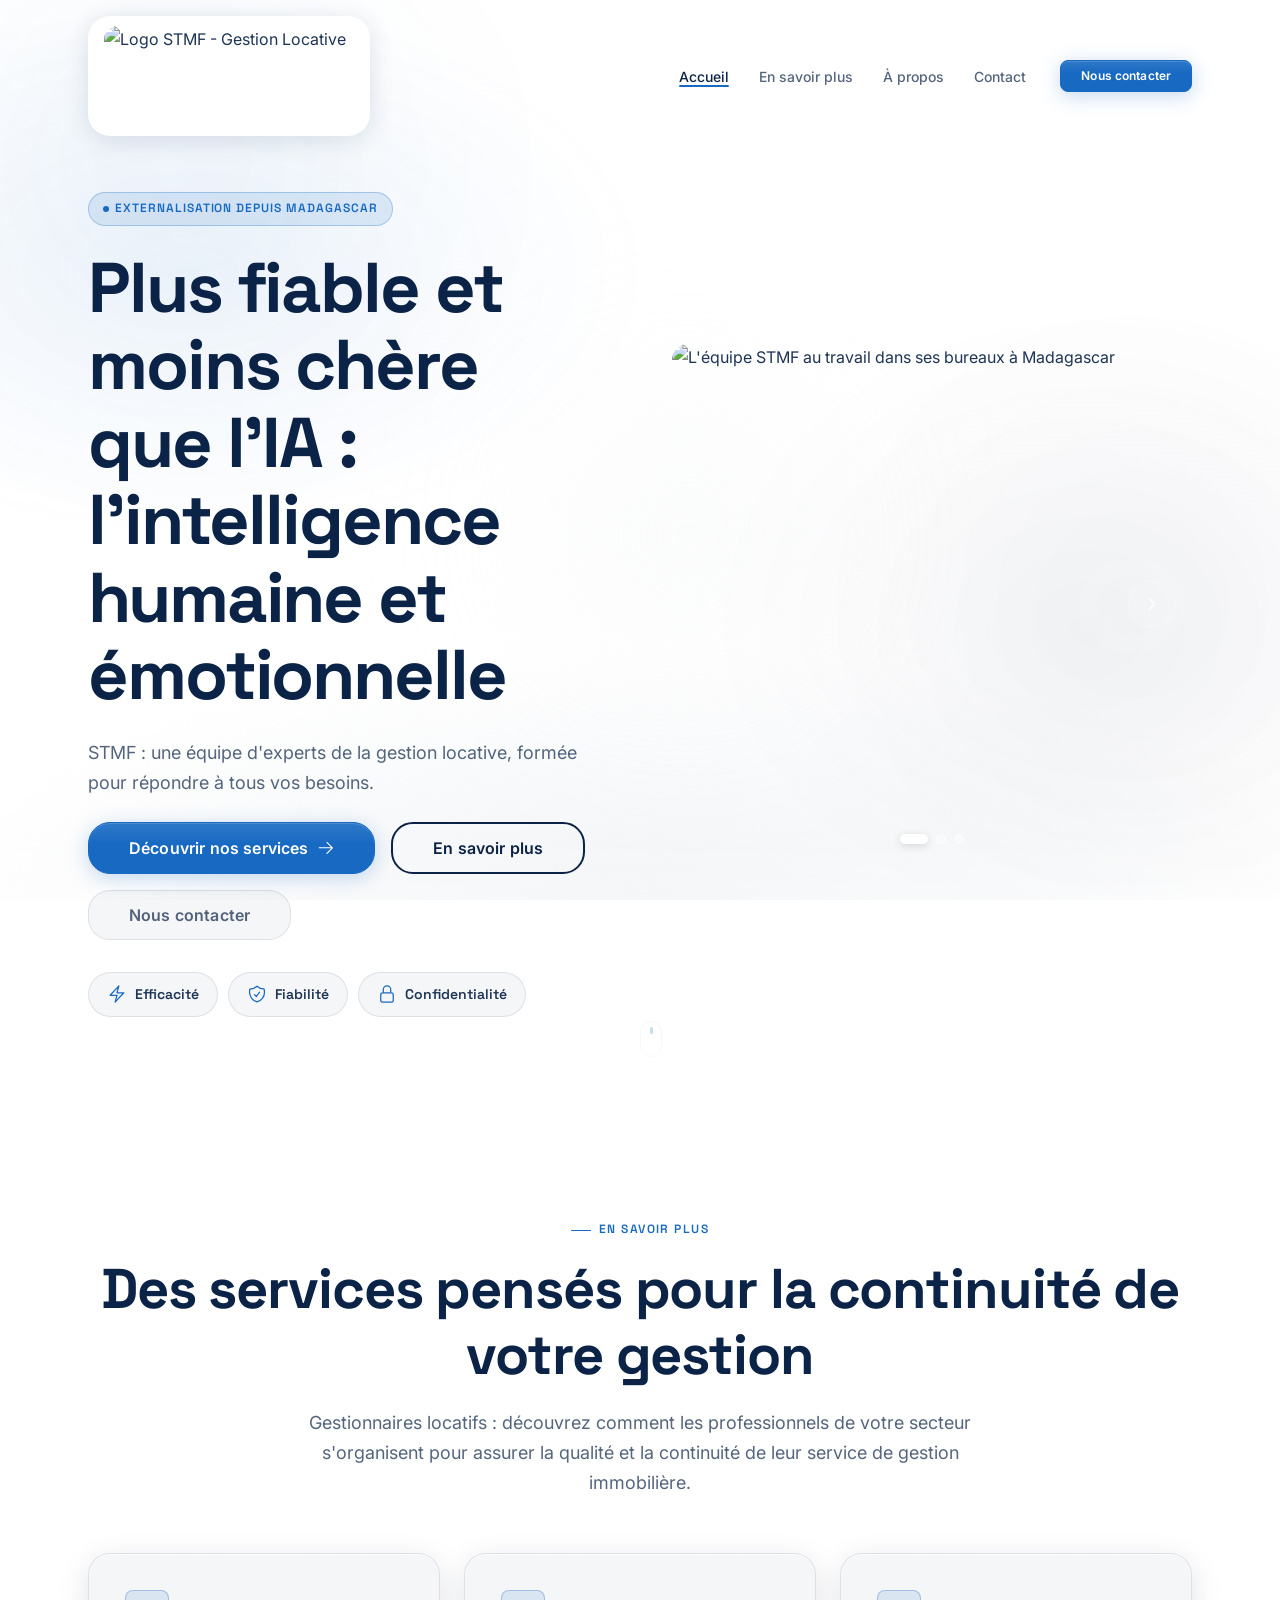
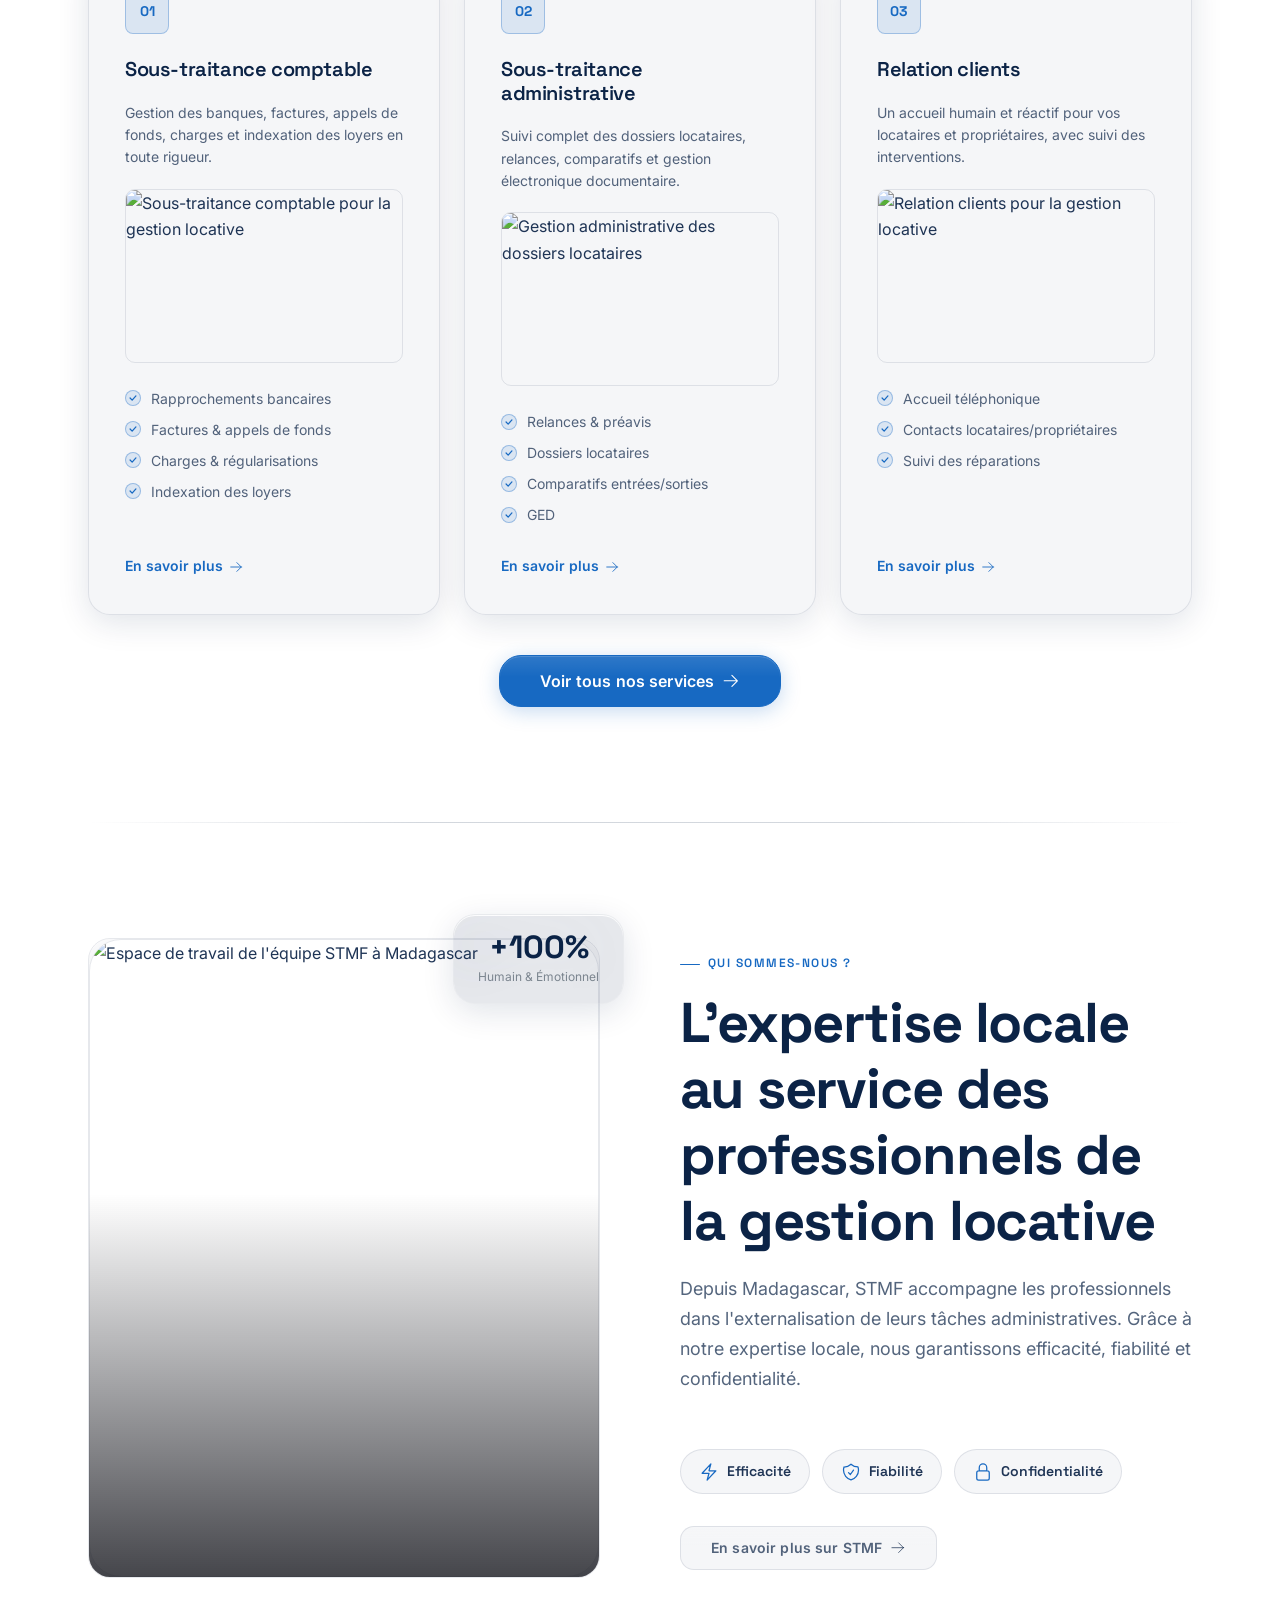
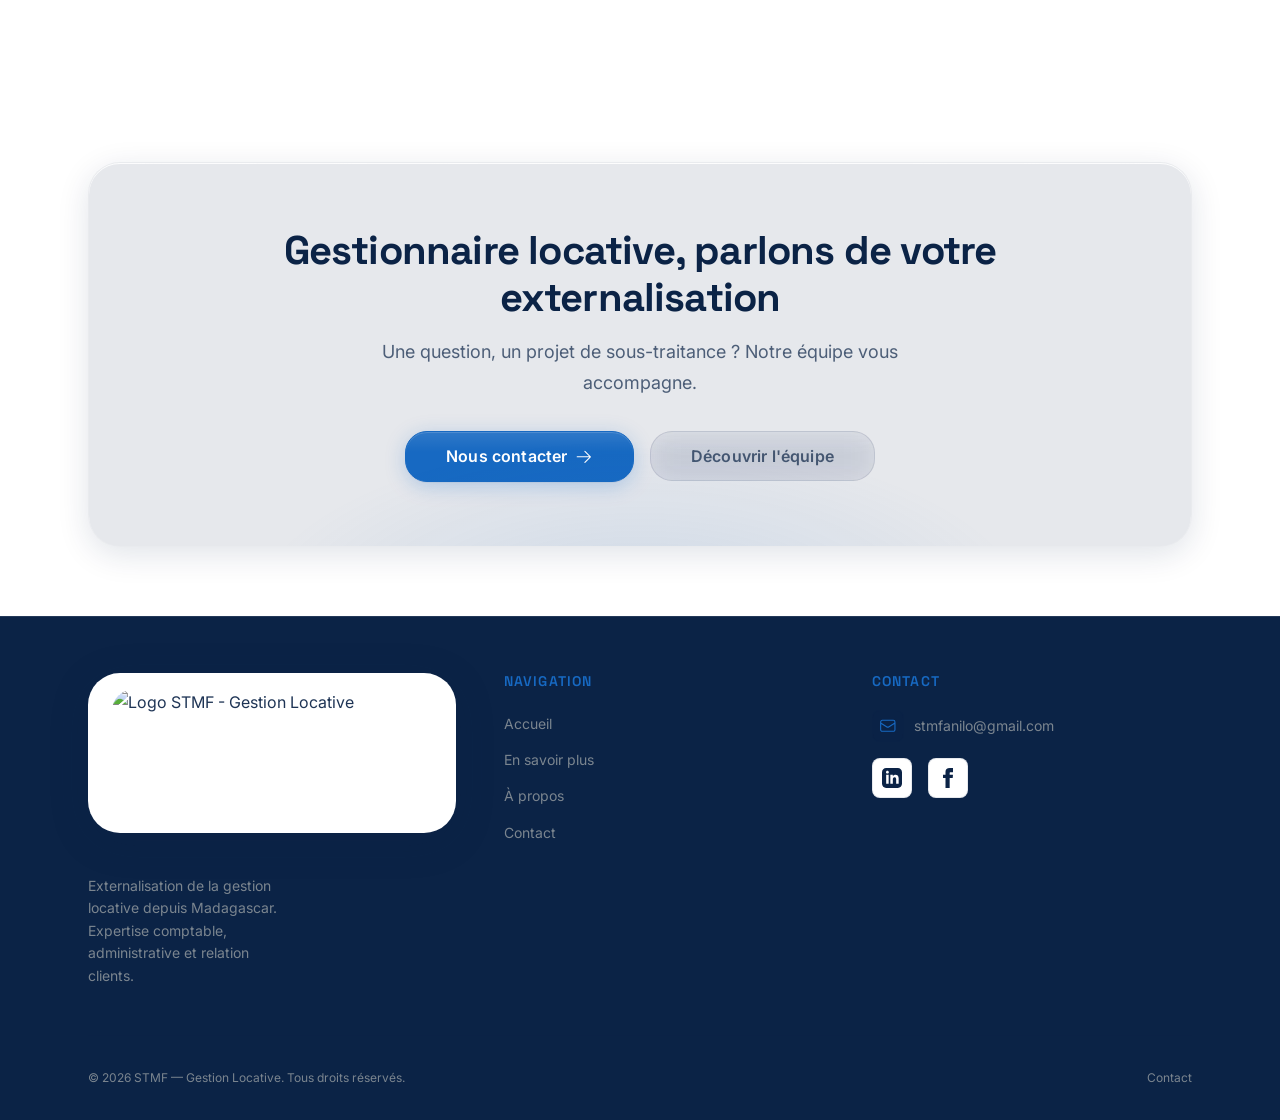
==== commit fb3d9099: "Update index.html" ====
--- a/index.html
+++ b/index.html
@@ -101,14 +101,13 @@
   }
   </script>
 
-  <!-- ─── Favicons ─── -->
-  <link rel="icon" href="/favicon.ico" sizes="48x48" />
-  <link rel="icon" type="image/x-icon" href="assets/favicon/favicon.ico" />
-  <link rel="icon" type="image/png" href="assets/favicon/favicon-32x32.png" sizes="32x32" />
-  <link rel="icon" type="image/png" href="assets/favicon/favicon-16x16.png" sizes="16x16" />
-  <link rel="icon" type="image/png" href="assets/favicon/android-chrome-192x192.png" sizes="192x192" />
-  <link rel="icon" type="image/png" href="assets/favicon/android-chrome-512x512.png" sizes="512x512" />
-  <link rel="apple-touch-icon" href="assets/favicon/apple-touch-icon.png" sizes="180x180" />
+  <!-- ─── Favicons (Google Search nécessite 48x48 minimum) ─── -->
+  <link rel="icon" type="image/png" sizes="192x192" href="assets/favicon/android-chrome-192x192.png" />
+  <link rel="icon" type="image/png" sizes="32x32" href="assets/favicon/favicon-32x32.png" />
+  <link rel="icon" type="image/png" sizes="16x16" href="assets/favicon/favicon-16x16.png" />
+  <link rel="icon" type="image/x-icon" href="favicon.ico" />
+  <link rel="shortcut icon" href="favicon.ico" />
+  <link rel="apple-touch-icon" sizes="180x180" href="assets/favicon/apple-touch-icon.png" />
   <link rel="manifest" href="site.webmanifest" />
   <meta name="theme-color" content="#0B2346" />
   <meta name="msapplication-TileColor" content="#0B2346" />
@@ -246,10 +245,10 @@
           </div>
 
           <!-- Média (desktop) -->
-          <div class="hero__media" aria-hidden="true">
-            <div class="hero__media-stack">
-              <div class="hero__img-main">
-                <!-- 📸 IMAGE HERO: bureau 1.png | Remplacer src par votre URL Cloudflare -->
+          <div class="hero__carousel">
+            <div class="carousel-slides">
+              <!-- Slide 1 -->
+              <div class="carousel-slide active">
                 <img
                   src="https://res.cloudinary.com/kd5ujryr/image/upload/v1786176948/bureau_1_omhqzr.png"
                   alt="L'équipe STMF au travail dans ses bureaux à Madagascar"
@@ -259,18 +258,53 @@
                   decoding="sync"
                 />
               </div>
-              <div class="hero__float-card glass-card float-anim">
-                <div class="hero__float-card-icon" aria-hidden="true"><svg class="icon-svg" xmlns="http://www.w3.org/2000/svg" fill="none" viewBox="0 0 24 24" stroke-width="1.5" stroke="currentColor" aria-hidden="true"><path stroke-linecap="round" stroke-linejoin="round" d="M16.5 18.75h-9m9 0a3 3 0 013 3h-15a3 3 0 013-3m9 0v-3.375c0-.621-.503-1.125-1.125-1.125h-.871M7.5 18.75v-3.375c0-.621.504-1.125 1.125-1.125h.872m5.007 0H9.497m5.007 0a7.454 7.454 0 01-.982-3.172M9.497 14.25a7.454 7.454 0 00.981-3.172M5.25 4.236c-.982.143-1.954.317-2.916.52A6.003 6.003 0 007.73 9.728M5.25 4.236V4.5c0 2.108.966 3.99 2.48 5.228M5.25 4.236V2.721C7.456 2.41 9.71 2.25 12 2.25c2.291 0 4.545.16 6.75.47v1.516M7.73 9.728a6.726 6.726 0 002.748 1.35m8.272-6.842V4.5c0 2.108-.966 3.99-2.48 5.228m2.48-5.492a46.32 46.32 0 012.916.52 6.003 6.003 0 01-5.395 4.972m0 0a6.726 6.726 0 01-2.749 1.35m0 0a6.772 6.772 0 01-3.044 0"/></svg></div>
-                <div>
-                  <div class="hero__float-card-val">100%</div>
-                  <div class="hero__float-card-label">Intelligence humaine</div>
-                </div>
-              </div>
-            </div>
-          </div>
-
-        </div>
-      </div>
+              <!-- Slide 2 — Remplacer URL par ta 2e image -->
+              <div class="carousel-slide">
+                <img
+                  src="https://res.cloudinary.com/g8ffp64w/image/upload/v1786693608/team_2.png"
+                  alt="Espace de travail équipe STMF"
+                  width="600"
+                  height="520"
+                  loading="lazy"
+                  decoding="async"
+                />
+              </div>
+              <!-- Slide 3 — Remplacer URL par ta 3e image -->
+              <div class="carousel-slide">
+                <img
+                  src="https://res.cloudinary.com/g8ffp64w/image/upload/v1786693608/team_7.png"
+                  alt="Bureaux STMF à Madagascar"
+                  width="600"
+                  height="520"
+                  loading="lazy"
+                  decoding="async"
+                />
+              </div>
+              </div>
+            <!-- Boutons de navigation -->
+            <button class="carousel-nav carousel-prev" aria-label="Image précédente">
+              <svg class="icon-svg" xmlns="http://www.w3.org/2000/svg" fill="none" viewBox="0 0 24 24" stroke-width="2" stroke="currentColor">
+                <path stroke-linecap="round" stroke-linejoin="round" d="M15.75 19.5L8.25 12l7.5-7.5" />
+              </svg>
+            </button>
+
+            <button class="carousel-nav carousel-next" aria-label="Image suivante">
+              <svg class="icon-svg" xmlns="http://www.w3.org/2000/svg" fill="none" viewBox="0 0 24 24" stroke-width="2" stroke="currentColor">
+                <path stroke-linecap="round" stroke-linejoin="round" d="M8.25 4.5L15.75 12l-7.5 7.5" />
+              </svg>
+            </button>
+
+            <!-- Points de navigation -->
+            <div class="carousel-dots">
+              <button class="carousel-dot active" aria-label="Aller à l'image 1"></button>
+              <button class="carousel-dot" aria-label="Aller à l'image 2"></button>
+              <button class="carousel-dot" aria-label="Aller à l'image 3"></button>
+            </div>
+          </div>
+          
+        </div>
+        </div>
+
 
       <!-- Scroll indicator -->
       <div class="hero__scroll" aria-hidden="true">
--- a/css/components.css
+++ b/css/components.css
@@ -2,6 +2,114 @@
    STMF — GESTION LOCATIVE | components.css
    Buttons, glass cards, badges, form, icons, feature lists
    ============================================================ */
+
+/* ═══════════════════════════════════════════════
+   CAROUSEL / SLIDER
+═══════════════════════════════════════════════ */
+
+.hero__carousel {
+  position: relative;
+  overflow: hidden;
+  border-radius: 16px;
+  background: var(--c-bg-sec);
+}
+
+.carousel-slides {
+  display: flex;
+  position: relative;
+  width: 100%;
+  height: 520px;
+}
+
+.carousel-slide {
+  position: absolute;
+  top: 0;
+  left: 0;
+  width: 100%;
+  height: 100%;
+  opacity: 0;
+  transition: opacity 0.8s cubic-bezier(0.4, 0, 0.2, 1);
+}
+
+.carousel-slide.active {
+  opacity: 1;
+  z-index: 2;
+}
+
+.carousel-slide img {
+  width: 100%;
+  height: 100%;
+  object-fit: cover;
+  display: block;
+}
+
+/* Navigation buttons */
+.carousel-nav {
+  position: absolute;
+  top: 50%;
+  transform: translateY(-50%);
+  z-index: 3;
+  background: rgba(255, 255, 255, 0.15);
+  backdrop-filter: blur(10px);
+  -webkit-backdrop-filter: blur(10px);
+  border: 1px solid rgba(255, 255, 255, 0.2);
+  width: 48px;
+  height: 48px;
+  border-radius: 50%;
+  cursor: pointer;
+  display: flex;
+  align-items: center;
+  justify-content: center;
+  color: #ffffff;
+  transition: all 0.3s ease;
+}
+
+.carousel-nav:hover {
+  background: rgba(255, 255, 255, 0.25);
+  border-color: rgba(255, 255, 255, 0.4);
+  transform: translateY(-50%) scale(1.1);
+}
+
+.carousel-prev {
+  left: 16px;
+}
+
+.carousel-next {
+  right: 16px;
+}
+
+/* Dots indicator */
+.carousel-dots {
+  position: absolute;
+  bottom: 20px;
+  left: 50%;
+  transform: translateX(-50%);
+  z-index: 3;
+  display: flex;
+  gap: 8px;
+}
+
+.carousel-dot {
+  width: 10px;
+  height: 10px;
+  border-radius: 50%;
+  background: rgba(255, 255, 255, 0.4);
+  cursor: pointer;
+  transition: all 0.3s ease;
+  border: 1px solid rgba(255, 255, 255, 0.5);
+}
+
+.carousel-dot.active {
+  background: #ffffff;
+  width: 28px;
+  border-radius: 5px;
+  box-shadow: 0 2px 8px rgba(0, 0, 0, 0.15);
+}
+
+.carousel-dot:hover {
+  background: rgba(255, 255, 255, 0.7);
+}
+
 
 /* ═══════════════════════════════════════════════
    BUTTONS
